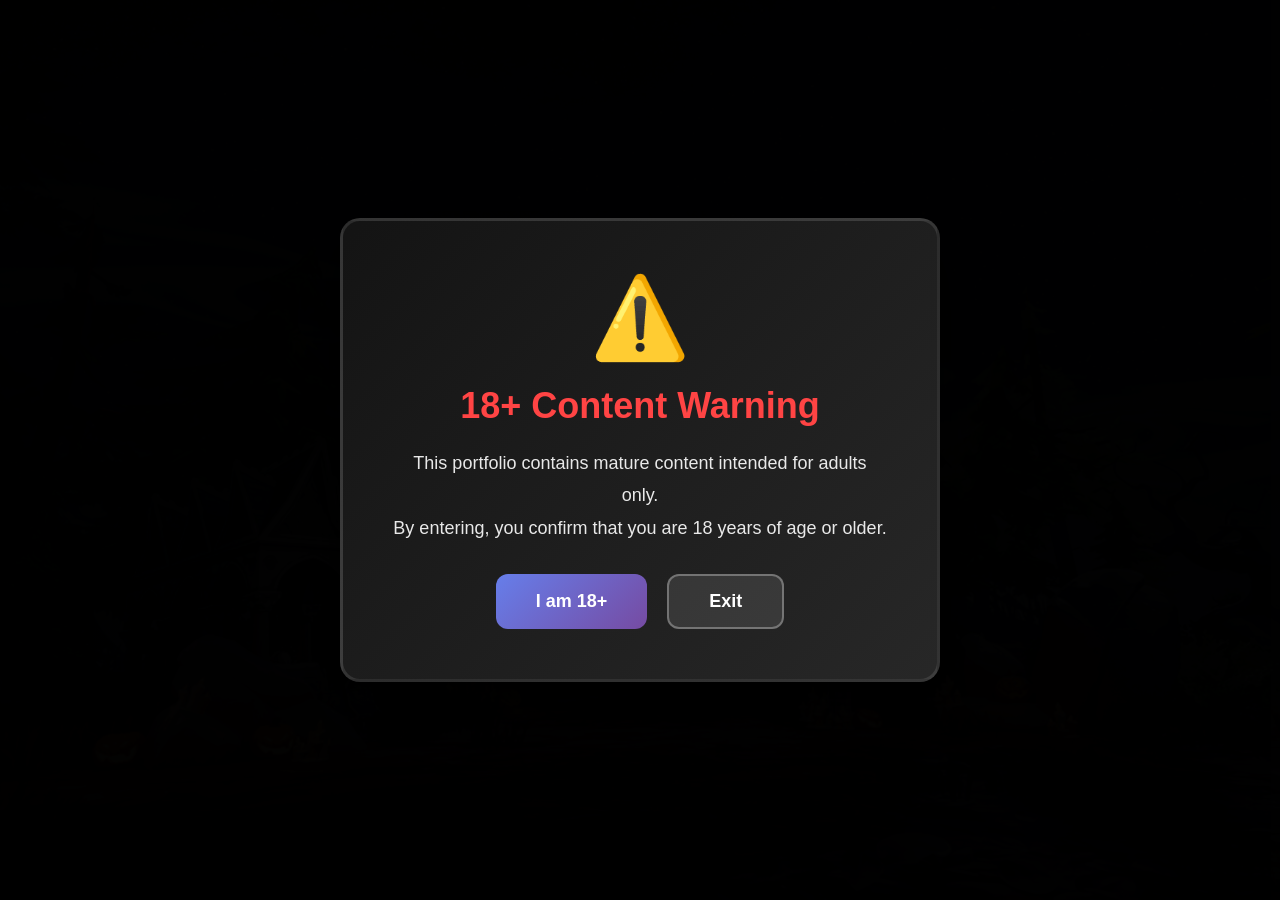
==== index.html @ 7db02d9b "Email" ====
<!DOCTYPE html>
<html lang="en">
<head>
<meta charset="UTF-8">
<meta name="viewport" content="width=device-width, initial-scale=1.0">
<title>Swan Crew</title>

<style>
* {
    margin: 0;
    padding: 0;
    box-sizing: border-box;
}

body {
    min-height: 100vh;
    font-family: 'Segoe UI', Tahoma, Geneva, Verdana, sans-serif;
    color: white;
    background:
        linear-gradient(rgba(0,0,0,0.75), rgba(0,0,0,0.75)),
        url("images/bg.png") center / cover no-repeat fixed;
    display: flex;
    align-items: center;
    justify-content: center;
    padding: 20px 0;
}

/* ================= AGE WARNING MODAL ================= */
.age-warning-overlay {
    position: fixed;
    top: 0;
    left: 0;
    width: 100%;
    height: 100%;
    background: rgba(0,0,0,0.95);
    display: flex;
    align-items: center;
    justify-content: center;
    z-index: 1000;
    animation: fadeIn 0.5s ease;
}

.age-warning-modal {
    background: linear-gradient(135deg, rgba(20,20,20,0.98) 0%, rgba(40,40,40,0.98) 100%);
    padding: 50px;
    border-radius: 20px;
    text-align: center;
    max-width: 600px;
    border: 3px solid rgba(255,255,255,0.1);
    box-shadow: 0 20px 60px rgba(0,0,0,0.8);
    animation: slideUp 0.6s ease;
}

@keyframes fadeIn {
    from { opacity: 0; }
    to { opacity: 1; }
}

@keyframes slideUp {
    from {
        opacity: 0;
        transform: translateY(50px);
    }
    to {
        opacity: 1;
        transform: translateY(0);
    }
}

.warning-icon {
    font-size: 80px;
    margin-bottom: 20px;
    animation: pulse 2s ease-in-out infinite;
}

@keyframes pulse {
    0%, 100% { transform: scale(1); }
    50% { transform: scale(1.1); }
}

.warning-title {
    font-size: 36px;
    font-weight: 700;
    margin-bottom: 20px;
    color: #ff4444;
}

.warning-text {
    font-size: 18px;
    line-height: 1.8;
    margin-bottom: 30px;
    opacity: 0.9;
}

.warning-buttons {
    display: flex;
    gap: 20px;
    justify-content: center;
}

.warning-btn {
    padding: 15px 40px;
    border: none;
    border-radius: 12px;
    font-size: 18px;
    font-weight: 600;
    cursor: pointer;
    transition: all 0.3s ease;
}

.btn-enter {
    background: linear-gradient(135deg, #667eea 0%, #764ba2 100%);
    color: white;
}

.btn-enter:hover {
    transform: translateY(-2px);
    box-shadow: 0 10px 30px rgba(102, 126, 234, 0.4);
}

.btn-exit {
    background: rgba(255,255,255,0.1);
    color: white;
    border: 2px solid rgba(255,255,255,0.3);
}

.btn-exit:hover {
    background: rgba(255,255,255,0.2);
    transform: translateY(-2px);
}

/* ================= MAIN CONTENT ================= */
.main-content {
    display: none;
    width: 100%;
    max-width: 1400px;
    padding: 40px;
    animation: fadeIn 0.8s ease;
    overflow-y: auto;
}

.main-content.visible {
    display: block;
}

.header {
    text-align: center;
    margin-bottom: 60px;
}

.main-title {
    font-size: 56px;
    font-weight: 700;
    margin-bottom: 15px;
    background: linear-gradient(135deg, #667eea 0%, #764ba2 100%);
    -webkit-background-clip: text;
    -webkit-text-fill-color: transparent;
    background-clip: text;
}

.subtitle {
    font-size: 22px;
    opacity: 0.8;
    letter-spacing: 2px;
}

.content-grid {
    display: grid;
    grid-template-columns: 1fr 1fr;
    gap: 40px;
    margin-bottom: 40px;
}

/* ================= SOCIAL SECTION ================= */
.section-card {
    background: rgba(0,0,0,0.6);
    padding: 40px;
    border-radius: 20px;
    border: 2px solid rgba(255,255,255,0.1);
    transition: all 0.3s ease;
}

.section-card:hover {
    border-color: rgba(255,255,255,0.3);
    transform: translateY(-5px);
}

.section-title {
    font-size: 28px;
    margin-bottom: 25px;
    font-weight: 600;
}

.social-links {
    display: flex;
    flex-direction: column;
    gap: 15px;
}

.social-link {
    display: flex;
    align-items: center;
    gap: 20px;
    padding: 18px 25px;
    background: rgba(255,255,255,0.05);
    border-radius: 12px;
    text-decoration: none;
    color: white;
    transition: all 0.3s ease;
    border: 2px solid transparent;
}

.social-link:hover {
    background: rgba(255,255,255,0.1);
    transform: translateX(10px);
    border-color: rgba(255,255,255,0.3);
}

.social-icon {
    font-size: 28px;
}

.social-name {
    font-size: 18px;
    font-weight: 600;
}

.social-link.instagram:hover {
    border-color: #E1306C;
    box-shadow: 0 0 20px rgba(225, 48, 108, 0.3);
}

.social-link.twitter:hover {
    border-color: #1DA1F2;
    box-shadow: 0 0 20px rgba(29, 161, 242, 0.3);
}

.social-link.discord:hover {
    border-color: #5865F2;
    box-shadow: 0 0 20px rgba(88, 101, 242, 0.3);
}

/* ================= ART GALLERY PREVIEW ================= */
.gallery-grid {
    display: grid;
    grid-template-columns: repeat(3, 1fr);
    gap: 20px;
}

.gallery-item {
    position: relative;
    aspect-ratio: 1;
    border-radius: 15px;
    overflow: hidden;
    cursor: pointer;
    transition: all 0.3s ease;
    border: 2px solid rgba(255,255,255,0.1);
}

.gallery-item:hover {
    transform: scale(1.05);
    border-color: rgba(255,255,255,0.3);
    box-shadow: 0 10px 30px rgba(0,0,0,0.5);
}

.gallery-item img {
    width: 100%;
    height: 100%;
    object-fit: cover;
    transition: all 0.3s ease;
}

.gallery-item:hover img {
    transform: scale(1.1);
}

.gallery-overlay {
    position: absolute;
    bottom: 0;
    left: 0;
    right: 0;
    background: linear-gradient(transparent, rgba(0,0,0,0.8));
    padding: 15px;
    transform: translateY(100%);
    transition: all 0.3s ease;
}

.gallery-item:hover .gallery-overlay {
    transform: translateY(0);
}

.gallery-title {
    font-size: 14px;
    font-weight: 600;
}

/* ================= ENTER BUTTON ================= */
.enter-portfolio {
    text-align: center;
    margin-top: 40px;
}

.enter-btn {
    display: inline-block;
    padding: 20px 60px;
    background: linear-gradient(135deg, #667eea 0%, #764ba2 100%);
    color: white;
    text-decoration: none;
    border-radius: 15px;
    font-size: 20px;
    font-weight: 600;
    transition: all 0.3s ease;
    border: 2px solid transparent;
}

.enter-btn:hover {
    transform: translateY(-3px);
    box-shadow: 0 15px 40px rgba(102, 126, 234, 0.5);
    border-color: rgba(255,255,255,0.3);
}

/* ================= COMMISSION SECTION ================= */
.commission-description {
    margin-bottom: 25px;
    opacity: 0.9;
    line-height: 1.6;
}

.commission-form {
    display: flex;
    flex-direction: column;
    gap: 15px;
}

.form-group {
    display: flex;
    flex-direction: column;
    gap: 8px;
}

.form-group label {
    font-weight: 600;
    font-size: 14px;
    opacity: 0.9;
}

.form-group input,
.form-group select,
.form-group textarea {
    padding: 12px 16px;
    background: rgba(255,255,255,0.05);
    border: 2px solid rgba(255,255,255,0.1);
    border-radius: 10px;
    color: white;
    font-size: 16px;
    font-family: inherit;
    transition: all 0.3s ease;
}

.form-group input:focus,
.form-group select:focus,
.form-group textarea:focus {
    outline: none;
    border-color: rgba(255,255,255,0.3);
    background: rgba(255,255,255,0.08);
}

.form-group textarea {
    resize: vertical;
    min-height: 100px;
}

.submit-btn {
    padding: 12px 30px;
    background: linear-gradient(135deg, #667eea 0%, #764ba2 100%);
    border: none;
    border-radius: 10px;
    color: white;
    font-size: 16px;
    font-weight: 600;
    cursor: pointer;
    transition: all 0.3s ease;
}

.submit-btn:hover {
    transform: translateY(-2px);
    box-shadow: 0 10px 30px rgba(102, 126, 234, 0.4);
}

/* ================= RESPONSIVE ================= */
@media (max-width: 1024px) {
    .content-grid {
        grid-template-columns: 1fr;
    }
    
    .gallery-grid {
        grid-template-columns: repeat(2, 1fr);
    }
    
    .main-title {
        font-size: 42px;
    }
}

@media (max-width: 768px) {
    .age-warning-modal {
        padding: 30px;
        margin: 20px;
    }
    
    .warning-title {
        font-size: 28px;
    }
    
    .warning-text {
        font-size: 16px;
    }
    
    .main-title {
        font-size: 32px;
    }
    
    .subtitle {
        font-size: 18px;
    }
    
    .gallery-grid {
        grid-template-columns: 1fr;
    }
}
</style>
</head>

<body>

<!-- ================= AGE WARNING ================= -->
<div class="age-warning-overlay" id="ageWarning">
    <div class="age-warning-modal">
        <div class="warning-icon">⚠️</div>
        <h1 class="warning-title">18+ Content Warning</h1>
        <p class="warning-text">
            This portfolio contains mature content intended for adults only.<br>
            By entering, you confirm that you are 18 years of age or older.
        </p>
        <div class="warning-buttons">
            <button class="warning-btn btn-enter" onclick="enterSite()">I am 18+</button>
            <button class="warning-btn btn-exit" onclick="exitSite()">Exit</button>
        </div>
    </div>
</div>

<!-- ================= MAIN CONTENT ================= -->
<div class="main-content" id="mainContent">
    <div class="header">
        <h1 class="main-title">Welcome to Swan Nsfw!</h1>
        <p class="subtitle">3D Artist • Comic Artist • Comissions below!</p>
    </div>

    <div class="content-grid">
        <!-- Social Media Section -->
        <div class="section-card">
            <h2 class="section-title">Connect With Me</h2>
            <div class="social-links">
                <a href="https://www.instagram.com/swan_nsfw" target="_blank" class="social-link instagram">
                    <span class="social-icon">📷</span>
                    <span class="social-name">Follow my Instagram</span>
                </a>
                <a href="https://x.com/Swan_Nsfw" target="_blank" class="social-link twitter">
                    <span class="social-icon">🐦</span>
                    <span class="social-name">My X!</span>
                </a>
                <a href="https://discord.gg/mU5UyD93wG" target="_blank" class="social-link discord">
                    <span class="social-icon">💬</span>
                    <span class="social-name">Join my Discord server!</span>
                </a>
            </div>
        </div>

        <!-- Commission Form Section -->
        <div class="section-card">
            <h2 class="section-title">Commission Inquiry</h2>
            <p class="commission-description">Interested in commissioning artwork? Send me a message!</p>
            
            <form class="commission-form" id="commissionForm">
                <div class="form-group">
                    <label for="name">Your Name</label>
                    <input type="text" id="name" name="name" required placeholder="Enter your name">
                </div>
                
                <div class="form-group">
                    <label for="email">Email Address</label>
                    <input type="email" id="email" name="email" required placeholder="your.email@example.com">
                </div>
                
                <div class="form-group">
                    <label for="commissionType">Commission Type</label>
                    <select id="commissionType" name="commissionType" required>
                        <option value="">Select a type...</option>
                        <option value="character">Character Design</option>
                        <option value="illustration">Illustration</option>
                        <option value="comic">Comic Page</option>
                        <option value="other">Other</option>
                    </select>
                </div>
                
                <div class="form-group">
                    <label for="message">Project Details</label>
                    <textarea id="message" name="message" rows="4" required placeholder="Tell me about your project..."></textarea>
                </div>
                
                <button type="submit" class="submit-btn">Send Inquiry</button>
            </form>
        </div>
    </div>

    <!-- Navigation Buttons -->
    <div class="enter-portfolio">
        <a href="gallery.html" class="enter-btn" style="margin-right: 20px;">View Art Gallery 🎨</a>
        <a href="home.html" class="enter-btn">Enter Character Viewer →</a>
    </div>
</div>

<script>
// ================= AGE VERIFICATION =================
function enterSite() {
    // Store verification in session storage
    sessionStorage.setItem('ageVerified', 'true');
    
    // Hide warning and show content
    document.getElementById('ageWarning').style.display = 'none';
    document.getElementById('mainContent').classList.add('visible');
}

function exitSite() {
    // Redirect to a safe page or close window
    window.location.href = 'https://www.google.com';
}

// Check if user already verified age in this session
window.addEventListener('DOMContentLoaded', function() {
    if (sessionStorage.getItem('ageVerified') === 'true') {
        document.getElementById('ageWarning').style.display = 'none';
        document.getElementById('mainContent').classList.add('visible');
    }
});

// ================= COMMISSION FORM HANDLING =================
document.getElementById('commissionForm').addEventListener('submit', function(e) {
    e.preventDefault();
    
    const formData = {
        name: document.getElementById('name').value,
        email: document.getElementById('email').value,
        commissionType: document.getElementById('commissionType').value,
        message: document.getElementById('message').value
    };
    
    // Create mailto link
    const subject = encodeURIComponent(`Commission Inquiry - ${formData.commissionType}`);
    const body = encodeURIComponent(
        `Name: ${formData.name}\n` +
        `Email: ${formData.email}\n` +
        `Commission Type: ${formData.commissionType}\n\n` +
        `Message:\n${formData.message}`
    );
    
    // Replace with your actual email
    const mailtoLink = `mailto:officialswannyfn@gmail.com?subject=${subject}&body=${body}`;
    
    window.location.href = mailtoLink;
    
    alert('Opening your email client... Pleasee send the email to complete your inquiry!');
});
</script>

</body>
</html>
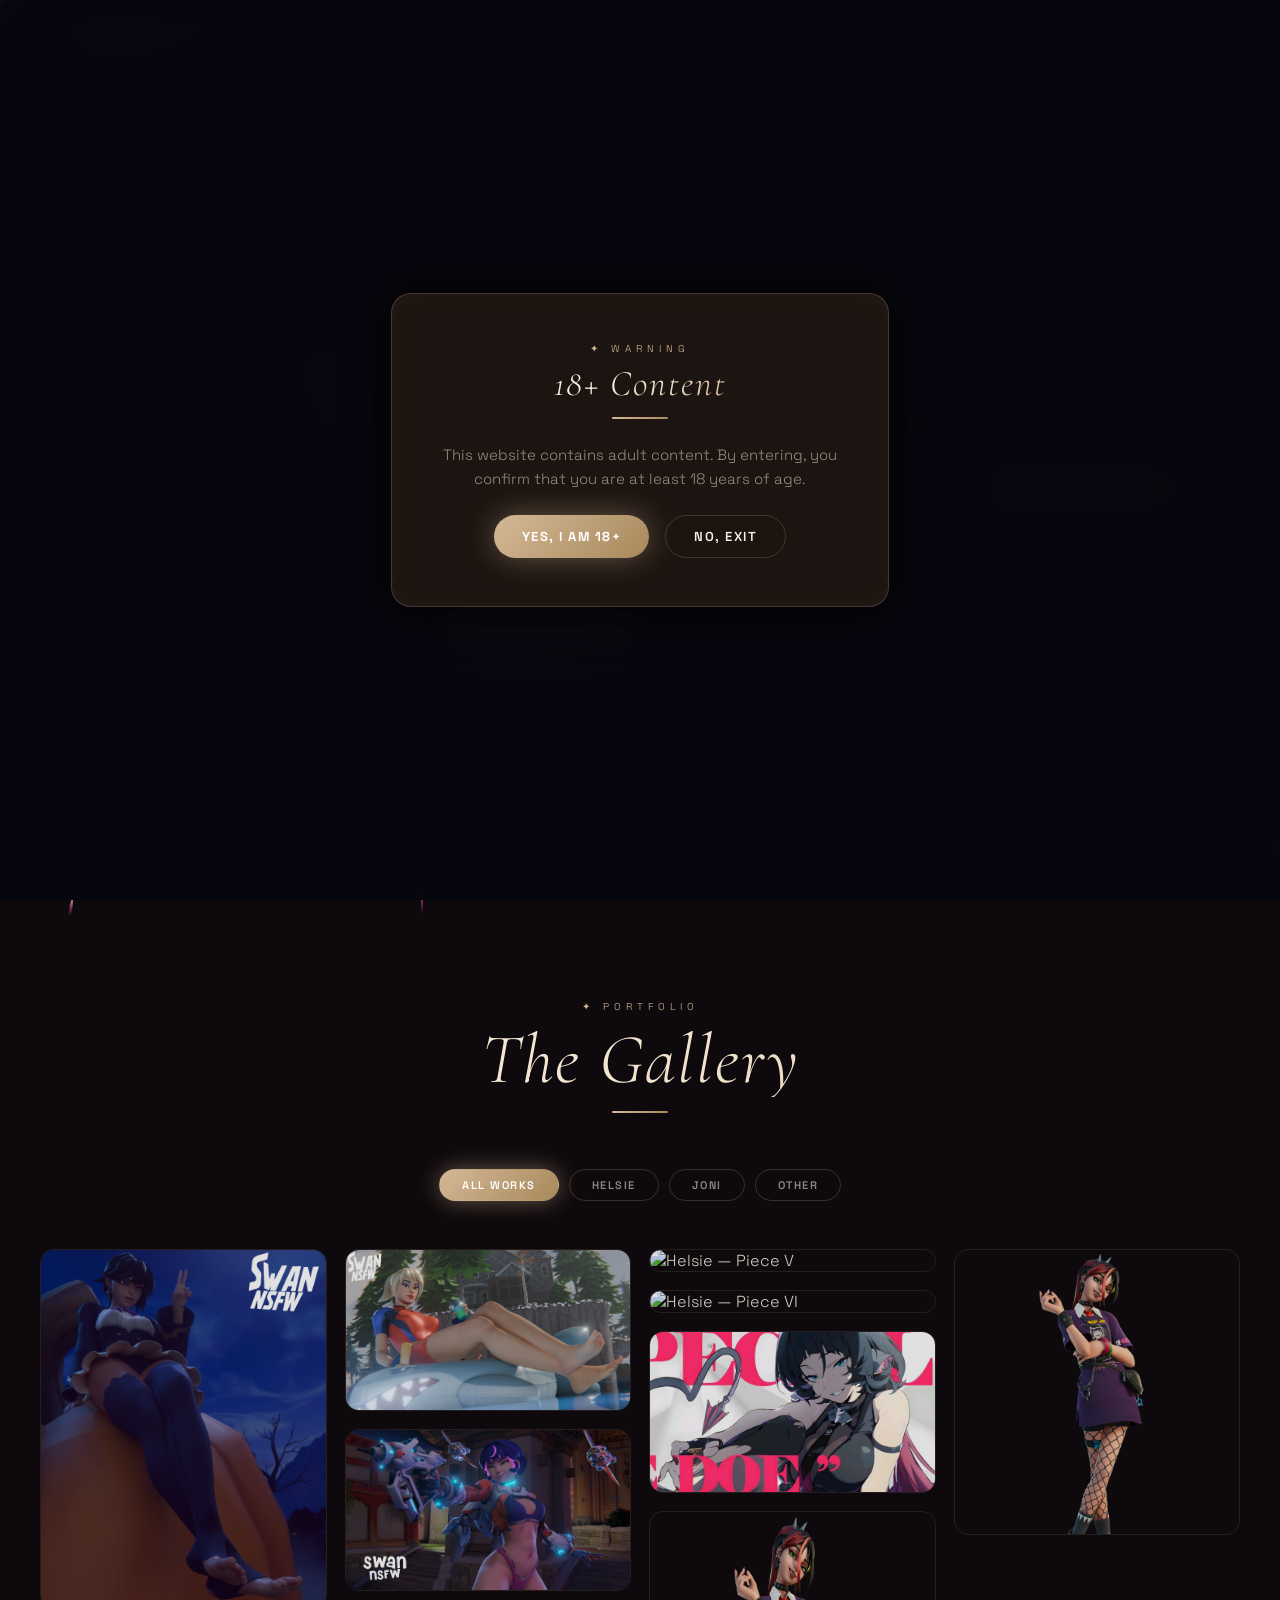
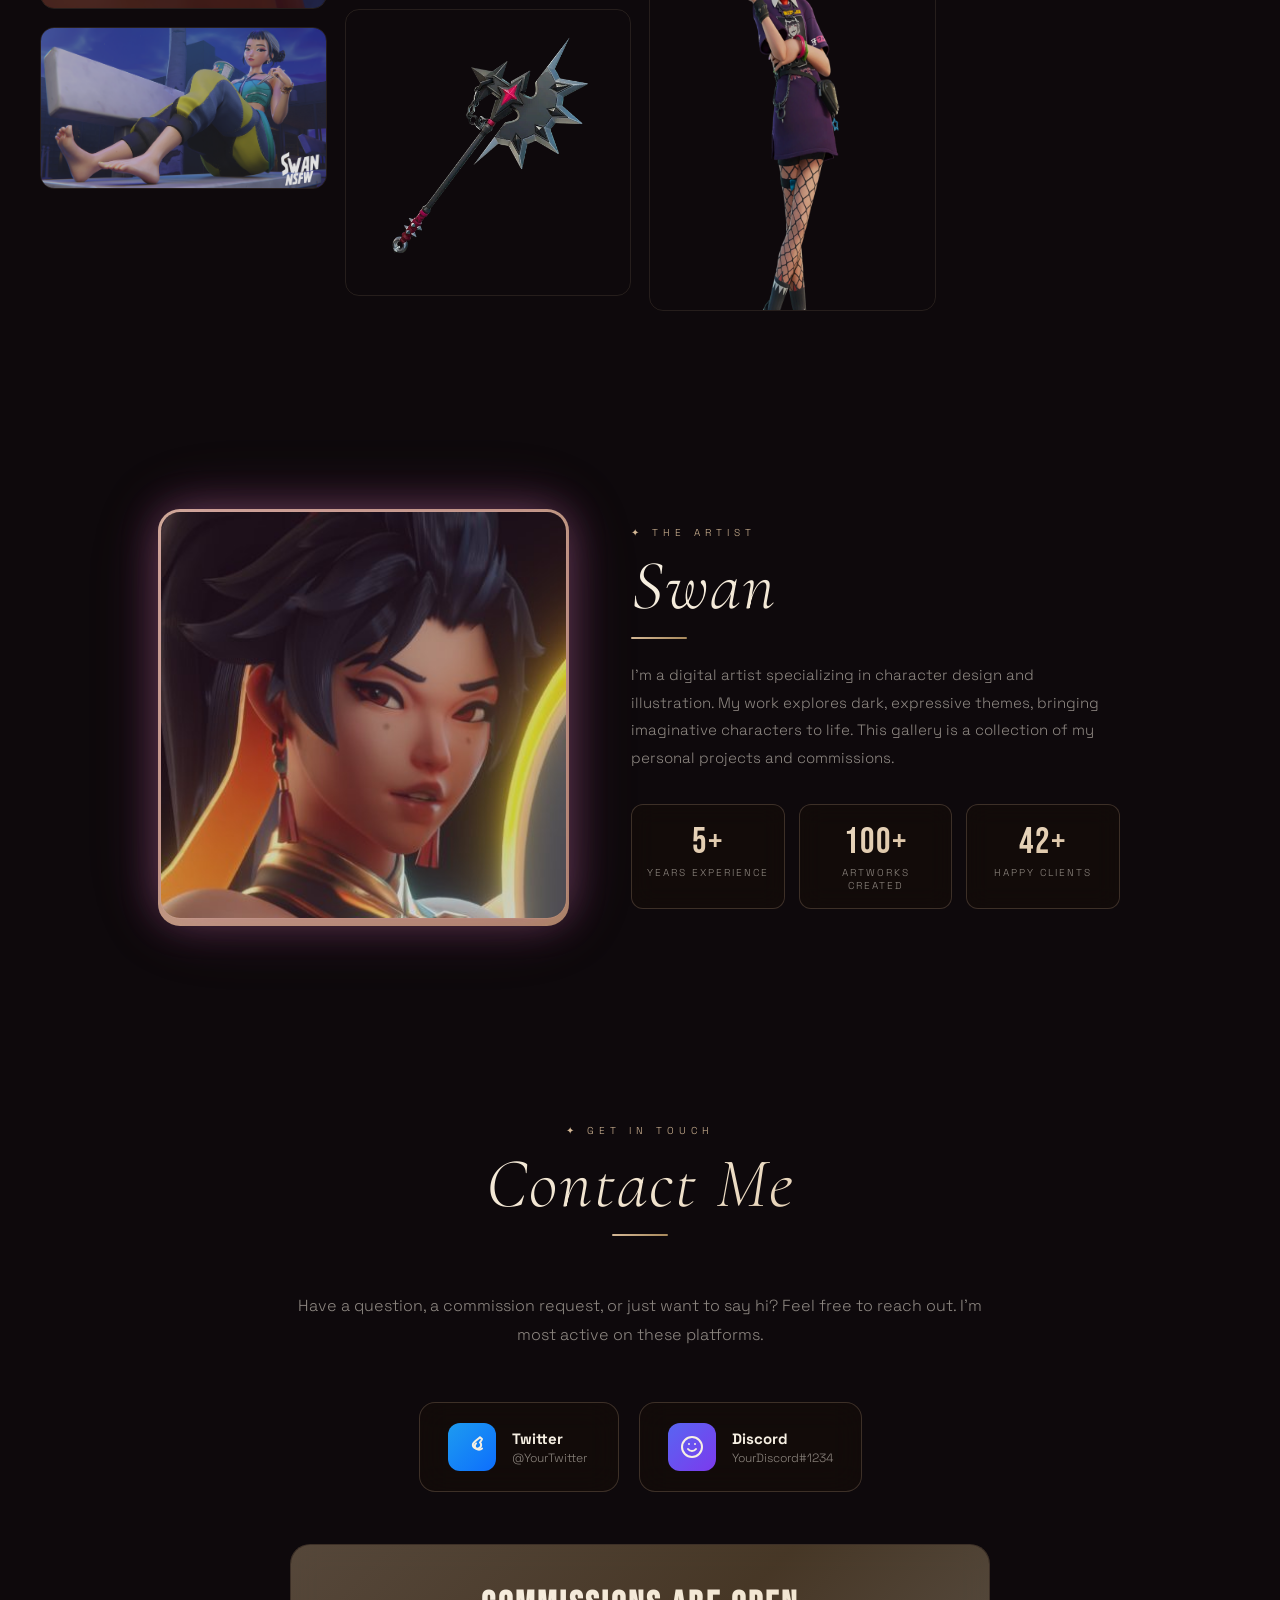
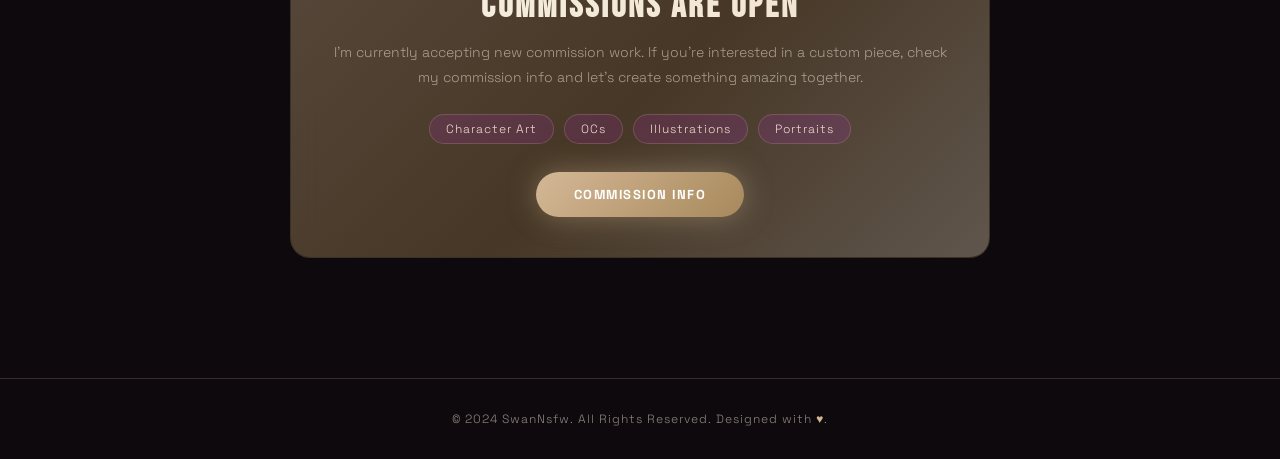
==== commit 189e08d6: "Massive update" ====
--- a/index.html
+++ b/index.html
@@ -1,577 +1,507 @@
 <!DOCTYPE html>
 <html lang="en">
+
 <head>
-<meta charset="UTF-8">
-<meta name="viewport" content="width=device-width, initial-scale=1.0">
-<title>Swan Crew</title>
-
-<style>
-* {
-    margin: 0;
-    padding: 0;
-    box-sizing: border-box;
-}
-
-body {
-    min-height: 100vh;
-    font-family: 'Segoe UI', Tahoma, Geneva, Verdana, sans-serif;
-    color: white;
-    background:
-        linear-gradient(rgba(0,0,0,0.75), rgba(0,0,0,0.75)),
-        url("images/bg.png") center / cover no-repeat fixed;
-    display: flex;
-    align-items: center;
-    justify-content: center;
-    padding: 20px 0;
-}
-
-/* ================= AGE WARNING MODAL ================= */
-.age-warning-overlay {
-    position: fixed;
-    top: 0;
-    left: 0;
-    width: 100%;
-    height: 100%;
-    background: rgba(0,0,0,0.95);
-    display: flex;
-    align-items: center;
-    justify-content: center;
-    z-index: 1000;
-    animation: fadeIn 0.5s ease;
-}
-
-.age-warning-modal {
-    background: linear-gradient(135deg, rgba(20,20,20,0.98) 0%, rgba(40,40,40,0.98) 100%);
-    padding: 50px;
-    border-radius: 20px;
-    text-align: center;
-    max-width: 600px;
-    border: 3px solid rgba(255,255,255,0.1);
-    box-shadow: 0 20px 60px rgba(0,0,0,0.8);
-    animation: slideUp 0.6s ease;
-}
-
-@keyframes fadeIn {
-    from { opacity: 0; }
-    to { opacity: 1; }
-}
-
-@keyframes slideUp {
-    from {
-        opacity: 0;
-        transform: translateY(50px);
-    }
-    to {
-        opacity: 1;
-        transform: translateY(0);
-    }
-}
-
-.warning-icon {
-    font-size: 80px;
-    margin-bottom: 20px;
-    animation: pulse 2s ease-in-out infinite;
-}
-
-@keyframes pulse {
-    0%, 100% { transform: scale(1); }
-    50% { transform: scale(1.1); }
-}
-
-.warning-title {
-    font-size: 36px;
-    font-weight: 700;
-    margin-bottom: 20px;
-    color: #ff4444;
-}
-
-.warning-text {
-    font-size: 18px;
-    line-height: 1.8;
-    margin-bottom: 30px;
-    opacity: 0.9;
-}
-
-.warning-buttons {
-    display: flex;
-    gap: 20px;
-    justify-content: center;
-}
-
-.warning-btn {
-    padding: 15px 40px;
-    border: none;
-    border-radius: 12px;
-    font-size: 18px;
-    font-weight: 600;
-    cursor: pointer;
-    transition: all 0.3s ease;
-}
-
-.btn-enter {
-    background: linear-gradient(135deg, #667eea 0%, #764ba2 100%);
-    color: white;
-}
-
-.btn-enter:hover {
-    transform: translateY(-2px);
-    box-shadow: 0 10px 30px rgba(102, 126, 234, 0.4);
-}
-
-.btn-exit {
-    background: rgba(255,255,255,0.1);
-    color: white;
-    border: 2px solid rgba(255,255,255,0.3);
-}
-
-.btn-exit:hover {
-    background: rgba(255,255,255,0.2);
-    transform: translateY(-2px);
-}
-
-/* ================= MAIN CONTENT ================= */
-.main-content {
-    display: none;
-    width: 100%;
-    max-width: 1400px;
-    padding: 40px;
-    animation: fadeIn 0.8s ease;
-    overflow-y: auto;
-}
-
-.main-content.visible {
-    display: block;
-}
-
-.header {
-    text-align: center;
-    margin-bottom: 60px;
-}
-
-.main-title {
-    font-size: 56px;
-    font-weight: 700;
-    margin-bottom: 15px;
-    background: linear-gradient(135deg, #667eea 0%, #764ba2 100%);
-    -webkit-background-clip: text;
-    -webkit-text-fill-color: transparent;
-    background-clip: text;
-}
-
-.subtitle {
-    font-size: 22px;
-    opacity: 0.8;
-    letter-spacing: 2px;
-}
-
-.content-grid {
-    display: grid;
-    grid-template-columns: 1fr 1fr;
-    gap: 40px;
-    margin-bottom: 40px;
-}
-
-/* ================= SOCIAL SECTION ================= */
-.section-card {
-    background: rgba(0,0,0,0.6);
-    padding: 40px;
-    border-radius: 20px;
-    border: 2px solid rgba(255,255,255,0.1);
-    transition: all 0.3s ease;
-}
-
-.section-card:hover {
-    border-color: rgba(255,255,255,0.3);
-    transform: translateY(-5px);
-}
-
-.section-title {
-    font-size: 28px;
-    margin-bottom: 25px;
-    font-weight: 600;
-}
-
-.social-links {
-    display: flex;
-    flex-direction: column;
-    gap: 15px;
-}
-
-.social-link {
-    display: flex;
-    align-items: center;
-    gap: 20px;
-    padding: 18px 25px;
-    background: rgba(255,255,255,0.05);
-    border-radius: 12px;
-    text-decoration: none;
-    color: white;
-    transition: all 0.3s ease;
-    border: 2px solid transparent;
-}
-
-.social-link:hover {
-    background: rgba(255,255,255,0.1);
-    transform: translateX(10px);
-    border-color: rgba(255,255,255,0.3);
-}
-
-.social-icon {
-    font-size: 28px;
-}
-
-.social-name {
-    font-size: 18px;
-    font-weight: 600;
-}
-
-.social-link.instagram:hover {
-    border-color: #E1306C;
-    box-shadow: 0 0 20px rgba(225, 48, 108, 0.3);
-}
-
-.social-link.twitter:hover {
-    border-color: #1DA1F2;
-    box-shadow: 0 0 20px rgba(29, 161, 242, 0.3);
-}
-
-.social-link.discord:hover {
-    border-color: #5865F2;
-    box-shadow: 0 0 20px rgba(88, 101, 242, 0.3);
-}
-
-/* ================= ART GALLERY PREVIEW ================= */
-.gallery-grid {
-    display: grid;
-    grid-template-columns: repeat(3, 1fr);
-    gap: 20px;
-}
-
-.gallery-item {
-    position: relative;
-    aspect-ratio: 1;
-    border-radius: 15px;
-    overflow: hidden;
-    cursor: pointer;
-    transition: all 0.3s ease;
-    border: 2px solid rgba(255,255,255,0.1);
-}
-
-.gallery-item:hover {
-    transform: scale(1.05);
-    border-color: rgba(255,255,255,0.3);
-    box-shadow: 0 10px 30px rgba(0,0,0,0.5);
-}
-
-.gallery-item img {
-    width: 100%;
-    height: 100%;
-    object-fit: cover;
-    transition: all 0.3s ease;
-}
-
-.gallery-item:hover img {
-    transform: scale(1.1);
-}
-
-.gallery-overlay {
-    position: absolute;
-    bottom: 0;
-    left: 0;
-    right: 0;
-    background: linear-gradient(transparent, rgba(0,0,0,0.8));
-    padding: 15px;
-    transform: translateY(100%);
-    transition: all 0.3s ease;
-}
-
-.gallery-item:hover .gallery-overlay {
-    transform: translateY(0);
-}
-
-.gallery-title {
-    font-size: 14px;
-    font-weight: 600;
-}
-
-/* ================= ENTER BUTTON ================= */
-.enter-portfolio {
-    text-align: center;
-    margin-top: 40px;
-}
-
-.enter-btn {
-    display: inline-block;
-    padding: 20px 60px;
-    background: linear-gradient(135deg, #667eea 0%, #764ba2 100%);
-    color: white;
-    text-decoration: none;
-    border-radius: 15px;
-    font-size: 20px;
-    font-weight: 600;
-    transition: all 0.3s ease;
-    border: 2px solid transparent;
-}
-
-.enter-btn:hover {
-    transform: translateY(-3px);
-    box-shadow: 0 15px 40px rgba(102, 126, 234, 0.5);
-    border-color: rgba(255,255,255,0.3);
-}
-
-/* ================= COMMISSION SECTION ================= */
-.commission-description {
-    margin-bottom: 25px;
-    opacity: 0.9;
-    line-height: 1.6;
-}
-
-.commission-form {
-    display: flex;
-    flex-direction: column;
-    gap: 15px;
-}
-
-.form-group {
-    display: flex;
-    flex-direction: column;
-    gap: 8px;
-}
-
-.form-group label {
-    font-weight: 600;
-    font-size: 14px;
-    opacity: 0.9;
-}
-
-.form-group input,
-.form-group select,
-.form-group textarea {
-    padding: 12px 16px;
-    background: rgba(255,255,255,0.05);
-    border: 2px solid rgba(255,255,255,0.1);
-    border-radius: 10px;
-    color: white;
-    font-size: 16px;
-    font-family: inherit;
-    transition: all 0.3s ease;
-}
-
-.form-group input:focus,
-.form-group select:focus,
-.form-group textarea:focus {
-    outline: none;
-    border-color: rgba(255,255,255,0.3);
-    background: rgba(255,255,255,0.08);
-}
-
-.form-group textarea {
-    resize: vertical;
-    min-height: 100px;
-}
-
-.submit-btn {
-    padding: 12px 30px;
-    background: linear-gradient(135deg, #667eea 0%, #764ba2 100%);
-    border: none;
-    border-radius: 10px;
-    color: white;
-    font-size: 16px;
-    font-weight: 600;
-    cursor: pointer;
-    transition: all 0.3s ease;
-}
-
-.submit-btn:hover {
-    transform: translateY(-2px);
-    box-shadow: 0 10px 30px rgba(102, 126, 234, 0.4);
-}
-
-/* ================= RESPONSIVE ================= */
-@media (max-width: 1024px) {
-    .content-grid {
-        grid-template-columns: 1fr;
-    }
-    
-    .gallery-grid {
-        grid-template-columns: repeat(2, 1fr);
-    }
-    
-    .main-title {
-        font-size: 42px;
-    }
-}
-
-@media (max-width: 768px) {
-    .age-warning-modal {
-        padding: 30px;
-        margin: 20px;
-    }
-    
-    .warning-title {
-        font-size: 28px;
-    }
-    
-    .warning-text {
-        font-size: 16px;
-    }
-    
-    .main-title {
-        font-size: 32px;
-    }
-    
-    .subtitle {
-        font-size: 18px;
-    }
-    
-    .gallery-grid {
-        grid-template-columns: 1fr;
-    }
-}
-</style>
+  <meta charset="UTF-8" />
+  <meta name="viewport" content="width=device-width,initial-scale=1.0" />
+  <title>SwanNsfw — Art Gallery</title>
+  <link
+    href="https://fonts.googleapis.com/css2?family=Space+Grotesk:wght@300;400;600;700&family=Bebas+Neue&family=Cormorant+Garamond:ital,wght@0,300;0,400;1,300;1,400&display=swap"
+    rel="stylesheet">
+  <link rel="stylesheet" href="style.css">
 </head>
 
 <body>
 
-<!-- ================= AGE WARNING ================= -->
-<div class="age-warning-overlay" id="ageWarning">
-    <div class="age-warning-modal">
-        <div class="warning-icon">⚠️</div>
-        <h1 class="warning-title">18+ Content Warning</h1>
-        <p class="warning-text">
-            This portfolio contains mature content intended for adults only.<br>
-            By entering, you confirm that you are 18 years of age or older.
+  <div id="cur"></div>
+  <div id="cur-r"></div>
+
+  <div class="orbs">
+    <div class="orb o1"></div>
+    <div class="orb o2"></div>
+    <div class="orb o3"></div>
+  </div>
+  <div class="grid-ov"></div>
+  <div id="ptcl"></div>
+
+  <!-- AGE WARNING MODAL -->
+  <div id="age-warning" class="age-modal">
+    <div class="age-modal-content">
+      <div class="sh" style="margin-bottom: 24px; margin-top: 0;">
+        <span class="sl">✦ Warning</span>
+        <h2 class="st" style="font-size: 36px;">18+ Content</h2>
+        <div class="sline"></div>
+      </div>
+      <p
+        style="margin-bottom: 24px; color: var(--muted); font-size: 15px; text-align: center; max-width: 400px; line-height: 1.6;">
+        This website contains adult content. By entering, you confirm that you are at least 18 years of age.
+      </p>
+      <div style="display: flex; gap: 16px; justify-content: center; flex-wrap: wrap;">
+        <button id="btn-yes" class="btn-p" style="padding: 12px 28px; font-size: 13px;">Yes, I am 18+</button>
+        <button id="btn-no" class="btn-g" style="padding: 12px 28px; font-size: 13px;">No, Exit</button>
+      </div>
+    </div>
+  </div>
+
+  <!-- LIGHTBOX -->
+  <div id="lb">
+    <div class="lb-x" id="lb-close">✕</div>
+    <button class="lb-n" id="lb-pv">&#8592;</button>
+    <img id="lb-img" src="" alt="" />
+    <button class="lb-n" id="lb-nx">&#8594;</button>
+    <div class="lb-ct" id="lb-ct">1 / 1</div>
+  </div>
+
+  <!-- NAV -->
+  <nav id="nav">
+    <a href="#" class="nav-logo">
+      <svg class="nav-swan" width="22" height="22" viewBox="0 0 80 70" xmlns="http://www.w3.org/2000/svg">
+        <defs>
+          <linearGradient id="swanGrad" x1="0%" y1="0%" x2="100%" y2="100%">
+            <stop offset="0%" stop-color="#f7f0e3" />
+            <stop offset="50%" stop-color="#d4b896" />
+            <stop offset="100%" stop-color="#a8895c" />
+          </linearGradient>
+        </defs>
+        <ellipse cx="48" cy="52" rx="28" ry="14" fill="url(#swanGrad)" opacity="0.95" />
+        <path d="M24 48 Q14 34 18 20 Q22 8 30 6" stroke="url(#swanGrad)" stroke-width="7" stroke-linecap="round"
+          fill="none" />
+        <circle cx="32" cy="4" r="7" fill="url(#swanGrad)" />
+        <path d="M38 3 L50 1 L47 8 Z" fill="url(#swanGrad)" opacity="0.85" />
+        <path d="M22 44 Q42 32 66 44 Q68 56 52 60 Q36 63 22 44Z" fill="url(#swanGrad)" opacity="0.55" />
+        <path d="M72 42 Q80 34 78 48 Q76 56 70 53 Q64 50 72 42Z" fill="url(#swanGrad)" opacity="0.7" />
+      </svg>
+      SwanNsfw
+    </a>
+    <ul class="nav-links">
+      <li><a href="#gallery">Gallery</a></li>
+      <li><a href="home.html">Characters</a></li>
+      <li><a href="commissions.html">Commissions</a></li>
+      <li><a href="#about">About</a></li>
+      <li><a href="#contact">Contact</a></li>
+    </ul>
+  </nav>
+
+  <!-- HERO -->
+  <section id="hero">
+    <!-- Faint swan watermark -->
+    <div aria-hidden="true"
+      style="position:absolute;inset:0;display:flex;align-items:center;justify-content:center;pointer-events:none;z-index:0;opacity:0.15;">
+      <img src="images/SWAN.png" alt=""
+        style="width:60vw;max-width:780px;object-fit:contain;filter:grayscale(1) brightness(2);">
+    </div>
+    <p class="hero-eye">✦ Original Art &nbsp;·&nbsp; Character Design &nbsp;·&nbsp; Illustration ✦</p>
+    <h1 class="hero-title" data-text="SwanNsfw"><span class="g">SwanNsfw</span></h1>
+    <p class="hero-sub">Dark, expressive character art that lives at the edge of imagination. Every piece tells a story.
+    </p>
+    <div class="hero-cta">
+      <a href="#gallery" class="btn-p">✦ View Gallery</a>
+      <a href="#contact" class="btn-g">Get in Touch</a>
+    </div>
+    <div class="scroll-ind">
+      <span>Scroll</span>
+      <div class="scroll-line"></div>
+    </div>
+    <div class="hero-float">
+      <img src="images/PROMO.png" alt="Featured art" />
+    </div>
+  </section>
+
+  <!-- GALLERY -->
+  <section id="gallery">
+    <div class="sh reveal">
+      <span class="sl">✦ Portfolio</span>
+      <h2 class="st">The Gallery</h2>
+      <div class="sline"></div>
+    </div>
+
+    <div class="gf">
+      <button class="fb active" data-filter="all">All Works</button>
+      <button class="fb" data-filter="helsie">Helsie</button>
+      <button class="fb" data-filter="joni">Joni</button>
+      <button class="fb" data-filter="other">Other</button>
+    </div>
+
+    <div class="gg" id="gallery-grid">
+
+      <div class="gi" data-cat="helsie">
+        <img src="images/HelsieWitch.png" alt="Helsie — Piece I" loading="lazy" />
+        <div class="go">
+          <div class="go-i">⤢</div>
+          <div class="go-t">Helsie — Piece I</div>
+          <div class="go-s">Character Art</div>
+        </div>
+      </div>
+
+      <div class="gi" data-cat="helsie">
+        <img src="images/KpopDemon.png" alt="Helsie — Piece II" loading="lazy" />
+        <div class="go">
+          <div class="go-i">⤢</div>
+          <div class="go-t">Helsie — Piece II</div>
+          <div class="go-s">Character Art</div>
+        </div>
+      </div>
+
+      <div class="gi" data-cat="helsie">
+        <img src="images/Beach.png" alt="Helsie — Piece III" loading="lazy" />
+        <div class="go">
+          <div class="go-i">⤢</div>
+          <div class="go-t">Helsie — Piece III</div>
+          <div class="go-s">Character Art</div>
+        </div>
+      </div>
+
+      <div class="gi" data-cat="helsie">
+        <img src="images/Juno.png" alt="Helsie — Piece IV" loading="lazy" />
+        <div class="go">
+          <div class="go-i">⤢</div>
+          <div class="go-t">Helsie — Piece IV</div>
+          <div class="go-s">Character Art</div>
+        </div>
+      </div>
+
+      <div class="gi" data-cat="other">
+        <img src="images/AX.png" alt="AX" loading="lazy" />
+        <div class="go">
+          <div class="go-i">⤢</div>
+          <div class="go-t">AX</div>
+          <div class="go-s">Weapon</div>
+        </div>
+      </div>
+
+      <div class="gi" data-cat="helsie">
+        <img src="images/HELSIE%20TEST.png" alt="Helsie — Piece V" loading="lazy" />
+        <div class="go">
+          <div class="go-i">⤢</div>
+          <div class="go-t">Helsie — Piece V</div>
+          <div class="go-s">Character Art</div>
+        </div>
+      </div>
+
+      <div class="gi" data-cat="helsie">
+        <img src="images/HELSIE%20TEST3.png" alt="Helsie — Piece VI" loading="lazy" />
+        <div class="go">
+          <div class="go-i">⤢</div>
+          <div class="go-t">Helsie — Piece VI</div>
+          <div class="go-s">Character Art</div>
+        </div>
+      </div>
+
+      <div class="gi" data-cat="joni">
+        <img src="images/HELSIE%20TESTJ.png" alt="Joni — Piece I" loading="lazy" />
+        <div class="go">
+          <div class="go-i">⤢</div>
+          <div class="go-t">Joni — Piece I</div>
+          <div class="go-s">Character Art</div>
+        </div>
+      </div>
+
+      <div class="gi" data-cat="other">
+        <img src="images/HELSIE%20TESTu%20(1).png" alt="Helsie Test u1" loading="lazy" />
+        <div class="go">
+          <div class="go-i">⤢</div>
+          <div class="go-t">Helsie Test u1</div>
+          <div class="go-s">Character Art</div>
+        </div>
+      </div>
+
+      <div class="gi" data-cat="other">
+        <img src="images/HELSIE%20TESTu.png" alt="Helsie Test u" loading="lazy" />
+        <div class="go">
+          <div class="go-i">⤢</div>
+          <div class="go-t">Helsie Test u</div>
+          <div class="go-s">Character Art</div>
+        </div>
+      </div>
+
+    </div>
+  </section>
+
+  <!-- ABOUT -->
+  <section id="about">
+    <div class="ab-in reveal">
+      <div class="ab-art">
+        <img src="images/PFP.png" alt="About the artist" />
+      </div>
+      <div class="ab-c">
+        <div class="sh">
+          <span class="sl">✦ The Artist</span>
+          <h2 class="st">Swan</h2>
+          <div class="sline"></div>
+        </div>
+        <p class="ab-txt">
+          I'm a digital artist specializing in character design and illustration. My work explores dark, expressive
+          themes, bringing imaginative characters to life. This gallery is a collection of my personal projects and
+          commissions.
         </p>
-        <div class="warning-buttons">
-            <button class="warning-btn btn-enter" onclick="enterSite()">I am 18+</button>
-            <button class="warning-btn btn-exit" onclick="exitSite()">Exit</button>
-        </div>
-    </div>
-</div>
-
-<!-- ================= MAIN CONTENT ================= -->
-<div class="main-content" id="mainContent">
-    <div class="header">
-        <h1 class="main-title">Welcome to Swan Nsfw!</h1>
-        <p class="subtitle">3D Artist • Comic Artist • Comissions below!</p>
-    </div>
-
-    <div class="content-grid">
-        <!-- Social Media Section -->
-        <div class="section-card">
-            <h2 class="section-title">Connect With Me</h2>
-            <div class="social-links">
-                <a href="https://www.instagram.com/swan_nsfw" target="_blank" class="social-link instagram">
-                    <span class="social-icon">📷</span>
-                    <span class="social-name">Follow my Instagram</span>
-                </a>
-                <a href="https://x.com/Swan_Nsfw" target="_blank" class="social-link twitter">
-                    <span class="social-icon">🐦</span>
-                    <span class="social-name">My X!</span>
-                </a>
-                <a href="https://discord.gg/mU5UyD93wG" target="_blank" class="social-link discord">
-                    <span class="social-icon">💬</span>
-                    <span class="social-name">Join my Discord server!</span>
-                </a>
-            </div>
-        </div>
-
-        <!-- Commission Form Section -->
-        <div class="section-card">
-            <h2 class="section-title">Commission Inquiry</h2>
-            <p class="commission-description">Interested in commissioning artwork? Send me a message!</p>
-            
-            <form class="commission-form" id="commissionForm">
-                <div class="form-group">
-                    <label for="name">Your Name</label>
-                    <input type="text" id="name" name="name" required placeholder="Enter your name">
-                </div>
-                
-                <div class="form-group">
-                    <label for="email">Email Address</label>
-                    <input type="email" id="email" name="email" required placeholder="your.email@example.com">
-                </div>
-                
-                <div class="form-group">
-                    <label for="commissionType">Commission Type</label>
-                    <select id="commissionType" name="commissionType" required>
-                        <option value="">Select a type...</option>
-                        <option value="character">Character Design</option>
-                        <option value="illustration">Illustration</option>
-                        <option value="comic">Comic Page</option>
-                        <option value="other">Other</option>
-                    </select>
-                </div>
-                
-                <div class="form-group">
-                    <label for="message">Project Details</label>
-                    <textarea id="message" name="message" rows="4" required placeholder="Tell me about your project..."></textarea>
-                </div>
-                
-                <button type="submit" class="submit-btn">Send Inquiry</button>
-            </form>
-        </div>
-    </div>
-
-    <!-- Navigation Buttons -->
-    <div class="enter-portfolio">
-        <a href="gallery.html" class="enter-btn" style="margin-right: 20px;">View Art Gallery 🎨</a>
-        <a href="home.html" class="enter-btn">Enter Character Viewer →</a>
-    </div>
-</div>
-
-<script>
-// ================= AGE VERIFICATION =================
-function enterSite() {
-    // Store verification in session storage
-    sessionStorage.setItem('ageVerified', 'true');
-    
-    // Hide warning and show content
-    document.getElementById('ageWarning').style.display = 'none';
-    document.getElementById('mainContent').classList.add('visible');
-}
-
-function exitSite() {
-    // Redirect to a safe page or close window
-    window.location.href = 'https://www.google.com';
-}
-
-// Check if user already verified age in this session
-window.addEventListener('DOMContentLoaded', function() {
-    if (sessionStorage.getItem('ageVerified') === 'true') {
-        document.getElementById('ageWarning').style.display = 'none';
-        document.getElementById('mainContent').classList.add('visible');
-    }
-});
-
-// ================= COMMISSION FORM HANDLING =================
-document.getElementById('commissionForm').addEventListener('submit', function(e) {
-    e.preventDefault();
-    
-    const formData = {
-        name: document.getElementById('name').value,
-        email: document.getElementById('email').value,
-        commissionType: document.getElementById('commissionType').value,
-        message: document.getElementById('message').value
-    };
-    
-    // Create mailto link
-    const subject = encodeURIComponent(`Commission Inquiry - ${formData.commissionType}`);
-    const body = encodeURIComponent(
-        `Name: ${formData.name}\n` +
-        `Email: ${formData.email}\n` +
-        `Commission Type: ${formData.commissionType}\n\n` +
-        `Message:\n${formData.message}`
-    );
-    
-    // Replace with your actual email
-    const mailtoLink = `mailto:officialswannyfn@gmail.com?subject=${subject}&body=${body}`;
-    
-    window.location.href = mailtoLink;
-    
-    alert('Opening your email client... Pleasee send the email to complete your inquiry!');
-});
-</script>
-
+        <div class="ab-stats">
+          <div class="ab-s">
+            <div class="ab-sn">5+</div>
+            <div class="ab-sl">Years Experience</div>
+          </div>
+          <div class="ab-s">
+            <div class="ab-sn">100+</div>
+            <div class="ab-sl">Artworks Created</div>
+          </div>
+          <div class="ab-s">
+            <div class="ab-sn">42+</div>
+            <div class="ab-sl">Happy Clients</div>
+          </div>
+        </div>
+      </div>
+    </div>
+  </section>
+
+  <!-- CONTACT -->
+  <section id="contact">
+    <div class="ct-in reveal">
+      <div class="sh">
+        <span class="sl">✦ Get in Touch</span>
+        <h2 class="st">Contact Me</h2>
+        <div class="sline"></div>
+      </div>
+      <p class="ct-desc">
+        Have a question, a commission request, or just want to say hi? Feel free to reach out. I'm most active on these
+        platforms.
+      </p>
+      <div class="ct-cards">
+        <a href="#" class="cc tw">
+          <div class="cc-ico">
+            <svg xmlns="http://www.w3.org/2000/svg" width="24" height="24" viewBox="0 0 24 24" fill="none"
+              stroke="currentColor" stroke-width="2" stroke-linecap="round" stroke-linejoin="round">
+              <path
+                d="M22 4s-.7 2.1-2 3.4c1.6 1.4 1.6 3.6 0 5.1-1.6 1.5-4.4 1.5-6 0-1.6-1.5-1.6-3.6 0-5.1s4.4-3.6 6-5.1z" />
+              <path d="M16 8.4c-1.6 1.5-1.6 3.6 0 5.1s4.4 1.5 6 0" />
+            </svg>
+          </div>
+          <div class="cc-info">
+            <div class="cc-name">Twitter</div>
+            <div class="cc-handle">@YourTwitter</div>
+          </div>
+        </a>
+        <a href="#" class="cc dc">
+          <div class="cc-ico">
+            <svg xmlns="http://www.w3.org/2000/svg" width="24" height="24" viewBox="0 0 24 24" fill="none"
+              stroke="currentColor" stroke-width="2" stroke-linecap="round" stroke-linejoin="round">
+              <path d="M12 22c5.523 0 10-4.477 10-10S17.523 2 12 2 2 6.477 2 12s4.477 10 10 10z" />
+              <path d="M8 14s1.5 2 4 2 4-2 4-2" />
+              <line x1="9" y1="9" x2="9.01" y2="9" />
+              <line x1="15" y1="9" x2="15.01" y2="9" />
+            </svg>
+          </div>
+          <div class="cc-info">
+            <div class="cc-name">Discord</div>
+            <div class="cc-handle">YourDiscord#1234</div>
+          </div>
+        </a>
+      </div>
+      <div class="cm-box">
+        <h3>Commissions are Open</h3>
+        <p>I'm currently accepting new commission work. If you're interested in a custom piece, check my commission info
+          and let's create something amazing together.</p>
+        <div class="cm-tags">
+          <span class="cm-tag">Character Art</span>
+          <span class="cm-tag">OCs</span>
+          <span class="cm-tag">Illustrations</span>
+          <span class="cm-tag">Portraits</span>
+        </div>
+        <div class="hero-cta" style="margin-top: 28px;">
+          <a href="commissions.html" class="btn-p">Commission Info</a>
+        </div>
+      </div>
+    </div>
+  </section>
+
+  <!-- FOOTER -->
+  <footer>
+    © 2024 SwanNsfw. All Rights Reserved. Designed with <span>♥</span>.
+  </footer>
+
+  <script>
+    // AGE WARNING
+    const ageWarning = document.getElementById('age-warning');
+    const btnYes = document.getElementById('btn-yes');
+    const btnNo = document.getElementById('btn-no');
+
+    if (!localStorage.getItem('ageVerified')) {
+      document.body.style.overflow = 'hidden';
+
+      btnYes.addEventListener('click', () => {
+        localStorage.setItem('ageVerified', 'true');
+        ageWarning.classList.add('hidden');
+        document.body.style.overflow = '';
+      });
+
+      btnNo.addEventListener('click', () => {
+        window.history.back();
+        setTimeout(() => {
+          window.location.href = 'https://www.google.com';
+        }, 500);
+      });
+    } else {
+      ageWarning.classList.add('hidden');
+    }
+
+    // CURSOR
+    const cur = document.getElementById('cur');
+    const curR = document.getElementById('cur-r');
+    document.addEventListener('mousemove', e => {
+      cur.style.left = e.clientX + 'px';
+      cur.style.top = e.clientY + 'px';
+      curR.style.left = e.clientX + 'px';
+      curR.style.top = e.clientY + 'px';
+    });
+
+    const links = document.querySelectorAll('a, button, .gi');
+    links.forEach(link => {
+      link.addEventListener('mouseenter', () => document.body.classList.add('cg'));
+      link.addEventListener('mouseleave', () => document.body.classList.remove('cg'));
+    });
+
+    // PARTICLES
+    const ptclContainer = document.getElementById('ptcl');
+    for (let i = 0; i < 30; i++) {
+      let p = document.createElement('div');
+      p.className = 'p';
+      p.style.left = Math.random() * 100 + 'vw';
+      p.style.top = Math.random() * 20 + 80 + 'vh';
+      p.style.width = Math.random() * 2 + 1 + 'px';
+      p.style.height = Math.random() * 18 + 10 + 'px';
+      p.style.animationDuration = Math.random() * 15 + 10 + 's';
+      p.style.animationDelay = Math.random() * -25 + 's';
+      p.style.transform = `rotate(${(Math.random() - 0.5) * 30}deg)`;
+      ptclContainer.appendChild(p);
+    }
+
+    // NAV SCROLL
+    const nav = document.getElementById('nav');
+    window.addEventListener('scroll', () => {
+      if (window.scrollY > 50) {
+        nav.classList.add('sc');
+      } else {
+        nav.classList.remove('sc');
+      }
+    });
+
+    // REVEAL ON SCROLL
+    const revealElements = document.querySelectorAll('.reveal');
+    const galleryItems = document.querySelectorAll('.gi');
+
+    const observer = new IntersectionObserver((entries) => {
+      entries.forEach(entry => {
+        if (entry.isIntersecting) {
+          entry.target.classList.add('vis');
+        }
+      });
+    }, { threshold: 0.1 });
+
+    const galleryObserver = new IntersectionObserver((entries) => {
+      entries.forEach((entry, index) => {
+        if (entry.isIntersecting) {
+          setTimeout(() => {
+            entry.target.classList.add('rv');
+          }, index * 100);
+          galleryObserver.unobserve(entry.target);
+        }
+      });
+    }, { threshold: 0, rootMargin: '0px 0px -30px 0px' });
+
+    // Fallback: reveal any items that the observer missed after 1.5s
+    setTimeout(() => {
+      document.querySelectorAll('.gi:not(.rv)').forEach((item, i) => {
+        setTimeout(() => item.classList.add('rv'), i * 80);
+      });
+    }, 1500);
+
+    revealElements.forEach(el => observer.observe(el));
+    galleryItems.forEach(item => galleryObserver.observe(item));
+
+    // GALLERY FILTERING
+    const filterBtns = document.querySelectorAll('.fb');
+    const allItems = document.querySelectorAll('.gi');
+
+    filterBtns.forEach(btn => {
+      btn.addEventListener('click', () => {
+        filterBtns.forEach(b => b.classList.remove('active'));
+        btn.classList.add('active');
+        const filter = btn.getAttribute('data-filter');
+
+        allItems.forEach(item => {
+          item.style.display = 'block';
+          if (filter !== 'all' && !item.getAttribute('data-cat').includes(filter)) {
+            item.style.display = 'none';
+          }
+        });
+      });
+    });
+
+    // LIGHTBOX
+    const lb = document.getElementById('lb');
+    const lbImg = document.getElementById('lb-img');
+    const lbClose = document.getElementById('lb-close');
+    const lbPrev = document.getElementById('lb-pv');
+    const lbNext = document.getElementById('lb-nx');
+    const lbCounter = document.getElementById('lb-ct');
+    let currentGallery = [];
+    let currentIndex = 0;
+
+    function openLightbox(index) {
+      currentIndex = index;
+      updateLightbox();
+      lb.classList.add('open');
+    }
+
+    function updateLightbox() {
+      const item = currentGallery[currentIndex];
+      const src = item.querySelector('img').src;
+      const alt = item.querySelector('img').alt;
+      lbImg.src = src;
+      lbImg.alt = alt;
+      lbCounter.textContent = `${currentIndex + 1} / ${currentGallery.length}`;
+      lbPrev.style.display = currentIndex === 0 ? 'none' : 'flex';
+      lbNext.style.display = currentIndex === currentGallery.length - 1 ? 'none' : 'flex';
+    }
+
+    function closeLightbox() {
+      lb.classList.remove('open');
+    }
+
+    function prevImage() {
+      if (currentIndex > 0) {
+        currentIndex--;
+        updateLightbox();
+      }
+    }
+
+    function nextImage() {
+      if (currentIndex < currentGallery.length - 1) {
+        currentIndex++;
+        updateLightbox();
+      }
+    }
+
+    document.querySelectorAll('.gi').forEach((item, index) => {
+      item.addEventListener('click', () => {
+        currentGallery = Array.from(document.querySelectorAll('.gi:not([style*="display: none"])'));
+        const actualIndex = currentGallery.indexOf(item);
+        openLightbox(actualIndex);
+      });
+    });
+
+    lbClose.addEventListener('click', closeLightbox);
+    lbPrev.addEventListener('click', prevImage);
+    lbNext.addEventListener('click', nextImage);
+    lb.addEventListener('click', e => {
+      if (e.target === lb) closeLightbox();
+    });
+    document.addEventListener('keydown', e => {
+      if (!lb.classList.contains('open')) return;
+      if (e.key === 'Escape') closeLightbox();
+      if (e.key === 'ArrowLeft') prevImage();
+      if (e.key === 'ArrowRight') nextImage();
+    });
+
+  </script>
 </body>
-</html>
+
+</html>
--- a/style.css
+++ b/style.css
@@ -0,0 +1,1276 @@
+/* ─── RESET & VARIABLES ─────────────────────────────────── */
+*,
+*::before,
+*::after {
+  box-sizing: border-box;
+  margin: 0;
+  padding: 0;
+}
+
+:root {
+  --bg: #0e090c;
+  --bg2: #1c1410;
+  --a1: #d4b896;
+  --a2: #a8895c;
+  --a3: #f0e2cc;
+  --text: #f7f0e3;
+  --muted: rgba(247, 240, 227, 0.55);
+  --border: rgba(212, 184, 150, 0.22);
+  --glass: rgba(20, 12, 10, 0.78);
+  --glow: 0 0 40px rgba(212, 184, 150, 0.22), 0 0 80px rgba(168, 137, 92, 0.12);
+}
+
+html {
+  scroll-behavior: smooth;
+}
+
+body {
+  background: var(--bg);
+  color: var(--text);
+  font-family: 'Space Grotesk', sans-serif;
+  font-weight: 300;
+  overflow-x: hidden;
+  cursor: none;
+}
+
+/* ─── SCROLLBAR ─────────────────────────────────────────── */
+::-webkit-scrollbar {
+  width: 5px;
+}
+
+::-webkit-scrollbar-track {
+  background: var(--bg);
+}
+
+::-webkit-scrollbar-thumb {
+  background: linear-gradient(var(--a2), var(--a1));
+  border-radius: 3px;
+}
+
+/* ─── CUSTOM CURSOR ─────────────────────────────────────── */
+#cur {
+  position: fixed;
+  width: 10px;
+  height: 10px;
+  background: var(--a1);
+  border-radius: 50%;
+  pointer-events: none;
+  z-index: 9999;
+  transform: translate(-50%, -50%);
+  transition: width 0.2s, height 0.2s, background 0.2s;
+  mix-blend-mode: screen;
+}
+
+#cur-r {
+  position: fixed;
+  width: 34px;
+  height: 34px;
+  border: 1.5px solid rgba(212, 184, 150, 0.55);
+  border-radius: 50%;
+  pointer-events: none;
+  z-index: 9998;
+  transform: translate(-50%, -50%);
+  transition: width 0.25s, height 0.25s, border-color 0.2s;
+}
+
+.cg #cur {
+  width: 20px;
+  height: 20px;
+  background: var(--a3);
+}
+
+.cg #cur-r {
+  width: 56px;
+  height: 56px;
+  border-color: var(--a3);
+}
+
+/* ─── BG ORBS ───────────────────────────────────────────── */
+.orbs {
+  position: fixed;
+  inset: 0;
+  pointer-events: none;
+  z-index: 0;
+  overflow: hidden;
+}
+
+.orb {
+  position: absolute;
+  border-radius: 50%;
+  filter: blur(130px);
+  opacity: 0.05;
+  animation: orbF linear infinite;
+}
+
+.o1 {
+  width: 720px;
+  height: 720px;
+  background: var(--a2);
+  top: -280px;
+  left: -280px;
+  animation-duration: 28s;
+}
+
+.o2 {
+  width: 560px;
+  height: 560px;
+  background: var(--a1);
+  bottom: -220px;
+  right: -220px;
+  animation-duration: 36s;
+  animation-direction: reverse;
+}
+
+.o3 {
+  width: 420px;
+  height: 420px;
+  background: var(--a3);
+  top: 35%;
+  left: 45%;
+  animation-duration: 24s;
+  animation-delay: -12s;
+}
+
+@keyframes orbF {
+  0% {
+    transform: translate(0, 0) scale(1);
+  }
+
+  33% {
+    transform: translate(70px, -50px) scale(1.1);
+  }
+
+  66% {
+    transform: translate(-50px, 70px) scale(0.93);
+  }
+
+  100% {
+    transform: translate(0, 0) scale(1);
+  }
+}
+
+/* ─── GRID OVERLAY ──────────────────────────────────────── */
+.grid-ov {
+  position: fixed;
+  inset: 0;
+  pointer-events: none;
+  z-index: 0;
+  background-image:
+    linear-gradient(rgba(212, 184, 150, 0.02) 1px, transparent 1px),
+    linear-gradient(90deg, rgba(212, 184, 150, 0.02) 1px, transparent 1px);
+  background-size: 60px 60px;
+}
+
+/* ─── PARTICLES ─────────────────────────────────────────── */
+#ptcl {
+  position: fixed;
+  inset: 0;
+  pointer-events: none;
+  z-index: 1;
+}
+
+.p {
+  position: absolute;
+  border-radius: 50% 50% 30% 30% / 60% 60% 40% 40%;
+  background: linear-gradient(to bottom,
+      rgba(212, 184, 150, 0.95),
+      rgba(236, 72, 153, 0.5),
+      transparent);
+  animation: pRise linear infinite;
+  transform-origin: center 65%;
+}
+
+@keyframes pRise {
+  0% {
+    transform: translateY(100vh) rotate(-18deg) scale(0);
+    opacity: 0;
+  }
+
+  8% {
+    opacity: 0.85;
+  }
+
+  35% {
+    transform: translateY(68vh) rotate(10deg) scale(1);
+    opacity: 0.65;
+  }
+
+  70% {
+    transform: translateY(25vh) rotate(-6deg) scale(0.92);
+    opacity: 0.35;
+  }
+
+  88% {
+    opacity: 0.12;
+  }
+
+  100% {
+    transform: translateY(-10vh) rotate(22deg) scale(0.7);
+    opacity: 0;
+  }
+}
+
+section {
+  position: relative;
+  z-index: 2;
+}
+
+/* ─── NAVBAR ────────────────────────────────────────────── */
+nav {
+  position: fixed;
+  top: 0;
+  left: 0;
+  right: 0;
+  z-index: 100;
+  padding: 20px 48px;
+  display: flex;
+  align-items: center;
+  justify-content: space-between;
+  transition: background 0.4s, backdrop-filter 0.4s;
+}
+
+nav.sc {
+  background: rgba(7, 7, 15, 0.88);
+  backdrop-filter: blur(20px);
+  border-bottom: 1px solid var(--border);
+}
+
+.nav-logo {
+  display: flex;
+  align-items: center;
+  gap: 9px;
+  font-family: 'Bebas Neue', sans-serif;
+  font-size: 28px;
+  letter-spacing: 3px;
+  background: linear-gradient(135deg, #fff, var(--a3), var(--a1));
+  -webkit-background-clip: text;
+  -webkit-text-fill-color: transparent;
+  background-clip: text;
+  text-decoration: none;
+}
+
+.nav-swan {
+  flex-shrink: 0;
+  opacity: 0.88;
+  filter: drop-shadow(0 0 7px rgba(212, 184, 150, 0.7));
+  /* keep the SVG coloured by the gradient context */
+  fill: url(#swanGrad);
+}
+
+.nav-links {
+  display: flex;
+  gap: 32px;
+  list-style: none;
+}
+
+.nav-links a {
+  color: var(--muted);
+  text-decoration: none;
+  font-size: 12px;
+  font-weight: 600;
+  letter-spacing: 1.5px;
+  text-transform: uppercase;
+  transition: color 0.3s;
+  cursor: none;
+}
+
+.nav-links a:hover {
+  color: var(--a3);
+}
+
+/* ─── HERO ──────────────────────────────────────────────── */
+#hero {
+  min-height: 100vh;
+  display: flex;
+  flex-direction: column;
+  align-items: center;
+  justify-content: center;
+  text-align: center;
+  padding: 120px 24px 80px;
+  position: relative;
+  overflow: hidden;
+}
+
+#hero::after {
+  content: '';
+  position: absolute;
+  inset: 0;
+  pointer-events: none;
+  background: repeating-linear-gradient(0deg, transparent, transparent 2px,
+      rgba(0, 0, 0, 0.025) 2px, rgba(0, 0, 0, 0.025) 4px);
+}
+
+.hero-eye {
+  font-size: 11px;
+  letter-spacing: 6px;
+  text-transform: uppercase;
+  color: var(--a1);
+  margin-bottom: 20px;
+  opacity: 0;
+  animation: fU 0.8s 0.3s forwards;
+}
+
+.hero-title {
+  font-family: 'Cormorant Garamond', serif;
+  font-style: italic;
+  font-weight: 300;
+  font-size: clamp(68px, 13vw, 185px);
+  line-height: 0.9;
+  letter-spacing: 8px;
+  position: relative;
+  opacity: 0;
+  animation: fU 0.8s 0.5s forwards;
+  user-select: none;
+}
+
+.hero-title .g {
+  background: linear-gradient(135deg, #fff 0%, var(--a3) 35%, var(--a1) 65%, var(--a2) 100%);
+  -webkit-background-clip: text;
+  -webkit-text-fill-color: transparent;
+  background-clip: text;
+}
+
+.hero-title::before,
+.hero-title::after {
+  content: attr(data-text);
+  position: absolute;
+  top: 0;
+  left: 0;
+  right: 0;
+  font-family: 'Cormorant Garamond', serif;
+  font-style: italic;
+  font-weight: 300;
+  font-size: inherit;
+  letter-spacing: inherit;
+  background: linear-gradient(135deg, #fff 0%, var(--a3) 35%, var(--a1) 65%, var(--a2) 100%);
+  -webkit-background-clip: text;
+  -webkit-text-fill-color: transparent;
+  background-clip: text;
+}
+
+.hero-title::before {
+  animation: g1 5s infinite;
+  clip-path: polygon(0 0, 100% 0, 100% 33%, 0 33%);
+}
+
+.hero-title::after {
+  animation: g2 5s infinite;
+  clip-path: polygon(0 66%, 100% 66%, 100% 100%, 0 100%);
+}
+
+@keyframes g1 {
+
+  0%,
+  88%,
+  100% {
+    transform: translate(0);
+    opacity: 0;
+  }
+
+  89% {
+    transform: translate(-5px, 2px);
+    opacity: 0.85;
+  }
+
+  91% {
+    transform: translate(5px, -2px);
+    opacity: 0.85;
+  }
+
+  93% {
+    transform: translate(-2px, 0);
+    opacity: 0.85;
+  }
+
+  95% {
+    transform: translate(0);
+    opacity: 0;
+  }
+}
+
+@keyframes g2 {
+
+  0%,
+  85%,
+  100% {
+    transform: translate(0);
+    opacity: 0;
+  }
+
+  86% {
+    transform: translate(5px, 2px);
+    opacity: 0.75;
+  }
+
+  88% {
+    transform: translate(-5px, -2px);
+    opacity: 0.75;
+  }
+
+  90% {
+    transform: translate(2px, 0);
+    opacity: 0.75;
+  }
+
+  92% {
+    transform: translate(0);
+    opacity: 0;
+  }
+}
+
+.hero-sub {
+  margin-top: 28px;
+  font-size: clamp(14px, 1.8vw, 18px);
+  color: var(--muted);
+  max-width: 480px;
+  line-height: 1.75;
+  opacity: 0;
+  animation: fU 0.8s 0.7s forwards;
+}
+
+.hero-cta {
+  margin-top: 48px;
+  display: flex;
+  gap: 16px;
+  flex-wrap: wrap;
+  justify-content: center;
+  opacity: 0;
+  animation: fU 0.8s 0.9s forwards;
+}
+
+.btn-p {
+  padding: 14px 38px;
+  background: linear-gradient(135deg, var(--a1), var(--a2));
+  color: #fff;
+  border: none;
+  border-radius: 50px;
+  font-family: 'Space Grotesk', sans-serif;
+  font-size: 13px;
+  font-weight: 700;
+  letter-spacing: 1.5px;
+  text-transform: uppercase;
+  cursor: none;
+  text-decoration: none;
+  display: inline-flex;
+  align-items: center;
+  gap: 8px;
+  transition: transform 0.3s, box-shadow 0.3s;
+  box-shadow: 0 0 30px rgba(212, 184, 150, 0.4);
+}
+
+.btn-p:hover {
+  transform: translateY(-4px) scale(1.04);
+  box-shadow: 0 0 60px rgba(212, 184, 150, 0.7), 0 0 120px rgba(168, 137, 92, 0.3);
+}
+
+.btn-g {
+  padding: 14px 38px;
+  background: transparent;
+  color: var(--text);
+  border: 1.5px solid var(--border);
+  border-radius: 50px;
+  font-family: 'Space Grotesk', sans-serif;
+  font-size: 13px;
+  font-weight: 600;
+  letter-spacing: 1.5px;
+  text-transform: uppercase;
+  cursor: none;
+  text-decoration: none;
+  display: inline-flex;
+  align-items: center;
+  gap: 8px;
+  transition: transform 0.3s, border-color 0.3s, background 0.3s;
+  backdrop-filter: blur(10px);
+}
+
+.btn-g:hover {
+  transform: translateY(-4px);
+  border-color: var(--a1);
+  background: rgba(212, 184, 150, 0.1);
+}
+
+.scroll-ind {
+  position: absolute;
+  bottom: 36px;
+  left: 50%;
+  transform: translateX(-50%);
+  display: flex;
+  flex-direction: column;
+  align-items: center;
+  gap: 8px;
+  opacity: 0;
+  animation: fU 0.8s 1.2s forwards;
+}
+
+.scroll-ind span {
+  font-size: 9px;
+  letter-spacing: 4px;
+  text-transform: uppercase;
+  color: var(--muted);
+}
+
+.scroll-line {
+  width: 1px;
+  height: 48px;
+  background: linear-gradient(var(--a1), transparent);
+  animation: sP 2s ease-in-out infinite;
+}
+
+@keyframes sP {
+
+  0%,
+  100% {
+    opacity: 0.3;
+    transform: scaleY(1);
+  }
+
+  50% {
+    opacity: 1;
+    transform: scaleY(1.15);
+  }
+}
+
+.hero-float {
+  position: absolute;
+  right: 6%;
+  top: 50%;
+  transform: translateY(-50%);
+  width: clamp(150px, 17vw, 270px);
+  opacity: 0;
+  animation: fU 1s 1.1s forwards;
+  pointer-events: none;
+}
+
+.hero-float img {
+  width: 100%;
+  border-radius: 18px;
+
+
+  animation: fA 7s ease-in-out infinite;
+  filter: drop-shadow(0 0 28px rgba(212, 184, 150, 0.45));
+}
+
+@keyframes fA {
+
+  0%,
+  100% {
+    transform: translateY(0) rotate(-2deg);
+  }
+
+  50% {
+    transform: translateY(-22px) rotate(2deg);
+  }
+}
+
+@keyframes fU {
+  from {
+    opacity: 0;
+    transform: translateY(32px);
+  }
+
+  to {
+    opacity: 1;
+    transform: translateY(0);
+  }
+}
+
+/* ─── SECTION HEADER ────────────────────────────────────── */
+.sh {
+  text-align: center;
+  margin-bottom: 56px;
+}
+
+.sl {
+  display: block;
+  font-size: 10px;
+  letter-spacing: 5px;
+  text-transform: uppercase;
+  color: var(--a1);
+  margin-bottom: 10px;
+}
+
+.st {
+  font-family: 'Cormorant Garamond', serif;
+  font-style: italic;
+  font-weight: 300;
+  font-size: clamp(40px, 5.5vw, 76px);
+  letter-spacing: 2px;
+  background: linear-gradient(135deg, var(--text) 0%, var(--a3) 55%, var(--a1) 100%);
+  -webkit-background-clip: text;
+  -webkit-text-fill-color: transparent;
+  background-clip: text;
+  line-height: 1.05;
+}
+
+.sline {
+  width: 56px;
+  height: 2px;
+  background: linear-gradient(90deg, var(--a1), var(--a2));
+  margin: 14px auto 0;
+  border-radius: 2px;
+}
+
+/* ─── GALLERY ───────────────────────────────────────────── */
+#gallery {
+  padding: 100px 40px;
+}
+
+.gf {
+  display: flex;
+  gap: 10px;
+  justify-content: center;
+  flex-wrap: wrap;
+  margin-bottom: 48px;
+}
+
+.fb {
+  padding: 8px 22px;
+  border-radius: 50px;
+  border: 1.5px solid var(--border);
+  background: transparent;
+  color: var(--muted);
+  font-family: 'Space Grotesk', sans-serif;
+  font-size: 11px;
+  font-weight: 600;
+  letter-spacing: 1.5px;
+  text-transform: uppercase;
+  cursor: none;
+  transition: all 0.3s;
+}
+
+.fb:hover,
+.fb.active {
+  background: linear-gradient(135deg, var(--a1), var(--a2));
+  border-color: transparent;
+  color: #fff;
+  box-shadow: 0 0 22px rgba(212, 184, 150, 0.45);
+}
+
+.gg {
+  columns: 4 260px;
+  column-gap: 18px;
+  max-width: 1400px;
+  margin: 0 auto;
+}
+
+.gi {
+  break-inside: avoid;
+  margin-bottom: 18px;
+  position: relative;
+  border-radius: 14px;
+  overflow: hidden;
+  cursor: none;
+  border: 1px solid rgba(212, 184, 150, 0.12);
+  transition: transform 0.45s cubic-bezier(0.22, 1, 0.36, 1), box-shadow 0.45s;
+  opacity: 0;
+  transform: translateY(50px);
+}
+
+.gi.rv {
+  animation: rv 0.75s cubic-bezier(0.22, 1, 0.36, 1) forwards;
+  animation-fill-mode: forwards;
+}
+
+@keyframes rv {
+  from {
+    opacity: 0;
+    transform: translateY(50px);
+  }
+
+  to {
+    opacity: 1;
+    transform: translateY(0);
+  }
+}
+
+.gi:hover {
+  transform: translateY(-8px) scale(1.025);
+  box-shadow:
+    0 24px 70px rgba(0, 0, 0, 0.65),
+    0 0 50px rgba(212, 184, 150, 0.4),
+    0 0 0 1px rgba(212, 184, 150, 0.55);
+  z-index: 10;
+}
+
+.gi img {
+  width: 100%;
+  display: block;
+  transition: transform 0.6s cubic-bezier(0.22, 1, 0.36, 1), filter 0.4s;
+  filter: brightness(0.88) saturate(1.1);
+}
+
+.gi:hover img {
+  transform: scale(1.07);
+  filter: brightness(1) saturate(1.35);
+}
+
+.go {
+  position: absolute;
+  inset: 0;
+  background: linear-gradient(to top,
+      rgba(7, 7, 15, 0.95) 0%,
+      rgba(7, 7, 15, 0.35) 50%,
+      transparent 100%);
+  display: flex;
+  flex-direction: column;
+  justify-content: flex-end;
+  padding: 18px;
+  opacity: 0;
+  transform: translateY(8px);
+  transition: opacity 0.35s, transform 0.35s;
+}
+
+.gi:hover .go {
+  opacity: 1;
+  transform: translateY(0);
+}
+
+.go-t {
+  font-size: 15px;
+  font-weight: 700;
+  color: #fff;
+  margin-bottom: 3px;
+}
+
+.go-s {
+  font-size: 10px;
+  letter-spacing: 2px;
+  text-transform: uppercase;
+  color: var(--a3);
+}
+
+.go-i {
+  position: absolute;
+  top: 14px;
+  right: 14px;
+  width: 34px;
+  height: 34px;
+  background: rgba(192, 38, 211, 0.75);
+  border-radius: 50%;
+  display: flex;
+  align-items: center;
+  justify-content: center;
+  font-size: 13px;
+  backdrop-filter: blur(8px);
+  transform: scale(0);
+  transition: transform 0.3s cubic-bezier(0.34, 1.56, 0.64, 1);
+}
+
+.gi:hover .go-i {
+  transform: scale(1);
+}
+
+.gi::before {
+  content: '';
+  position: absolute;
+  inset: -1px;
+  border-radius: 15px;
+  background: linear-gradient(135deg, var(--a1), var(--a2), var(--a3));
+  z-index: -1;
+  opacity: 0;
+  transition: opacity 0.4s;
+}
+
+.gi:hover::before {
+  opacity: 1;
+}
+
+/* ─── LIGHTBOX ──────────────────────────────────────────── */
+#lb {
+  position: fixed;
+  inset: 0;
+  z-index: 1000;
+  display: flex;
+  align-items: center;
+  justify-content: center;
+  background: rgba(7, 7, 15, 0.97);
+  backdrop-filter: blur(24px);
+  opacity: 0;
+  pointer-events: none;
+  transition: opacity 0.35s;
+}
+
+#lb.open {
+  opacity: 1;
+  pointer-events: all;
+}
+
+#lb-img {
+  max-width: 88vw;
+  max-height: 84vh;
+  border-radius: 14px;
+  box-shadow: 0 0 100px rgba(192, 38, 211, 0.45), 0 50px 100px rgba(0, 0, 0, 0.8);
+  border: 1px solid var(--border);
+  transform: scale(0.9);
+  transition: transform 0.4s cubic-bezier(0.22, 1, 0.36, 1);
+  object-fit: contain;
+}
+
+#lb.open #lb-img {
+  transform: scale(1);
+}
+
+.lb-x {
+  position: fixed;
+  top: 22px;
+  right: 26px;
+  width: 46px;
+  height: 46px;
+  background: rgba(192, 38, 211, 0.2);
+  border: 1.5px solid var(--border);
+  border-radius: 50%;
+  color: #fff;
+  font-size: 18px;
+  display: flex;
+  align-items: center;
+  justify-content: center;
+  cursor: none;
+  transition: background 0.3s, transform 0.3s;
+  backdrop-filter: blur(10px);
+}
+
+.lb-x:hover {
+  background: var(--a1);
+  transform: rotate(90deg) scale(1.1);
+}
+
+.lb-n {
+  position: fixed;
+  top: 50%;
+  transform: translateY(-50%);
+  width: 50px;
+  height: 50px;
+  background: rgba(13, 13, 26, 0.8);
+  border: 1.5px solid var(--border);
+  border-radius: 50%;
+  color: #fff;
+  font-size: 18px;
+  display: flex;
+  align-items: center;
+  justify-content: center;
+  cursor: none;
+  transition: background 0.3s, transform 0.3s;
+  backdrop-filter: blur(10px);
+}
+
+.lb-n:hover {
+  background: var(--a1);
+}
+
+#lb-pv {
+  left: 18px;
+}
+
+#lb-pv:hover {
+  transform: translateY(-50%) translateX(-3px);
+}
+
+#lb-nx {
+  right: 18px;
+}
+
+#lb-nx:hover {
+  transform: translateY(-50%) translateX(3px);
+}
+
+.lb-ct {
+  position: fixed;
+  bottom: 22px;
+  left: 50%;
+  transform: translateX(-50%);
+  font-size: 11px;
+  letter-spacing: 3px;
+  color: var(--muted);
+  background: rgba(13, 13, 26, 0.75);
+  padding: 6px 18px;
+  border-radius: 50px;
+  border: 1px solid var(--border);
+  backdrop-filter: blur(10px);
+}
+
+/* ─── ABOUT ─────────────────────────────────────────────── */
+#about {
+  padding: 100px 40px;
+}
+
+.ab-in {
+  max-width: 960px;
+  margin: 0 auto;
+  display: grid;
+  grid-template-columns: 1fr 1.2fr;
+  gap: 64px;
+  align-items: center;
+}
+
+.ab-art {
+  position: relative;
+}
+
+.ab-art img {
+  width: 100%;
+  border-radius: 20px;
+  border: 1px solid var(--border);
+  box-shadow: var(--glow);
+  filter: drop-shadow(0 0 24px rgba(192, 38, 211, 0.3));
+}
+
+.ab-art::before {
+  content: '';
+  position: absolute;
+  inset: -2px;
+  border-radius: 22px;
+  background: linear-gradient(135deg, var(--a1), var(--a2), var(--a3), var(--a1));
+  background-size: 300% 300%;
+  z-index: -1;
+  animation: gB 4s linear infinite;
+}
+
+@keyframes gB {
+  0% {
+    background-position: 0% 50%;
+  }
+
+  50% {
+    background-position: 100% 50%;
+  }
+
+  100% {
+    background-position: 0% 50%;
+  }
+}
+
+.ab-c .sh {
+  text-align: left;
+  margin-bottom: 20px;
+}
+
+.ab-c .sline {
+  margin: 14px 0 0;
+}
+
+.ab-txt {
+  color: var(--muted);
+  line-height: 1.85;
+  font-size: 15px;
+  margin-top: 22px;
+}
+
+.ab-stats {
+  display: grid;
+  grid-template-columns: repeat(3, 1fr);
+  gap: 14px;
+  margin-top: 32px;
+}
+
+.ab-s {
+  background: var(--glass);
+  border: 1px solid var(--border);
+  border-radius: 12px;
+  padding: 16px 12px;
+  text-align: center;
+  backdrop-filter: blur(12px);
+  transition: transform 0.3s, border-color 0.3s;
+}
+
+.ab-s:hover {
+  transform: translateY(-4px);
+  border-color: var(--a1);
+}
+
+.ab-sn {
+  font-family: 'Bebas Neue', sans-serif;
+  font-size: 36px;
+  letter-spacing: 2px;
+  background: linear-gradient(135deg, var(--a3), var(--a1));
+  -webkit-background-clip: text;
+  -webkit-text-fill-color: transparent;
+  background-clip: text;
+}
+
+.ab-sl {
+  font-size: 10px;
+  letter-spacing: 2px;
+  text-transform: uppercase;
+  color: var(--muted);
+  margin-top: 2px;
+}
+
+/* ─── CONTACT ───────────────────────────────────────────── */
+#contact {
+  padding: 100px 40px 120px;
+}
+
+.ct-in {
+  max-width: 700px;
+  margin: 0 auto;
+  text-align: center;
+}
+
+.ct-desc {
+  color: var(--muted);
+  font-size: 16px;
+  line-height: 1.8;
+  margin-top: 24px;
+  margin-bottom: 52px;
+}
+
+.ct-cards {
+  display: flex;
+  gap: 20px;
+  justify-content: center;
+  flex-wrap: wrap;
+  margin-bottom: 52px;
+}
+
+.cc {
+  display: flex;
+  align-items: center;
+  gap: 16px;
+  padding: 20px 28px;
+  background: var(--glass);
+  border: 1px solid var(--border);
+  border-radius: 16px;
+  text-decoration: none;
+  color: var(--text);
+  backdrop-filter: blur(16px);
+  cursor: none;
+  transition: transform 0.35s, border-color 0.35s, box-shadow 0.35s;
+  min-width: 200px;
+}
+
+.cc:hover {
+  transform: translateY(-6px);
+  border-color: var(--a1);
+  box-shadow: 0 20px 50px rgba(0, 0, 0, 0.5), 0 0 30px rgba(192, 38, 211, 0.35);
+}
+
+.cc-ico {
+  width: 48px;
+  height: 48px;
+  border-radius: 12px;
+  display: flex;
+  align-items: center;
+  justify-content: center;
+  font-size: 22px;
+  flex-shrink: 0;
+}
+
+.tw .cc-ico {
+  background: linear-gradient(135deg, #1d9bf0, #0d6efd);
+}
+
+.dc .cc-ico {
+  background: linear-gradient(135deg, #5865f2, #7c3aed);
+}
+
+.cc-info {
+  text-align: left;
+}
+
+.cc-name {
+  font-size: 15px;
+  font-weight: 700;
+}
+
+.cc-handle {
+  font-size: 12px;
+  color: var(--muted);
+  margin-top: 2px;
+}
+
+/* Commission box */
+.cm-box {
+  background: var(--glass);
+  border: 1px solid var(--border);
+  border-radius: 20px;
+  padding: 40px;
+  backdrop-filter: blur(16px);
+  position: relative;
+  overflow: hidden;
+}
+
+.cm-box::before {
+  content: '';
+  position: absolute;
+  inset: -1px;
+  border-radius: 21px;
+  background: linear-gradient(135deg, var(--a1), var(--a2), var(--a3));
+  z-index: -1;
+  opacity: 0.35;
+}
+
+.cm-box h3 {
+  font-family: 'Bebas Neue', sans-serif;
+  font-size: 36px;
+  letter-spacing: 3px;
+  background: linear-gradient(135deg, var(--text), var(--a3));
+  -webkit-background-clip: text;
+  -webkit-text-fill-color: transparent;
+  background-clip: text;
+  margin-bottom: 12px;
+}
+
+.cm-box p {
+  color: var(--muted);
+  font-size: 14px;
+  line-height: 1.8;
+  margin-bottom: 24px;
+}
+
+.cm-tags {
+  display: flex;
+  gap: 10px;
+  flex-wrap: wrap;
+  justify-content: center;
+  margin-bottom: 28px;
+}
+
+.cm-tag {
+  padding: 6px 16px;
+  border-radius: 50px;
+  background: rgba(192, 38, 211, 0.15);
+  border: 1px solid var(--border);
+  font-size: 12px;
+  color: var(--a3);
+  letter-spacing: 1px;
+}
+
+/* ─── DIVIDER ───────────────────────────────────────────── */
+.divider {
+  width: 100%;
+  height: 1px;
+  background: linear-gradient(90deg, transparent, var(--border), transparent);
+  margin: 0 auto;
+  position: relative;
+  z-index: 2;
+}
+
+/* ─── FOOTER ────────────────────────────────────────────── */
+footer {
+  position: relative;
+  z-index: 2;
+  text-align: center;
+  padding: 32px 24px;
+  border-top: 1px solid var(--border);
+  color: var(--muted);
+  font-size: 12px;
+  letter-spacing: 1px;
+}
+
+footer span {
+  color: var(--a1);
+}
+
+.footer-logo {
+  font-family: 'Bebas Neue', sans-serif;
+  font-size: 22px;
+  letter-spacing: 3px;
+  background: linear-gradient(135deg, var(--a3), var(--a1));
+  -webkit-background-clip: text;
+  -webkit-text-fill-color: transparent;
+  background-clip: text;
+  display: block;
+  margin-bottom: 8px;
+}
+
+/* ─── REVEAL UTILITY ────────────────────────────────────── */
+.reveal {
+  opacity: 0;
+  transform: translateY(40px);
+  transition: opacity 0.7s cubic-bezier(0.22, 1, 0.36, 1),
+    transform 0.7s cubic-bezier(0.22, 1, 0.36, 1);
+}
+
+.reveal.vis {
+  opacity: 1;
+  transform: translateY(0);
+}
+
+/* ─── RESPONSIVE ────────────────────────────────────────── */
+@media (max-width: 900px) {
+  .ab-in {
+    grid-template-columns: 1fr;
+    gap: 40px;
+  }
+
+  .hero-float {
+    display: none;
+  }
+
+  nav {
+    padding: 16px 24px;
+  }
+
+  .nav-links {
+    gap: 20px;
+  }
+
+  #gallery {
+    padding: 80px 20px;
+  }
+
+  #about,
+  #contact {
+    padding: 80px 20px;
+  }
+}
+
+@media (max-width: 600px) {
+  .nav-links {
+    display: none;
+  }
+
+  .gg {
+    columns: 2 160px;
+  }
+
+  .ct-cards {
+    flex-direction: column;
+    align-items: center;
+  }
+
+  .ab-stats {
+    grid-template-columns: repeat(3, 1fr);
+  }
+
+  .cm-box {
+    padding: 28px 20px;
+  }
+}
+
+/* ─── AGE WARNING MODAL ─────────────────────────────────── */
+.age-modal {
+  position: fixed;
+  inset: 0;
+  z-index: 99999;
+  display: flex;
+  align-items: center;
+  justify-content: center;
+  background: rgba(7, 7, 15, 0.98);
+  backdrop-filter: blur(20px);
+  opacity: 1;
+  transition: opacity 0.5s ease;
+}
+
+.age-modal.hidden {
+  opacity: 0;
+  pointer-events: none;
+}
+
+.age-modal-content {
+  background: var(--bg2);
+  border: 1px solid var(--border);
+  border-radius: 20px;
+  padding: 48px;
+  display: flex;
+  flex-direction: column;
+  align-items: center;
+  box-shadow: 0 0 50px rgba(0, 0, 0, 0.8), inset 0 0 20px rgba(212, 184, 150, 0.05);
+  transform: translateY(0);
+  transition: transform 0.5s cubic-bezier(0.22, 1, 0.36, 1);
+  margin: 20px;
+}
+
+.age-modal.hidden .age-modal-content {
+  transform: translateY(20px);
+}
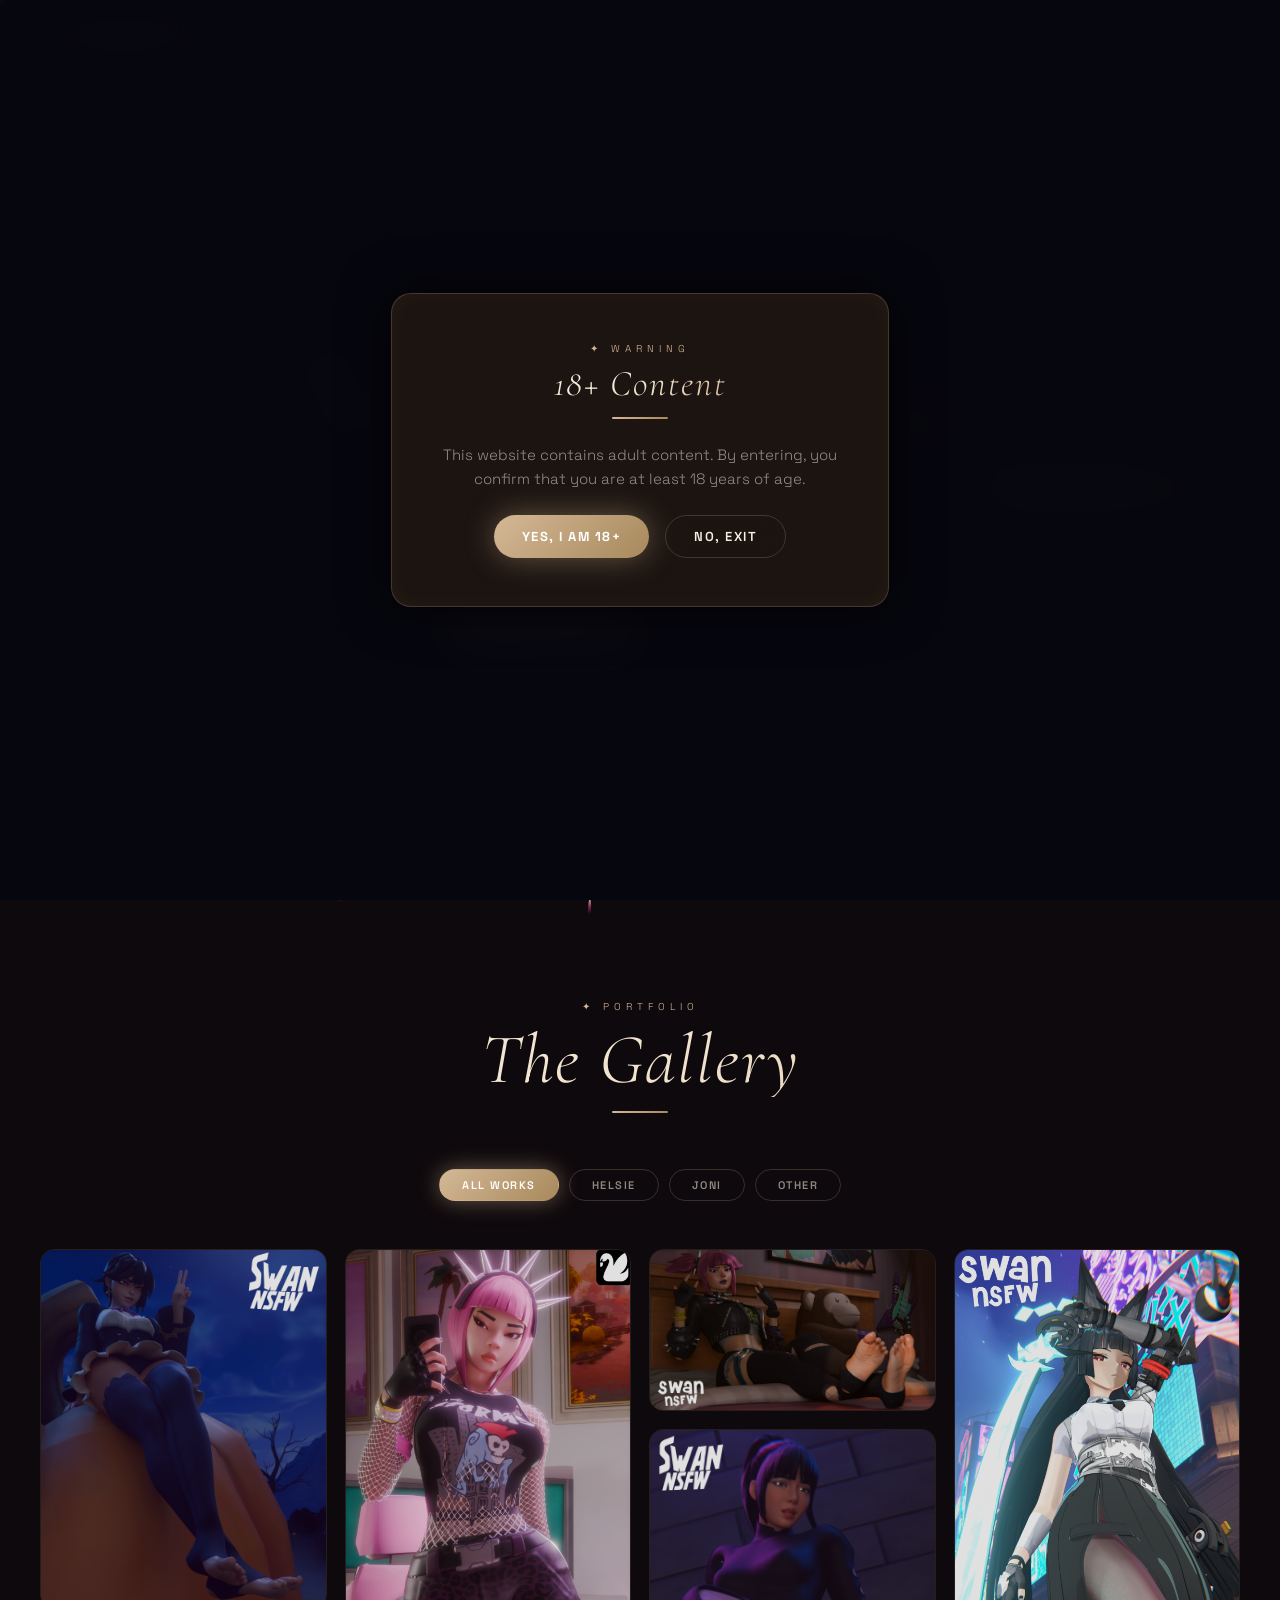
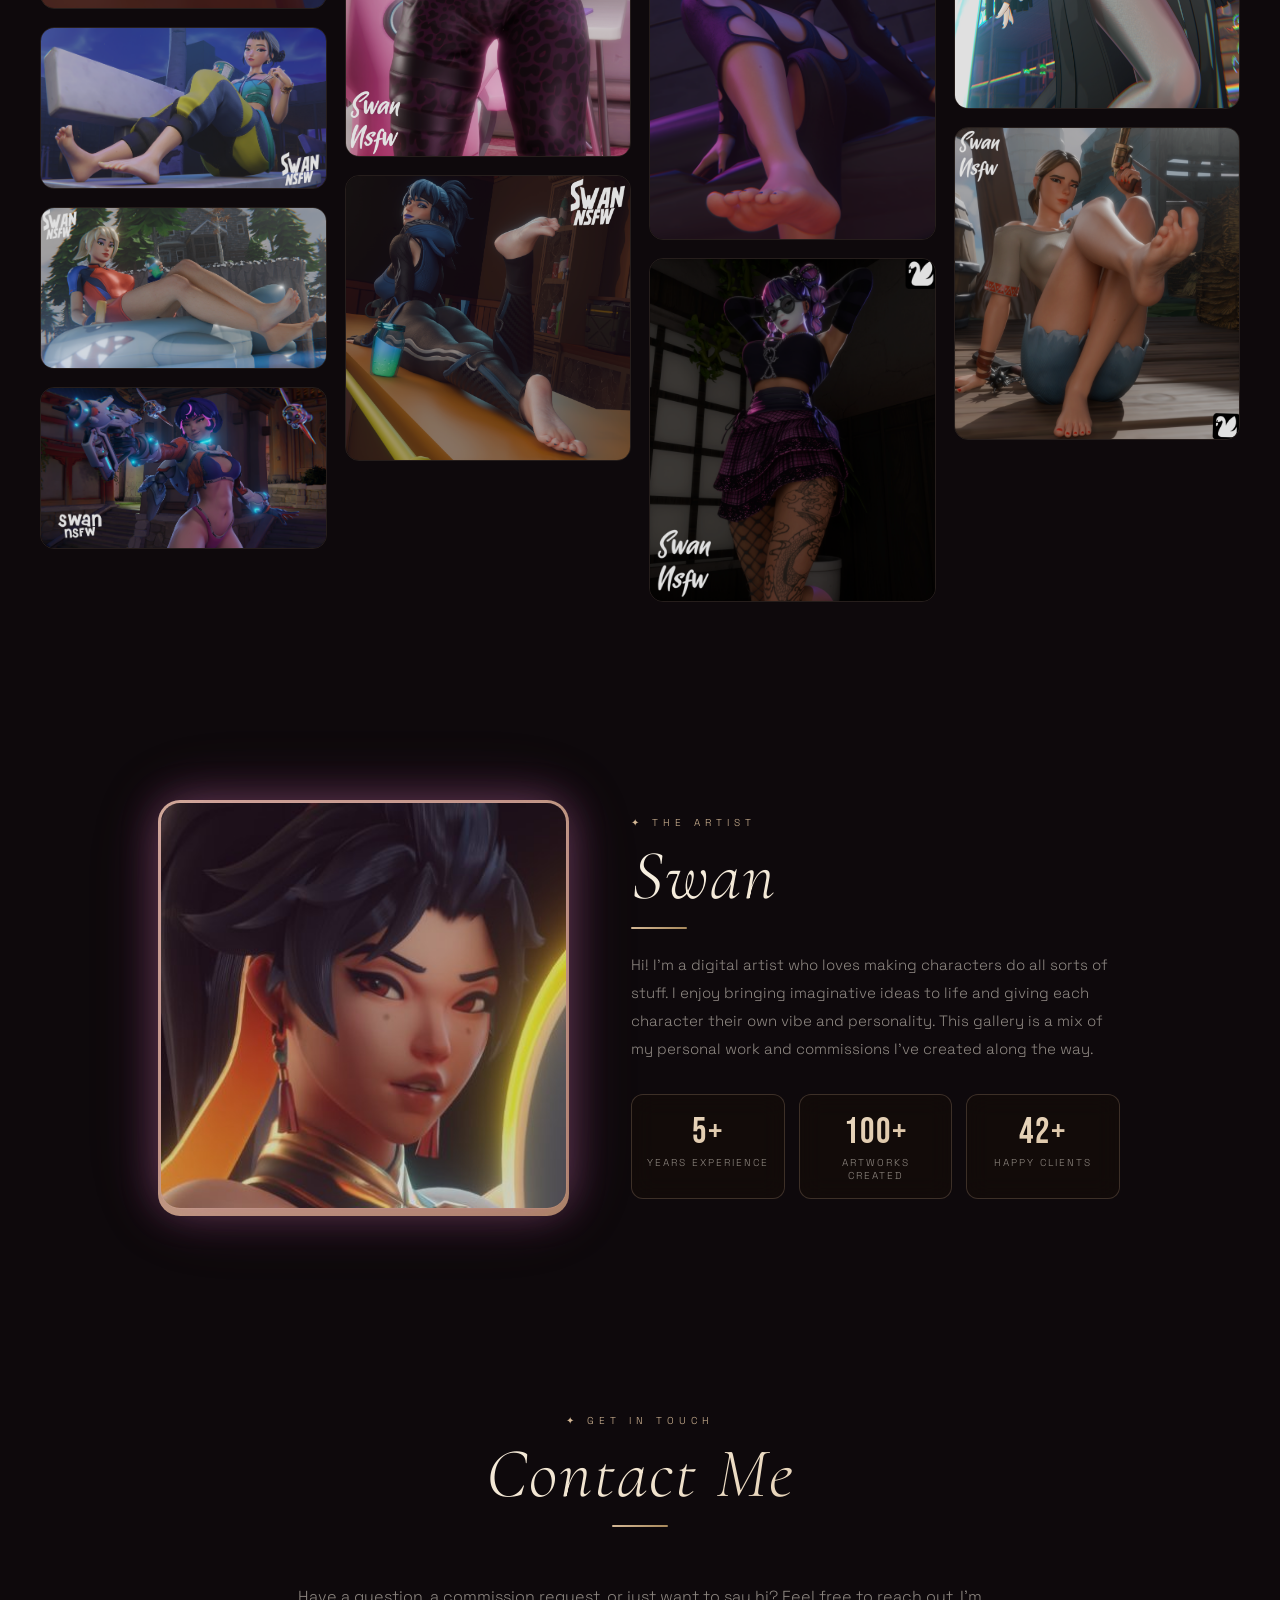
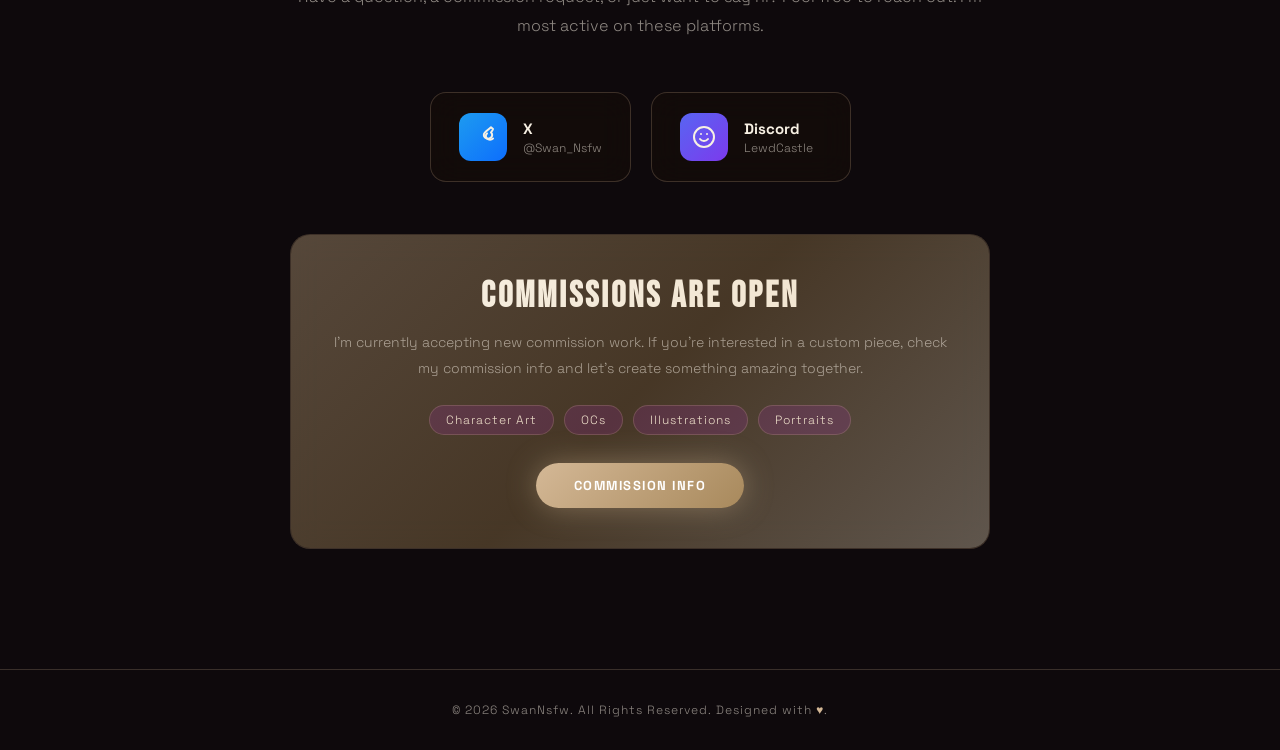
==== commit 4c3e3443: "feat: Add construction banner, refresh gallery content, and update commission details." ====
--- a/index.html
+++ b/index.html
@@ -161,7 +161,7 @@
       </div>
 
       <div class="gi" data-cat="other">
-        <img src="images/AX.png" alt="AX" loading="lazy" />
+        <img src="images/Chord.png" alt="AX" loading="lazy" />
         <div class="go">
           <div class="go-i">⤢</div>
           <div class="go-t">AX</div>
@@ -170,46 +170,55 @@
       </div>
 
       <div class="gi" data-cat="helsie">
-        <img src="images/HELSIE%20TEST.png" alt="Helsie — Piece V" loading="lazy" />
-        <div class="go">
-          <div class="go-i">⤢</div>
-          <div class="go-t">Helsie — Piece V</div>
+        <img src="images/Hope.png" alt="Helsie — Piece V" loading="lazy" />
+        <div class="go">
+          <div class="go-i">⤢</div>
+          <div class="go-t">Hope</div>
           <div class="go-s">Character Art</div>
         </div>
       </div>
 
       <div class="gi" data-cat="helsie">
-        <img src="images/HELSIE%20TEST3.png" alt="Helsie — Piece VI" loading="lazy" />
-        <div class="go">
-          <div class="go-i">⤢</div>
-          <div class="go-t">Helsie — Piece VI</div>
+        <img src="images/PunkFeet.png" alt="Helsie — Piece VI" loading="lazy" />
+        <div class="go">
+          <div class="go-i">⤢</div>
+          <div class="go-t">PowerPunk</div>
           <div class="go-s">Character Art</div>
         </div>
       </div>
 
       <div class="gi" data-cat="joni">
-        <img src="images/HELSIE%20TESTJ.png" alt="Joni — Piece I" loading="lazy" />
-        <div class="go">
-          <div class="go-i">⤢</div>
-          <div class="go-t">Joni — Piece I</div>
+        <img src="images/Lisa.png" alt="Joni — Piece I" loading="lazy" />
+        <div class="go">
+          <div class="go-i">⤢</div>
+          <div class="go-t">Lisa</div>
           <div class="go-s">Character Art</div>
         </div>
       </div>
 
       <div class="gi" data-cat="other">
-        <img src="images/HELSIE%20TESTu%20(1).png" alt="Helsie Test u1" loading="lazy" />
-        <div class="go">
-          <div class="go-i">⤢</div>
-          <div class="go-t">Helsie Test u1</div>
+        <img src="images/Emo.png" alt="Emo" loading="lazy" />
+        <div class="go">
+          <div class="go-i">⤢</div>
+          <div class="go-t">Festival Lace</div>
           <div class="go-s">Character Art</div>
         </div>
       </div>
 
       <div class="gi" data-cat="other">
-        <img src="images/HELSIE%20TESTu.png" alt="Helsie Test u" loading="lazy" />
-        <div class="go">
-          <div class="go-i">⤢</div>
-          <div class="go-t">Helsie Test u</div>
+        <img src="images/Fox.png" alt="Fox" loading="lazy" />
+        <div class="go">
+          <div class="go-i">⤢</div>
+          <div class="go-t">Miyabi</div>
+          <div class="go-s">Character Art</div>
+        </div>
+      </div>
+
+      <div class="gi" data-cat="other">
+        <img src="images/ft.png" alt="Fox" loading="lazy" />
+        <div class="go">
+          <div class="go-i">⤢</div>
+          <div class="go-t">Safari</div>
           <div class="go-s">Character Art</div>
         </div>
       </div>
@@ -230,9 +239,9 @@
           <div class="sline"></div>
         </div>
         <p class="ab-txt">
-          I'm a digital artist specializing in character design and illustration. My work explores dark, expressive
-          themes, bringing imaginative characters to life. This gallery is a collection of my personal projects and
-          commissions.
+          Hi! I'm a digital artist who loves making characters do all sorts of stuff. I enjoy bringing imaginative ideas
+          to life and giving each character their own vibe and personality.
+          This gallery is a mix of my personal work and commissions I've created along the way.
         </p>
         <div class="ab-stats">
           <div class="ab-s">
@@ -275,8 +284,8 @@
             </svg>
           </div>
           <div class="cc-info">
-            <div class="cc-name">Twitter</div>
-            <div class="cc-handle">@YourTwitter</div>
+            <div class="cc-name">X</div>
+            <div class="cc-handle">@Swan_Nsfw</div>
           </div>
         </a>
         <a href="#" class="cc dc">
@@ -291,7 +300,7 @@
           </div>
           <div class="cc-info">
             <div class="cc-name">Discord</div>
-            <div class="cc-handle">YourDiscord#1234</div>
+            <div class="cc-handle">LewdCastle</div>
           </div>
         </a>
       </div>
@@ -314,7 +323,7 @@
 
   <!-- FOOTER -->
   <footer>
-    © 2024 SwanNsfw. All Rights Reserved. Designed with <span>♥</span>.
+    © 2026 SwanNsfw. All Rights Reserved. Designed with <span>♥</span>.
   </footer>
 
   <script>
--- a/style.css
+++ b/style.css
@@ -1188,6 +1188,12 @@
 
 /* ─── RESPONSIVE ────────────────────────────────────────── */
 @media (max-width: 900px) {
+
+  #cur,
+  #cur-r {
+    display: none !important;
+  }
+
   .ab-in {
     grid-template-columns: 1fr;
     gap: 40px;
@@ -1217,7 +1223,18 @@
 
 @media (max-width: 600px) {
   .nav-links {
-    display: none;
+    position: absolute;
+    top: 65px;
+    left: 0;
+    right: 0;
+    background: rgba(7, 7, 15, 0.98);
+    backdrop-filter: blur(10px);
+    padding: 14px;
+    display: flex;
+    justify-content: center;
+    flex-wrap: wrap;
+    gap: 16px;
+    border-bottom: 1px solid var(--border);
   }
 
   .gg {
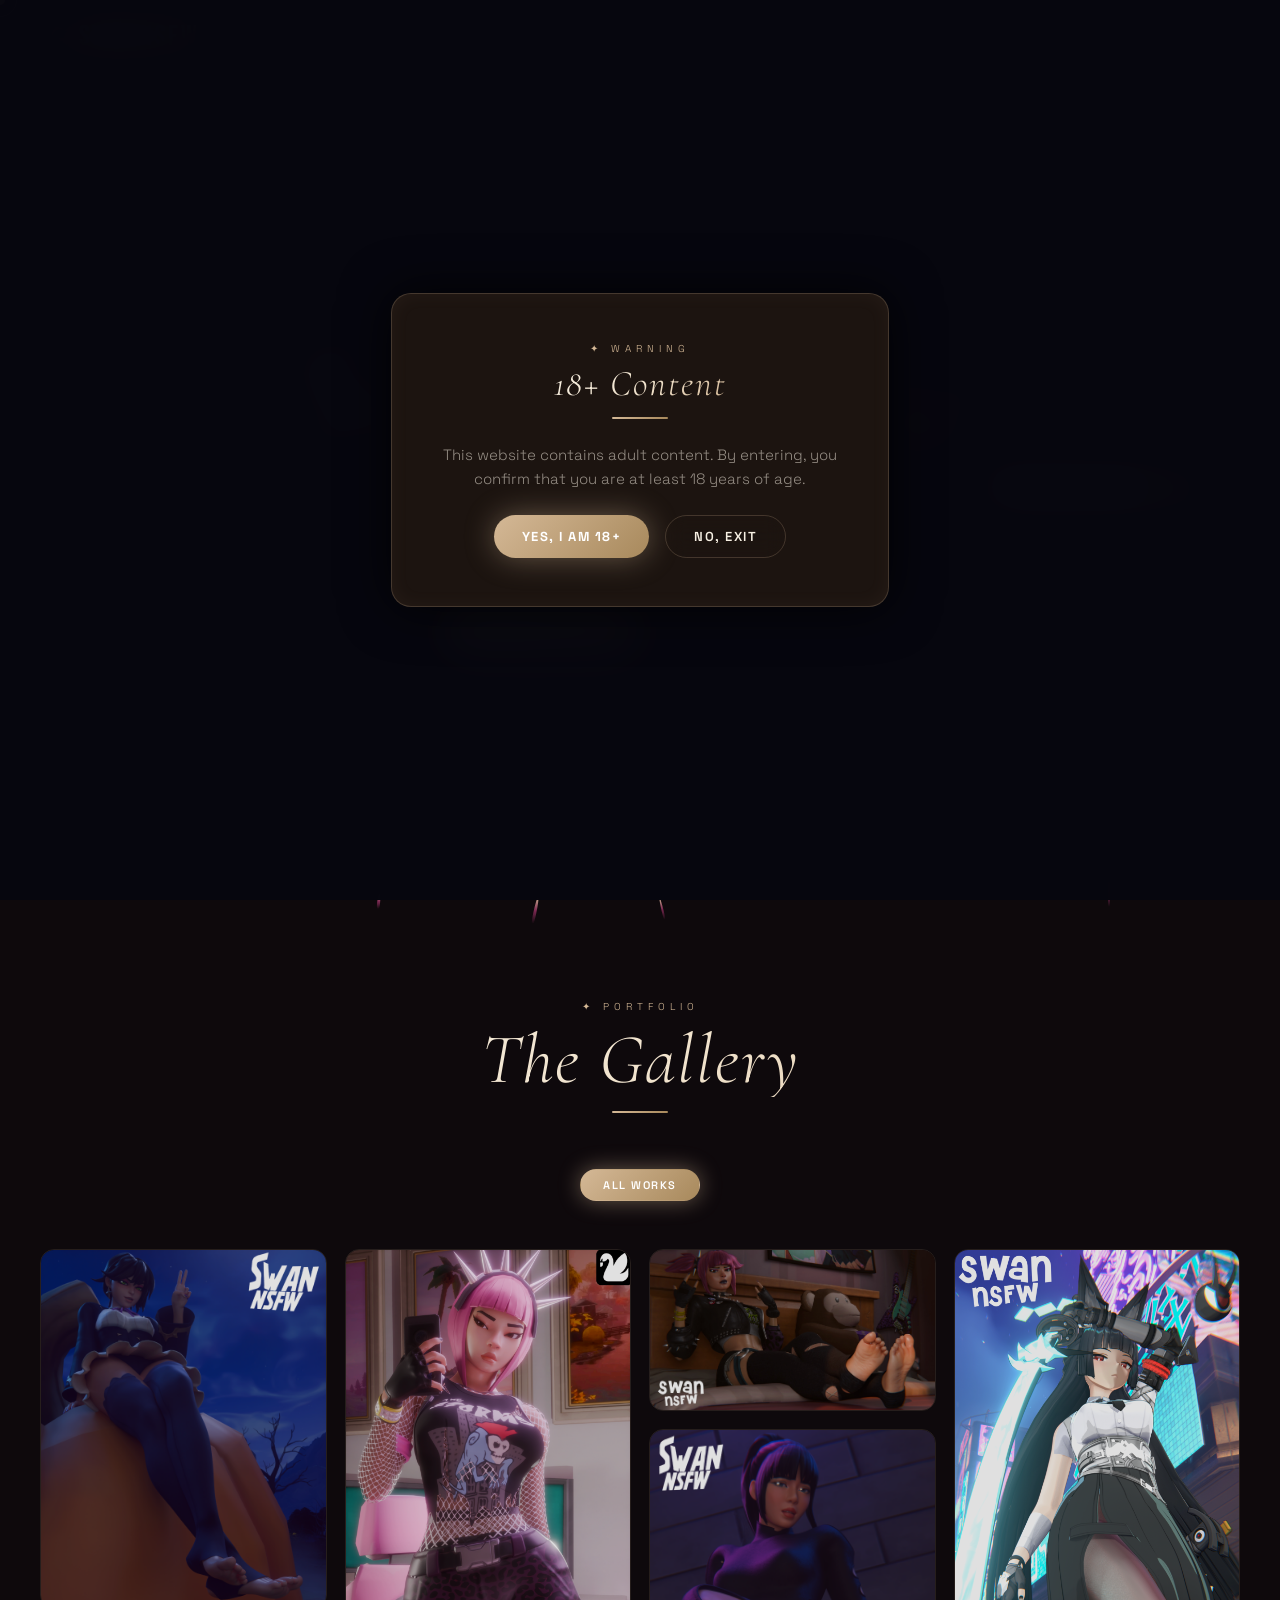
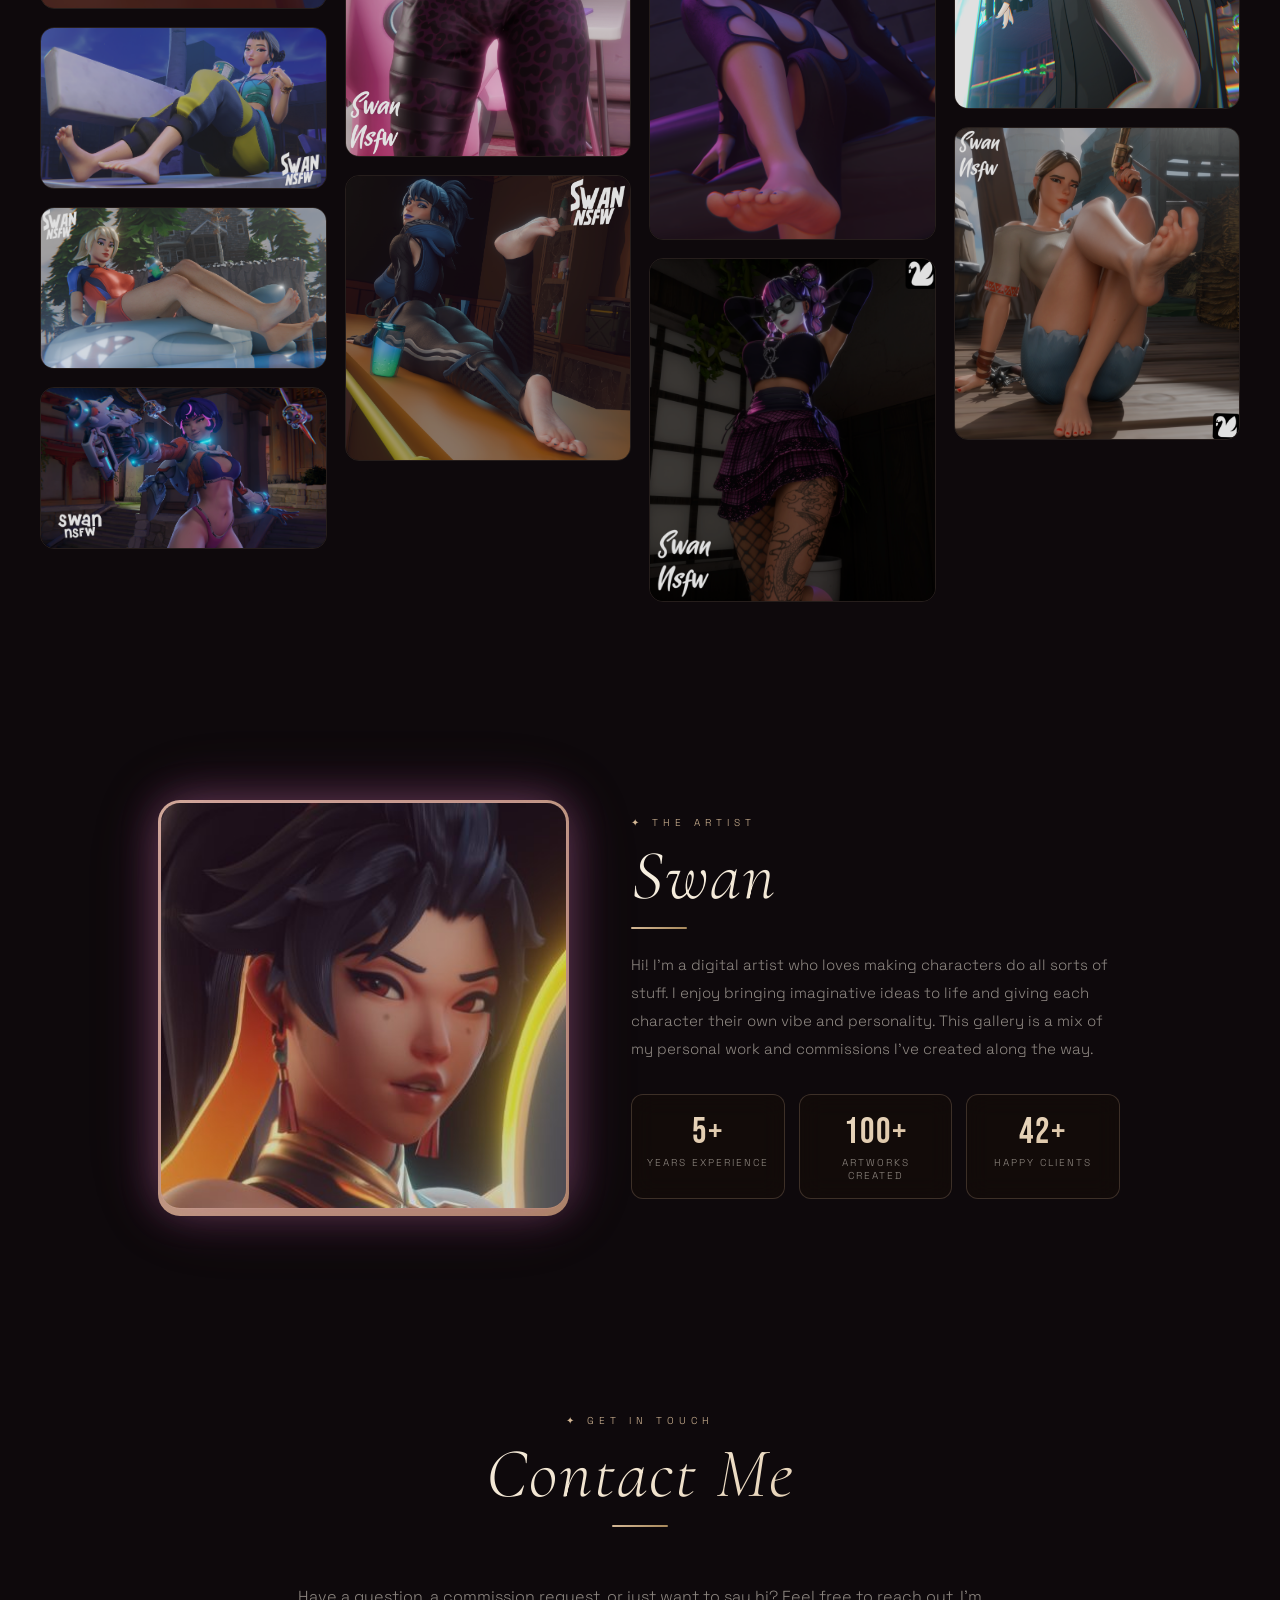
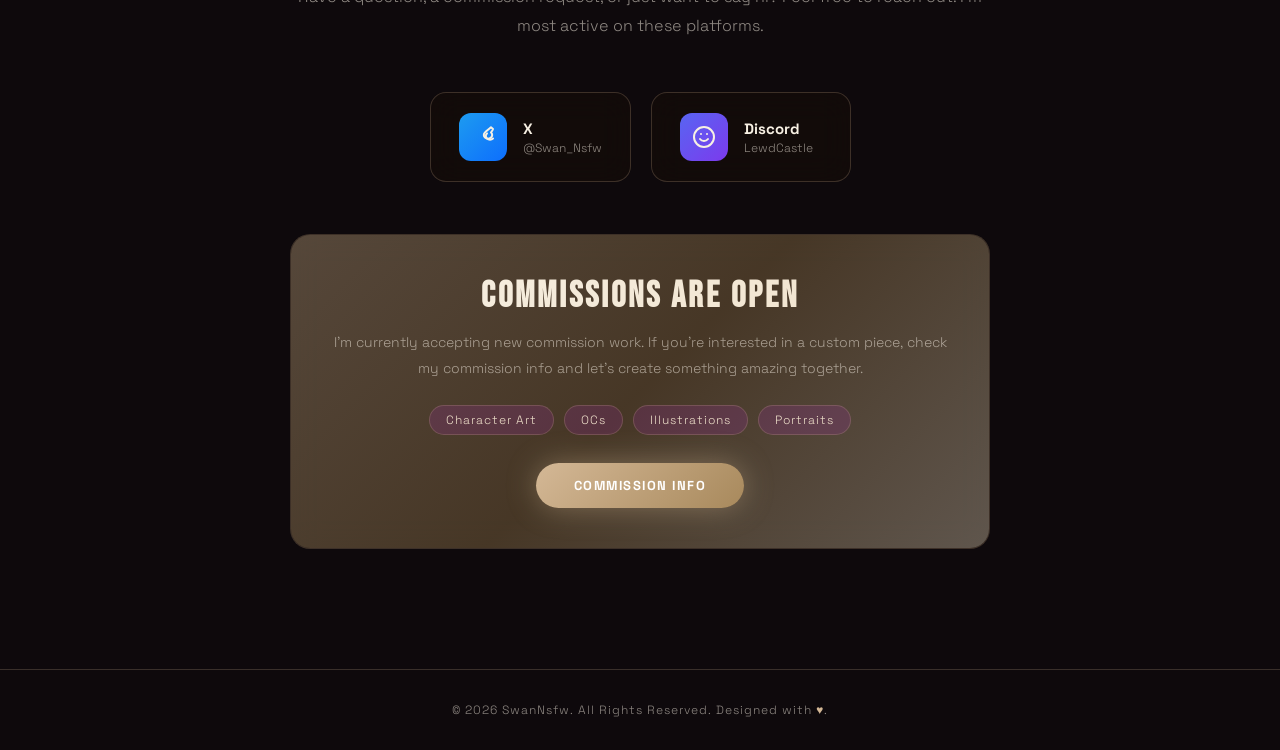
==== commit c77b0178: "feat: remove specific gallery filter buttons, update gallery item titles and categories, and add ext" ====
--- a/index.html
+++ b/index.html
@@ -117,9 +117,6 @@
 
     <div class="gf">
       <button class="fb active" data-filter="all">All Works</button>
-      <button class="fb" data-filter="helsie">Helsie</button>
-      <button class="fb" data-filter="joni">Joni</button>
-      <button class="fb" data-filter="other">Other</button>
     </div>
 
     <div class="gg" id="gallery-grid">
@@ -128,7 +125,7 @@
         <img src="images/HelsieWitch.png" alt="Helsie — Piece I" loading="lazy" />
         <div class="go">
           <div class="go-i">⤢</div>
-          <div class="go-t">Helsie — Piece I</div>
+          <div class="go-t">Helsie</div>
           <div class="go-s">Character Art</div>
         </div>
       </div>
@@ -137,7 +134,7 @@
         <img src="images/KpopDemon.png" alt="Helsie — Piece II" loading="lazy" />
         <div class="go">
           <div class="go-i">⤢</div>
-          <div class="go-t">Helsie — Piece II</div>
+          <div class="go-t">Zoey Demon Hunter</div>
           <div class="go-s">Character Art</div>
         </div>
       </div>
@@ -146,7 +143,7 @@
         <img src="images/Beach.png" alt="Helsie — Piece III" loading="lazy" />
         <div class="go">
           <div class="go-i">⤢</div>
-          <div class="go-t">Helsie — Piece III</div>
+          <div class="go-t">SunStrider</div>
           <div class="go-s">Character Art</div>
         </div>
       </div>
@@ -155,7 +152,7 @@
         <img src="images/Juno.png" alt="Helsie — Piece IV" loading="lazy" />
         <div class="go">
           <div class="go-i">⤢</div>
-          <div class="go-t">Helsie — Piece IV</div>
+          <div class="go-t">Juno</div>
           <div class="go-s">Character Art</div>
         </div>
       </div>
@@ -164,8 +161,8 @@
         <img src="images/Chord.png" alt="AX" loading="lazy" />
         <div class="go">
           <div class="go-i">⤢</div>
-          <div class="go-t">AX</div>
-          <div class="go-s">Weapon</div>
+          <div class="go-t">Power Chord</div>
+          <div class="go-s">Character Art</div>
         </div>
       </div>
 
@@ -274,7 +271,7 @@
         platforms.
       </p>
       <div class="ct-cards">
-        <a href="#" class="cc tw">
+        <a href="https://x.com/Swan_Nsfw" target="_blank" class="cc tw">
           <div class="cc-ico">
             <svg xmlns="http://www.w3.org/2000/svg" width="24" height="24" viewBox="0 0 24 24" fill="none"
               stroke="currentColor" stroke-width="2" stroke-linecap="round" stroke-linejoin="round">
@@ -288,7 +285,7 @@
             <div class="cc-handle">@Swan_Nsfw</div>
           </div>
         </a>
-        <a href="#" class="cc dc">
+        <a href="https://discord.com/" target="_blank" class="cc dc">
           <div class="cc-ico">
             <svg xmlns="http://www.w3.org/2000/svg" width="24" height="24" viewBox="0 0 24 24" fill="none"
               stroke="currentColor" stroke-width="2" stroke-linecap="round" stroke-linejoin="round">
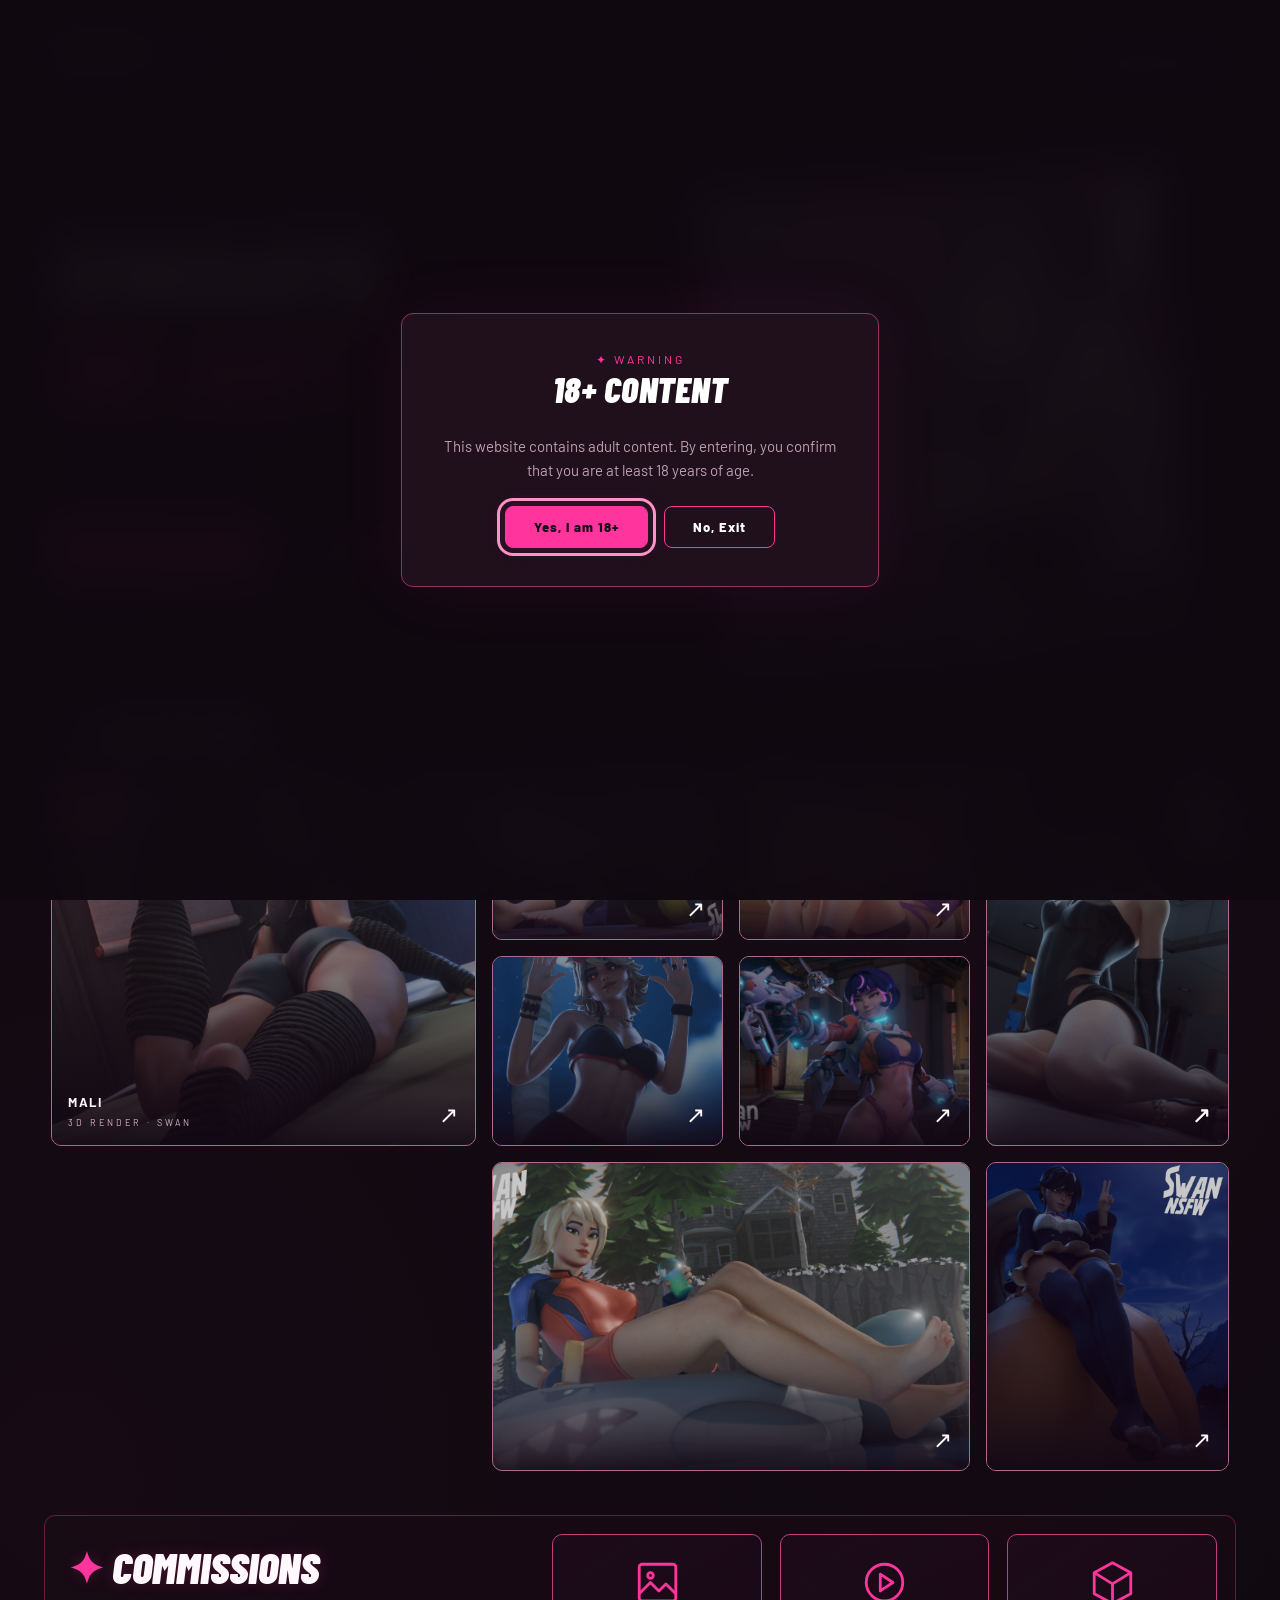
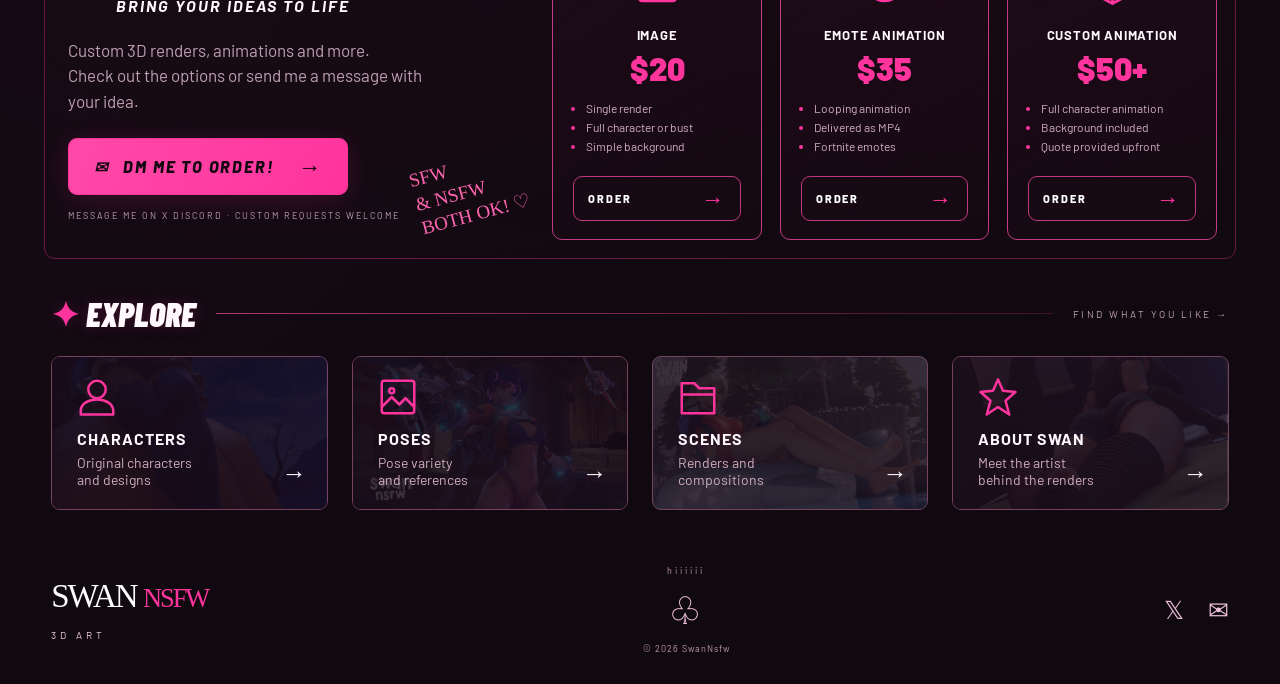
==== commit aa4c9cc1: "Total Overhaul" ====
--- a/index.html
+++ b/index.html
@@ -2,29 +2,16 @@
 <html lang="en">
 
 <head>
-  <meta charset="UTF-8" />
-  <meta name="viewport" content="width=device-width,initial-scale=1.0" />
-  <title>SwanNsfw — Art Gallery</title>
-  <link
-    href="https://fonts.googleapis.com/css2?family=Space+Grotesk:wght@300;400;600;700&family=Bebas+Neue&family=Cormorant+Garamond:ital,wght@0,300;0,400;1,300;1,400&display=swap"
-    rel="stylesheet">
-  <link rel="stylesheet" href="style.css">
+  <meta charset="UTF-8">
+  <meta name="viewport" content="width=device-width,initial-scale=1">
+  <title>Swan — 3D Art</title>
+  <meta name="description"
+    content="3D character art, renders and custom animations by Swan. Explore the gallery and commission your next idea.">
+  <link rel="stylesheet" href="theme.css">
+  <script src="site.js" defer></script>
 </head>
 
-<body>
-
-  <div id="cur"></div>
-  <div id="cur-r"></div>
-
-  <div class="orbs">
-    <div class="orb o1"></div>
-    <div class="orb o2"></div>
-    <div class="orb o3"></div>
-  </div>
-  <div class="grid-ov"></div>
-  <div id="ptcl"></div>
-
-  <!-- AGE WARNING MODAL -->
+<body class="landing-page">
   <div id="age-warning" class="age-modal">
     <div class="age-modal-content">
       <div class="sh" style="margin-bottom: 24px; margin-top: 0;">
@@ -42,472 +29,182 @@
       </div>
     </div>
   </div>
-
-  <!-- LIGHTBOX -->
-  <div id="lb">
-    <div class="lb-x" id="lb-close">✕</div>
-    <button class="lb-n" id="lb-pv">&#8592;</button>
-    <img id="lb-img" src="" alt="" />
-    <button class="lb-n" id="lb-nx">&#8594;</button>
-    <div class="lb-ct" id="lb-ct">1 / 1</div>
-  </div>
-
-  <!-- NAV -->
-  <nav id="nav">
-    <a href="#" class="nav-logo">
-      <svg class="nav-swan" width="22" height="22" viewBox="0 0 80 70" xmlns="http://www.w3.org/2000/svg">
-        <defs>
-          <linearGradient id="swanGrad" x1="0%" y1="0%" x2="100%" y2="100%">
-            <stop offset="0%" stop-color="#f7f0e3" />
-            <stop offset="50%" stop-color="#d4b896" />
-            <stop offset="100%" stop-color="#a8895c" />
-          </linearGradient>
-        </defs>
-        <ellipse cx="48" cy="52" rx="28" ry="14" fill="url(#swanGrad)" opacity="0.95" />
-        <path d="M24 48 Q14 34 18 20 Q22 8 30 6" stroke="url(#swanGrad)" stroke-width="7" stroke-linecap="round"
-          fill="none" />
-        <circle cx="32" cy="4" r="7" fill="url(#swanGrad)" />
-        <path d="M38 3 L50 1 L47 8 Z" fill="url(#swanGrad)" opacity="0.85" />
-        <path d="M22 44 Q42 32 66 44 Q68 56 52 60 Q36 63 22 44Z" fill="url(#swanGrad)" opacity="0.55" />
-        <path d="M72 42 Q80 34 78 48 Q76 56 70 53 Q64 50 72 42Z" fill="url(#swanGrad)" opacity="0.7" />
-      </svg>
-      SwanNsfw
-    </a>
+  <nav id="nav" class="site-nav"><a class="brand" href="index.html" aria-label="Swan NSFW home"><span>SWAN
+        <b>NSFW</b></span><small>3D ART</small></a><button class="menu-toggle" aria-label="Toggle navigation"
+      aria-expanded="false">☰</button>
     <ul class="nav-links">
-      <li><a href="#gallery">Gallery</a></li>
+      <li><a href="index.html" class="active" aria-current="page">Home</a></li>
+      <li><a href="gallery.html">Gallery</a></li>
       <li><a href="home.html">Characters</a></li>
       <li><a href="commissions.html">Commissions</a></li>
-      <li><a href="#about">About</a></li>
-      <li><a href="#contact">Contact</a></li>
-    </ul>
+      <li><a href="about.html">About Me</a></li>
+      <li><a href="gallery.html#contact">Contact</a></li>
+    </ul><a class="open-badge" href="commissions.html"><i></i> Commissions open</a>
   </nav>
-
-  <!-- HERO -->
-  <section id="hero">
-    <!-- Faint swan watermark -->
-    <div aria-hidden="true"
-      style="position:absolute;inset:0;display:flex;align-items:center;justify-content:center;pointer-events:none;z-index:0;opacity:0.15;">
-      <img src="images/SWAN.png" alt=""
-        style="width:60vw;max-width:780px;object-fit:contain;filter:grayscale(1) brightness(2);">
-    </div>
-    <p class="hero-eye">✦ Original Art &nbsp;·&nbsp; Character Design &nbsp;·&nbsp; Illustration ✦</p>
-    <h1 class="hero-title" data-text="SwanNsfw"><span class="g">SwanNsfw</span></h1>
-    <p class="hero-sub">Dark, expressive character art that lives at the edge of imagination. Every piece tells a story.
-    </p>
-    <div class="hero-cta">
-      <a href="#gallery" class="btn-p">✦ View Gallery</a>
-      <a href="#contact" class="btn-g">Get in Touch</a>
-    </div>
-    <div class="scroll-ind">
-      <span>Scroll</span>
-      <div class="scroll-line"></div>
-    </div>
-    <div class="hero-float">
-      <img src="images/PROMO.png" alt="Featured art" />
-    </div>
-  </section>
-
-  <!-- GALLERY -->
-  <section id="gallery">
-    <div class="sh reveal">
-      <span class="sl">✦ Portfolio</span>
-      <h2 class="st">The Gallery</h2>
-      <div class="sline"></div>
-    </div>
-
-    <div class="gf">
-      <button class="fb active" data-filter="all">All Works</button>
-    </div>
-
-    <div class="gg" id="gallery-grid">
-
-      <div class="gi" data-cat="helsie">
-        <img src="images/HelsieWitch.png" alt="Helsie — Piece I" loading="lazy" />
-        <div class="go">
-          <div class="go-i">⤢</div>
-          <div class="go-t">Helsie</div>
-          <div class="go-s">Character Art</div>
-        </div>
-      </div>
-
-      <div class="gi" data-cat="helsie">
-        <img src="images/KpopDemon.png" alt="Helsie — Piece II" loading="lazy" />
-        <div class="go">
-          <div class="go-i">⤢</div>
-          <div class="go-t">Zoey Demon Hunter</div>
-          <div class="go-s">Character Art</div>
-        </div>
-      </div>
-
-      <div class="gi" data-cat="helsie">
-        <img src="images/Beach.png" alt="Helsie — Piece III" loading="lazy" />
-        <div class="go">
-          <div class="go-i">⤢</div>
-          <div class="go-t">SunStrider</div>
-          <div class="go-s">Character Art</div>
-        </div>
-      </div>
-
-      <div class="gi" data-cat="helsie">
-        <img src="images/Juno.png" alt="Helsie — Piece IV" loading="lazy" />
-        <div class="go">
-          <div class="go-i">⤢</div>
-          <div class="go-t">Juno</div>
-          <div class="go-s">Character Art</div>
-        </div>
-      </div>
-
-      <div class="gi" data-cat="other">
-        <img src="images/Chord.png" alt="AX" loading="lazy" />
-        <div class="go">
-          <div class="go-i">⤢</div>
-          <div class="go-t">Power Chord</div>
-          <div class="go-s">Character Art</div>
-        </div>
-      </div>
-
-      <div class="gi" data-cat="helsie">
-        <img src="images/Hope.png" alt="Helsie — Piece V" loading="lazy" />
-        <div class="go">
-          <div class="go-i">⤢</div>
-          <div class="go-t">Hope</div>
-          <div class="go-s">Character Art</div>
-        </div>
-      </div>
-
-      <div class="gi" data-cat="helsie">
-        <img src="images/PunkFeet.png" alt="Helsie — Piece VI" loading="lazy" />
-        <div class="go">
-          <div class="go-i">⤢</div>
-          <div class="go-t">PowerPunk</div>
-          <div class="go-s">Character Art</div>
-        </div>
-      </div>
-
-      <div class="gi" data-cat="joni">
-        <img src="images/Lisa.png" alt="Joni — Piece I" loading="lazy" />
-        <div class="go">
-          <div class="go-i">⤢</div>
-          <div class="go-t">Lisa</div>
-          <div class="go-s">Character Art</div>
-        </div>
-      </div>
-
-      <div class="gi" data-cat="other">
-        <img src="images/Emo.png" alt="Emo" loading="lazy" />
-        <div class="go">
-          <div class="go-i">⤢</div>
-          <div class="go-t">Festival Lace</div>
-          <div class="go-s">Character Art</div>
-        </div>
-      </div>
-
-      <div class="gi" data-cat="other">
-        <img src="images/Fox.png" alt="Fox" loading="lazy" />
-        <div class="go">
-          <div class="go-i">⤢</div>
-          <div class="go-t">Miyabi</div>
-          <div class="go-s">Character Art</div>
-        </div>
-      </div>
-
-      <div class="gi" data-cat="other">
-        <img src="images/ft.png" alt="Fox" loading="lazy" />
-        <div class="go">
-          <div class="go-i">⤢</div>
-          <div class="go-t">Safari</div>
-          <div class="go-s">Character Art</div>
-        </div>
-      </div>
-
-    </div>
-  </section>
-
-  <!-- ABOUT -->
-  <section id="about">
-    <div class="ab-in reveal">
-      <div class="ab-art">
-        <img src="images/PFP.png" alt="About the artist" />
-      </div>
-      <div class="ab-c">
-        <div class="sh">
-          <span class="sl">✦ The Artist</span>
-          <h2 class="st">Swan</h2>
-          <div class="sline"></div>
-        </div>
-        <p class="ab-txt">
-          Hi! I'm a digital artist who loves making characters do all sorts of stuff. I enjoy bringing imaginative ideas
-          to life and giving each character their own vibe and personality.
-          This gallery is a mix of my personal work and commissions I've created along the way.
+  <main class="site-main">
+    <section class="landing-hero">
+      <div class="hero-copy">
+        <p class="eyebrow">SFW <span>×</span> NSFW <span>×</span> 3D RENDERS</p>
+        <h1>SWAN'S<br><em>3D ART</em></h1>
+        <p class="hero-description">Characters, pinups, poses and<br class="desktop-break"> commissioned artwork.
         </p>
-        <div class="ab-stats">
-          <div class="ab-s">
-            <div class="ab-sn">5+</div>
-            <div class="ab-sl">Years Experience</div>
-          </div>
-          <div class="ab-s">
-            <div class="ab-sn">100+</div>
-            <div class="ab-sl">Artworks Created</div>
-          </div>
-          <div class="ab-s">
-            <div class="ab-sn">42+</div>
-            <div class="ab-sl">Happy Clients</div>
-          </div>
-        </div>
-      </div>
-    </div>
-  </section>
-
-  <!-- CONTACT -->
-  <section id="contact">
-    <div class="ct-in reveal">
-      <div class="sh">
-        <span class="sl">✦ Get in Touch</span>
-        <h2 class="st">Contact Me</h2>
-        <div class="sline"></div>
-      </div>
-      <p class="ct-desc">
-        Have a question, a commission request, or just want to say hi? Feel free to reach out. I'm most active on these
-        platforms.
-      </p>
-      <div class="ct-cards">
-        <a href="https://x.com/Swan_Nsfw" target="_blank" class="cc tw">
-          <div class="cc-ico">
-            <svg xmlns="http://www.w3.org/2000/svg" width="24" height="24" viewBox="0 0 24 24" fill="none"
-              stroke="currentColor" stroke-width="2" stroke-linecap="round" stroke-linejoin="round">
-              <path
-                d="M22 4s-.7 2.1-2 3.4c1.6 1.4 1.6 3.6 0 5.1-1.6 1.5-4.4 1.5-6 0-1.6-1.5-1.6-3.6 0-5.1s4.4-3.6 6-5.1z" />
-              <path d="M16 8.4c-1.6 1.5-1.6 3.6 0 5.1s4.4 1.5 6 0" />
-            </svg>
-          </div>
-          <div class="cc-info">
-            <div class="cc-name">X</div>
-            <div class="cc-handle">@Swan_Nsfw</div>
-          </div>
+        <div class="actions"><a class="pink-button" href="gallery.html">View gallery <span>→</span></a><a
+            class="outline-button" href="commissions.html">Commissions <span>→</span></a></div>
+        <div class="specialties"><span><svg viewBox="0 0 32 32" fill="none" stroke="currentColor" stroke-width="2"
+              stroke-linejoin="round" aria-hidden="true">
+              <rect x="3" y="3" width="26" height="26" rx="2" />
+              <circle cx="11" cy="11" r="2" />
+              <path d="m3 24 8-8 6 6 5-5 7 7" />
+            </svg> 3D RENDERS</span><span><svg viewBox="0 0 32 32" fill="none" stroke="currentColor" stroke-width="2"
+              stroke-linejoin="round" aria-hidden="true">
+              <path d="m16 2 13 7v15l-13 7L3 24V9z M3 9l13 8 13-8 M16 17v14" />
+            </svg> Animations</span><span><svg viewBox="0 0 32 32" fill="none" stroke="currentColor" stroke-width="2"
+              stroke-linejoin="round" aria-hidden="true">
+              <path d="m16 2 4 9 10 1-8 7 3 11-9-6-9 6 3-11-8-7 10-1z" />
+            </svg> MADE IN BLENDER</span></div>
+      </div>
+      <div class="hero-art"><span class="hero-watermark" aria-hidden="true">SWAN</span><span class="scribble"
+          aria-hidden="true">ART<br>WITH<br>LOVE<br>━━━━</span><a href="gallery.html" class="featured-print"><img
+            src="images/VIVIANFINAL1.jpg" alt="Featured character render by Swan"><span class="print-label"><span
+              class="barcode"></span>3D ARTS<br>SFW / NSFW</span></a><span class="cross cross-one"
+          aria-hidden="true">+</span><span class="cross cross-two" aria-hidden="true">+</span></div>
+    </section>
+    <section class="latest-section">
+      <div class="section-heading">
+        <h2><span>✦</span> Latest work</h2>
+        <div></div><a href="gallery.html">More in gallery <span>→</span></a>
+      </div>
+
+      <div class="latest-grid"><a class="art-card lead" href="gallery.html#gallery"><img src="images/Mali.png"
+            alt="Mali, 3D artwork by Swan">
+          <div class="art-caption"><strong>Mali</strong><small>3D RENDER · SWAN</small></div><span
+            class="new-tag">NEW</span><span class="art-arrow">↗</span>
+        </a><a class="art-card " href="gallery.html#gallery"><img src="images/KpopDemon.png"
+            alt="Zoey Demon Hunter, 3D artwork by Swan" loading="lazy">
+          <div class="art-caption"><strong>Zoey Demon Hunter</strong><small>3D RENDER · SWAN</small></div><span
+            class="art-arrow">↗</span>
+        </a><a class="art-card " href="gallery.html#gallery"><img src="images/BeachHelsie.png"
+            alt="Helsie, 3D artwork by Swan" loading="lazy">
+          <div class="art-caption"><strong>Helsie</strong><small>3D RENDER · SWAN</small></div><span
+            class="art-arrow">↗</span>
+        </a><a class="art-card " href="gallery.html#gallery"><img src="images/Joni.png" alt="Joni, 3D artwork by Swan"
+            loading="lazy">
+          <div class="art-caption"><strong>Joni</strong><small>3D RENDER · SWAN</small></div><span
+            class="art-arrow">↗</span>
+        </a><a class="art-card " href="gallery.html#gallery"><img src="images/Juno.png" alt="Juno, 3D artwork by Swan"
+            loading="lazy">
+          <div class="art-caption"><strong>Juno</strong><small>3D RENDER · SWAN</small></div><span
+            class="art-arrow">↗</span>
+        </a><a class="art-card tall" href="gallery.html#gallery"><img src="images/Hope.png"
+            alt="Hope, 3D artwork by Swan" loading="lazy">
+          <div class="art-caption"><strong>Hope</strong><small>3D RENDER · SWAN</small></div><span
+            class="art-arrow">↗</span>
+        </a><a class="art-card wide" href="gallery.html#gallery"><img src="images/Beach.png"
+            alt="SunStrider, 3D artwork by Swan" loading="lazy">
+          <div class="art-caption"><strong>SunStrider</strong><small>3D RENDER · SWAN</small></div><span
+            class="art-arrow">↗</span>
         </a>
-        <a href="https://discord.com/" target="_blank" class="cc dc">
-          <div class="cc-ico">
-            <svg xmlns="http://www.w3.org/2000/svg" width="24" height="24" viewBox="0 0 24 24" fill="none"
-              stroke="currentColor" stroke-width="2" stroke-linecap="round" stroke-linejoin="round">
-              <path d="M12 22c5.523 0 10-4.477 10-10S17.523 2 12 2 2 6.477 2 12s4.477 10 10 10z" />
-              <path d="M8 14s1.5 2 4 2 4-2 4-2" />
-              <line x1="9" y1="9" x2="9.01" y2="9" />
-              <line x1="15" y1="9" x2="15.01" y2="9" />
-            </svg>
-          </div>
-          <div class="cc-info">
-            <div class="cc-name">Discord</div>
-            <div class="cc-handle">LewdCastle</div>
-          </div>
+        </a><a class="art-card " href="gallery.html#gallery"><img src="images/HelsieWitch.png"
+            alt="Helsie, 3D artwork by Swan" loading="lazy">
+          <div class="art-caption"><strong>Helsie</strong><small>3D RENDER · SWAN</small></div><span
+            class="art-arrow">↗</span>
+        </a><a class="art-card tall" href="gallery.html#gallery"><img src="images/Catwoman.png"
+            alt="Coastal Catwoman, 3D artwork by Swan" loading="lazy">
+          <div class="art-caption"><strong>Coastal Catwoman</strong><small>3D RENDER · SWAN</small></div><span
+            class="art-arrow">↗</span>
         </a>
       </div>
-      <div class="cm-box">
-        <h3>Commissions are Open</h3>
-        <p>I'm currently accepting new commission work. If you're interested in a custom piece, check my commission info
-          and let's create something amazing together.</p>
-        <div class="cm-tags">
-          <span class="cm-tag">Character Art</span>
-          <span class="cm-tag">OCs</span>
-          <span class="cm-tag">Illustrations</span>
-          <span class="cm-tag">Portraits</span>
-        </div>
-        <div class="hero-cta" style="margin-top: 28px;">
-          <a href="commissions.html" class="btn-p">Commission Info</a>
-        </div>
-      </div>
-    </div>
-  </section>
-
-  <!-- FOOTER -->
-  <footer>
-    © 2026 SwanNsfw. All Rights Reserved. Designed with <span>♥</span>.
+    </section>
+    <section class="commission-strip">
+      <div class="commission-copy">
+        <h2><span>✦</span> Commissions</h2>
+        <h3>Bring your ideas to life</h3>
+        <p>Custom 3D renders, animations and more.<br>Check out the options or send me a message with your idea.</p><a
+          class="pink-button" href="https://x.com/Swan_Nsfw" target="_blank" rel="noopener noreferrer">✉ &nbsp; DM me to
+          order! <span>→</span></a><small>MESSAGE ME ON X DISCORD · CUSTOM REQUESTS WELCOME</small><span
+          class="commission-note" aria-hidden="true">SFW<br>& NSFW<br>BOTH OK! ♡</span>
+      </div>
+      <article class="price-card"><svg viewBox="0 0 32 32" fill="none" stroke="currentColor" stroke-width="2"
+          stroke-linejoin="round" aria-hidden="true">
+          <rect x="3" y="3" width="26" height="26" rx="2" />
+          <circle cx="11" cy="11" r="2" />
+          <path d="m3 24 8-8 6 6 5-5 7 7" />
+        </svg>
+        <h3>Image</h3><strong class="price">$20</strong>
+        <ul>
+          <li>Single render</li>
+          <li>Full character or bust</li>
+          <li>Simple background</li>
+        </ul><a class="outline-button" href="commissions.html">Order <span>→</span></a>
+      </article>
+      <article class="price-card"><svg viewBox="0 0 32 32" fill="none" stroke="currentColor" stroke-width="2"
+          stroke-linejoin="round" aria-hidden="true">
+          <circle cx="16" cy="16" r="13" />
+          <path d="m13 10 9 6-9 6z" />
+        </svg>
+        <h3>Emote animation</h3><strong class="price">$35</strong>
+        <ul>
+          <li>Looping animation</li>
+          <li>Delivered as MP4</li>
+          <li>Fortnite emotes</li>
+        </ul><a class="outline-button" href="commissions.html">Order <span>→</span></a>
+      </article>
+      <article class="price-card"><svg viewBox="0 0 32 32" fill="none" stroke="currentColor" stroke-width="2"
+          stroke-linejoin="round" aria-hidden="true">
+          <path d="m16 2 13 7v15l-13 7L3 24V9z M3 9l13 8 13-8 M16 17v14" />
+        </svg>
+        <h3>Custom animation</h3><strong class="price">$50+</strong>
+        <ul>
+          <li>Full character animation</li>
+          <li>Background included</li>
+          <li>Quote provided upfront</li>
+        </ul><a class="outline-button" href="commissions.html">Order <span>→</span></a>
+      </article>
+    </section>
+    <section class="explore-section">
+      <div class="section-heading">
+        <h2><span>✦</span> Explore</h2>
+        <div></div><span class="section-kicker">Find what you like →</span>
+      </div>
+      <div class="explore-grid"><a class="explore-card" href="home.html"
+          style="--card-art:url('images/HelsieWitch.png')"><svg viewBox="0 0 32 32" fill="none" stroke="currentColor"
+            stroke-width="2" stroke-linejoin="round" aria-hidden="true">
+            <circle cx="16" cy="10" r="7" />
+            <path d="M3 30v-3c0-12 26-12 26 0v3z" />
+          </svg>
+          <h3>Characters</h3>
+          <p>Original characters<br>and designs</p><span>→</span>
+        </a><a class="explore-card" href="gallery.html#gallery" style="--card-art:url('images/Juno.png')"><svg
+            viewBox="0 0 32 32" fill="none" stroke="currentColor" stroke-width="2" stroke-linejoin="round"
+            aria-hidden="true">
+            <rect x="3" y="3" width="26" height="26" rx="2" />
+            <circle cx="11" cy="11" r="2" />
+            <path d="m3 24 8-8 6 6 5-5 7 7" />
+          </svg>
+          <h3>Poses</h3>
+          <p>Pose variety<br>and references</p><span>→</span>
+        </a><a class="explore-card" href="gallery.html#gallery" style="--card-art:url('images/Beach.png')"><svg
+            viewBox="0 0 32 32" fill="none" stroke="currentColor" stroke-width="2" stroke-linejoin="round"
+            aria-hidden="true">
+            <path d="M3 9V5h10l4 4h12v20H3z M3 14h26" />
+          </svg>
+          <h3>Scenes</h3>
+          <p>Renders and<br>compositions</p><span>→</span>
+        </a><a class="explore-card" href="about.html" style="--card-art:url('images/Mali.png')"><svg viewBox="0 0 32 32"
+            fill="none" stroke="currentColor" stroke-width="2" stroke-linejoin="round" aria-hidden="true">
+            <path d="m16 2 4 9 10 1-8 7 3 11-9-6-9 6 3-11-8-7 10-1z" />
+          </svg>
+          <h3>About Swan</h3>
+          <p>Meet the artist<br>behind the renders</p><span>→</span>
+        </a></div>
+    </section>
+  </main>
+  <footer class="site-footer"><a class="brand" href="index.html" aria-label="Swan NSFW home"><span>SWAN
+        <b>NSFW</b></span><small>3D ART</small></a>
+    <div class="footer-motto">hiiiiii<span>♧</span><small>© 2026 SwanNsfw</small></div>
+    <div class="socials"><a href="https://x.com/Swan_Nsfw" target="_blank" rel="noopener noreferrer"
+        aria-label="Swan on X">𝕏</a><a href="gallery.html#contact" aria-label="Contact Swan">✉</a></div>
   </footer>
-
-  <script>
-    // AGE WARNING
-    const ageWarning = document.getElementById('age-warning');
-    const btnYes = document.getElementById('btn-yes');
-    const btnNo = document.getElementById('btn-no');
-
-    if (!localStorage.getItem('ageVerified')) {
-      document.body.style.overflow = 'hidden';
-
-      btnYes.addEventListener('click', () => {
-        localStorage.setItem('ageVerified', 'true');
-        ageWarning.classList.add('hidden');
-        document.body.style.overflow = '';
-      });
-
-      btnNo.addEventListener('click', () => {
-        window.history.back();
-        setTimeout(() => {
-          window.location.href = 'https://www.google.com';
-        }, 500);
-      });
-    } else {
-      ageWarning.classList.add('hidden');
-    }
-
-    // CURSOR
-    const cur = document.getElementById('cur');
-    const curR = document.getElementById('cur-r');
-    document.addEventListener('mousemove', e => {
-      cur.style.left = e.clientX + 'px';
-      cur.style.top = e.clientY + 'px';
-      curR.style.left = e.clientX + 'px';
-      curR.style.top = e.clientY + 'px';
-    });
-
-    const links = document.querySelectorAll('a, button, .gi');
-    links.forEach(link => {
-      link.addEventListener('mouseenter', () => document.body.classList.add('cg'));
-      link.addEventListener('mouseleave', () => document.body.classList.remove('cg'));
-    });
-
-    // PARTICLES
-    const ptclContainer = document.getElementById('ptcl');
-    for (let i = 0; i < 30; i++) {
-      let p = document.createElement('div');
-      p.className = 'p';
-      p.style.left = Math.random() * 100 + 'vw';
-      p.style.top = Math.random() * 20 + 80 + 'vh';
-      p.style.width = Math.random() * 2 + 1 + 'px';
-      p.style.height = Math.random() * 18 + 10 + 'px';
-      p.style.animationDuration = Math.random() * 15 + 10 + 's';
-      p.style.animationDelay = Math.random() * -25 + 's';
-      p.style.transform = `rotate(${(Math.random() - 0.5) * 30}deg)`;
-      ptclContainer.appendChild(p);
-    }
-
-    // NAV SCROLL
-    const nav = document.getElementById('nav');
-    window.addEventListener('scroll', () => {
-      if (window.scrollY > 50) {
-        nav.classList.add('sc');
-      } else {
-        nav.classList.remove('sc');
-      }
-    });
-
-    // REVEAL ON SCROLL
-    const revealElements = document.querySelectorAll('.reveal');
-    const galleryItems = document.querySelectorAll('.gi');
-
-    const observer = new IntersectionObserver((entries) => {
-      entries.forEach(entry => {
-        if (entry.isIntersecting) {
-          entry.target.classList.add('vis');
-        }
-      });
-    }, { threshold: 0.1 });
-
-    const galleryObserver = new IntersectionObserver((entries) => {
-      entries.forEach((entry, index) => {
-        if (entry.isIntersecting) {
-          setTimeout(() => {
-            entry.target.classList.add('rv');
-          }, index * 100);
-          galleryObserver.unobserve(entry.target);
-        }
-      });
-    }, { threshold: 0, rootMargin: '0px 0px -30px 0px' });
-
-    // Fallback: reveal any items that the observer missed after 1.5s
-    setTimeout(() => {
-      document.querySelectorAll('.gi:not(.rv)').forEach((item, i) => {
-        setTimeout(() => item.classList.add('rv'), i * 80);
-      });
-    }, 1500);
-
-    revealElements.forEach(el => observer.observe(el));
-    galleryItems.forEach(item => galleryObserver.observe(item));
-
-    // GALLERY FILTERING
-    const filterBtns = document.querySelectorAll('.fb');
-    const allItems = document.querySelectorAll('.gi');
-
-    filterBtns.forEach(btn => {
-      btn.addEventListener('click', () => {
-        filterBtns.forEach(b => b.classList.remove('active'));
-        btn.classList.add('active');
-        const filter = btn.getAttribute('data-filter');
-
-        allItems.forEach(item => {
-          item.style.display = 'block';
-          if (filter !== 'all' && !item.getAttribute('data-cat').includes(filter)) {
-            item.style.display = 'none';
-          }
-        });
-      });
-    });
-
-    // LIGHTBOX
-    const lb = document.getElementById('lb');
-    const lbImg = document.getElementById('lb-img');
-    const lbClose = document.getElementById('lb-close');
-    const lbPrev = document.getElementById('lb-pv');
-    const lbNext = document.getElementById('lb-nx');
-    const lbCounter = document.getElementById('lb-ct');
-    let currentGallery = [];
-    let currentIndex = 0;
-
-    function openLightbox(index) {
-      currentIndex = index;
-      updateLightbox();
-      lb.classList.add('open');
-    }
-
-    function updateLightbox() {
-      const item = currentGallery[currentIndex];
-      const src = item.querySelector('img').src;
-      const alt = item.querySelector('img').alt;
-      lbImg.src = src;
-      lbImg.alt = alt;
-      lbCounter.textContent = `${currentIndex + 1} / ${currentGallery.length}`;
-      lbPrev.style.display = currentIndex === 0 ? 'none' : 'flex';
-      lbNext.style.display = currentIndex === currentGallery.length - 1 ? 'none' : 'flex';
-    }
-
-    function closeLightbox() {
-      lb.classList.remove('open');
-    }
-
-    function prevImage() {
-      if (currentIndex > 0) {
-        currentIndex--;
-        updateLightbox();
-      }
-    }
-
-    function nextImage() {
-      if (currentIndex < currentGallery.length - 1) {
-        currentIndex++;
-        updateLightbox();
-      }
-    }
-
-    document.querySelectorAll('.gi').forEach((item, index) => {
-      item.addEventListener('click', () => {
-        currentGallery = Array.from(document.querySelectorAll('.gi:not([style*="display: none"])'));
-        const actualIndex = currentGallery.indexOf(item);
-        openLightbox(actualIndex);
-      });
-    });
-
-    lbClose.addEventListener('click', closeLightbox);
-    lbPrev.addEventListener('click', prevImage);
-    lbNext.addEventListener('click', nextImage);
-    lb.addEventListener('click', e => {
-      if (e.target === lb) closeLightbox();
-    });
-    document.addEventListener('keydown', e => {
-      if (!lb.classList.contains('open')) return;
-      if (e.key === 'Escape') closeLightbox();
-      if (e.key === 'ArrowLeft') prevImage();
-      if (e.key === 'ArrowRight') nextImage();
-    });
-
-  </script>
 </body>
 
 </html>
--- a/theme.css
+++ b/theme.css
@@ -0,0 +1,22 @@
+@import url('https://fonts.googleapis.com/css2?family=Barlow+Condensed:ital,wght@0,700;0,800;0,900;1,800;1,900&family=Barlow:ital,wght@0,400;0,500;0,600;0,700;0,800;1,800;1,900&family=Permanent+Marker&display=swap');
+:root{--bg:#100910;--bg2:#1b101a;--a1:#ff349d;--a2:#bd226f;--a3:#f8d6e8;--text:#fff8fc;--muted:#bd9fb2;--border:#69344f;--glass:#1c101bd9;--glow:0 0 30px #ff349d20;--accent:#ff349d!important;--accent-soft:#c82b7e!important;--accent-dark:#68133d!important;--pink:#ff349d}
+*{box-sizing:border-box}html{scroll-behavior:smooth;scroll-padding-top:25px}body{margin:0;background:radial-gradient(ellipse at 75% 25%,#32132640,transparent 48%),radial-gradient(ellipse at 5% 65%,#32132630,transparent 40%),#100910;color:var(--text);font-family:Barlow,Arial,sans-serif;cursor:auto;overflow-x:hidden}a{color:inherit;text-decoration:none}button,a{ -webkit-tap-highlight-color:transparent}button{font:inherit;cursor:pointer}a:focus-visible,button:focus-visible{outline:3px solid #ff91c9;outline-offset:5px}img{max-width:100%}h1,h2,h3,p{margin:0}button,a,.gi,.thumb,.dot,.arrow,.control-btn,.scroll-btn{cursor:pointer!important}#cur,#cur-r,.orbs,.grid-ov,#ptcl{display:none!important}
+.site-nav#nav{position:relative;inset:auto;max-width:1440px;width:100%;margin:auto;padding:32px 4%;display:flex;align-items:center;justify-content:space-between;gap:28px;background:transparent;backdrop-filter:none;border:0;box-shadow:none;z-index:20}.brand{display:block;flex-shrink:0;line-height:1}.brand>span{font-family:'Permanent Marker',cursive;font-size:38px;letter-spacing:-2px;color:#fff;white-space:nowrap}.brand b{color:var(--pink);font-size:.8em;font-weight:400}.brand small{display:block;font-size:10px;letter-spacing:4px;margin-top:14px;color:#e7c8d9}.site-nav .nav-links{list-style:none;display:flex;position:static;flex-wrap:nowrap;gap:26px;margin:0;padding:0;background:none;border:0;backdrop-filter:none}.site-nav .nav-links a{display:block;position:relative;font-family:Barlow,Arial,sans-serif;font-size:11px;font-weight:700;text-transform:uppercase;letter-spacing:1.5px;color:var(--muted);padding:12px 0}.site-nav .nav-links a:hover,.site-nav .nav-links a.active{color:#fff}.site-nav .nav-links a.active:after{content:'';position:absolute;bottom:0;left:0;width:100%;height:2px;background:var(--pink);box-shadow:0 0 10px var(--pink)}.open-badge{border:1px solid var(--pink);box-shadow:0 0 18px #ff349d20;border-radius:11px;padding:10px 13px;font-size:11px;text-transform:uppercase;font-weight:800;letter-spacing:1px;white-space:nowrap}.open-badge i{display:inline-block;background:#85ff7c;width:7px;height:7px;transform:rotate(45deg);margin-right:5px}.menu-toggle{display:none}.site-main{max-width:1440px;margin:auto;padding:0 4%}.landing-hero{display:grid;grid-template-columns:1fr 1fr;min-height:560px;align-items:center;gap:50px;padding:35px 0 44px}.eyebrow{font-size:14px;letter-spacing:6px;font-weight:600;color:#d4a9c0}.eyebrow span{color:var(--pink);padding:0 6px}.landing-hero h1{font-family:Barlow,Arial,sans-serif;font-weight:900;font-style:italic;font-size:clamp(64px,7.7vw,112px);letter-spacing:-2px;line-height:.96;margin:14px 0 20px;text-shadow:0 0 20px #ffd2e827}.landing-hero em,.page-heading em{color:var(--pink);text-shadow:0 0 22px #ff349d44}.hero-description{font-size:20px;line-height:1.45;letter-spacing:.4px;color:var(--muted)}.actions{display:flex;gap:18px;margin:30px 0}.pink-button,.outline-button{display:inline-flex;justify-content:space-between;align-items:center;gap:24px;padding:16px 25px;border-radius:9px;font-size:13px;font-weight:800;letter-spacing:1.8px;text-transform:uppercase;transition:background .2s,transform .2s,box-shadow .2s}.pink-button{color:#130812;background:linear-gradient(115deg,#ff49a8,#ff349d);border:1px solid var(--pink);box-shadow:0 5px 26px #ff349d28}.outline-button{border:1px solid #be397c;background:#170b1550;color:#fff}.pink-button:hover,.outline-button:hover{transform:translateY(-3px);box-shadow:0 5px 30px #ff349d40}.outline-button:hover{background:#4b1535}.pink-button span,.outline-button span{font-size:23px;line-height:1}.outline-button span{color:var(--pink)}.specialties{display:flex;justify-content:space-between;gap:15px;margin-top:34px}.specialties span{display:flex;align-items:center;gap:12px;font-size:10px;letter-spacing:2px;color:var(--muted)}.specialties svg{width:25px;height:25px;color:var(--pink);flex-shrink:0}.hero-art{position:relative;height:510px;padding:8px 42px 8px 38px}.featured-print{display:block;position:relative;height:100%;padding:10px;border:1px solid #824260;border-radius:12px;transform:rotate(-4deg);background:#271421;box-shadow:12px 9px 0 #25141fd0,0 0 0 8px #27141b66,0 18px 50px #0007}.featured-print:after{content:'';position:absolute;inset:10px;border:1px solid #e99dc17a;border-radius:8px;background:linear-gradient(0deg,#130b18a0,transparent 40%);pointer-events:none}.featured-print img{width:100%;height:100%;object-fit:cover;object-position:center 25%;border-radius:8px}.print-label{position:absolute;bottom:32px;right:29px;z-index:1;font-size:9px;letter-spacing:3px;line-height:1.5;color:#f6c7de}.barcode{display:block;height:25px;width:85px;margin-bottom:9px;background:repeating-linear-gradient(90deg,#d5a4bd 0 1px,transparent 1px 3px,#d5a4bd 3px 6px,transparent 6px 8px)}.hero-watermark{position:absolute;right:-35px;top:23px;writing-mode:vertical-rl;font-size:112px;font-weight:900;font-style:italic;color:transparent;-webkit-text-stroke:1px #55233c66;letter-spacing:0}.scribble{position:absolute;left:-66px;top:180px;z-index:2;transform:rotate(-18deg);font-family:'Permanent Marker',cursive;color:var(--pink);font-size:24px;line-height:1.15}.cross{position:absolute;color:var(--pink);font-size:34px;font-weight:300}.cross-one{left:0;top:112px}.cross-two{right:2px;bottom:-10px}.section-heading{display:flex;align-items:center;gap:20px;margin-bottom:23px}.section-heading h2,.commission-copy h2{font:italic 900 34px/1.1 'Barlow Condensed',Arial,sans-serif;text-transform:uppercase;white-space:nowrap;text-shadow:0 0 15px #ff349d30}.section-heading h2 span,.commission-copy h2 span{color:var(--pink);font-style:normal}.section-heading>div{flex:1;height:1px;background:linear-gradient(90deg,#ad376f,#40112b)}.section-heading>a,.section-kicker{font-size:10px;letter-spacing:2.5px;text-transform:uppercase;color:var(--muted)}.section-heading>a span{color:var(--pink);font-size:20px;margin-left:10px}.latest-grid{display:grid;grid-template-columns:1.75fr .95fr .95fr 1fr;grid-template-rows:165px 190px;gap:16px}.art-card{position:relative;display:block;overflow:hidden;border:1px solid #ad6a8e;border-radius:10px;background:#251821}.art-card img{height:100%;width:100%;object-fit:cover;object-position:center 25%;transition:transform .4s,filter .4s;filter:brightness(.78) saturate(.85)}.art-card:hover img{transform:scale(1.045);filter:brightness(1)}.art-card.lead{grid-row:span 2}.art-card.tall{grid-column:4;grid-row:1 / 3}.art-card.wide{grid-column:2 / 4}.art-card:after{content:'';position:absolute;inset:0;background:linear-gradient(0deg,#120713e8,transparent 45%);pointer-events:none}.art-caption{position:absolute;bottom:17px;left:16px;z-index:1;opacity:0;transition:opacity .2s}.art-card:hover .art-caption,.art-card:focus .art-caption,.lead .art-caption{opacity:1}.art-caption strong{display:block;font-size:13px;letter-spacing:1.5px;text-transform:uppercase}.art-caption small{display:block;font-size:9px;letter-spacing:3px;color:#d8b0c6;margin-top:7px}.new-tag{position:absolute;top:15px;left:15px;padding:6px 12px;color:#100910;background:var(--pink);border-radius:6px;font-size:13px;font-weight:800;letter-spacing:1px;z-index:1}.art-arrow{position:absolute;bottom:17px;right:17px;z-index:2;font-size:23px}.commission-strip{margin:44px -7px 36px;padding:18px;display:grid;grid-template-columns:2.25fr 1fr 1fr 1fr;gap:18px;border:1px solid #6c1942;border-radius:11px;background:radial-gradient(ellipse at 80% 0%,#4f08221c,transparent)}.commission-copy{position:relative;padding:10px 10px 10px 5px}.commission-copy h2{font-size:43px}.commission-copy h3{font-size:16px;letter-spacing:2px;font-style:italic;text-transform:uppercase;margin:5px 0 23px 48px}.commission-copy p{color:var(--muted);font-size:17px;line-height:1.5;max-width:360px}.commission-copy .pink-button{margin:24px 0 15px;font-style:italic;font-size:16px}.commission-copy>small{display:block;color:var(--muted);font-size:9px;letter-spacing:2px}.commission-note{position:absolute;right:8px;bottom:12px;color:#ff64b0;transform:rotate(-15deg);font-family:'Permanent Marker',cursive;font-size:19px;line-height:1.3}.price-card{display:flex;flex-direction:column;align-items:center;border:1px solid #bf3d80;border-radius:10px;padding:25px 20px 18px;background:linear-gradient(145deg,#210c1e88,#1c071344)}.price-card>svg{color:var(--pink);width:45px;height:45px;margin-bottom:22px}.price-card h3{text-align:center;text-transform:uppercase;font-size:13px;letter-spacing:.8px;white-space:nowrap}.price{font-size:32px;font-weight:900;color:var(--pink);margin:6px 0 12px}.price-card ul{padding-left:13px;align-self:flex-start;font-size:12px;line-height:1.6;color:#d1adc2;margin:0 0 20px}.price-card li::marker{color:var(--pink)}.price-card .outline-button{margin-top:auto;padding:10px 14px;font-size:11px;width:100%}.explore-grid{display:grid;grid-template-columns:repeat(4,1fr);gap:24px}.explore-card{position:relative;isolation:isolate;overflow:hidden;border:1px solid #75435e;border-radius:9px;padding:20px 25px;min-height:148px;background:#22121e}.explore-card:before{content:'';position:absolute;inset:0;background-image:linear-gradient(90deg,#170b18d9,#170b18c9),var(--card-art);background-position:center;background-size:cover;z-index:-1;transition:opacity .2s}.explore-card:hover{border-color:var(--pink)}.explore-card:hover:before{opacity:.65}.explore-card svg{width:40px;height:40px;color:var(--pink);margin-bottom:9px}.explore-card h3{font-size:16px;text-transform:uppercase;letter-spacing:1px;margin-bottom:6px}.explore-card p{color:#cfadbf;font-size:14px;line-height:1.25}.explore-card>span{position:absolute;right:20px;bottom:21px;font-size:25px}.site-footer{max-width:1440px;margin:0 auto;display:flex;justify-content:space-between;align-items:center;gap:25px;padding:55px 4% 30px;border:0;text-align:left}.site-footer .brand>span{font-size:33px}.footer-motto{text-align:center;font-size:9px;letter-spacing:3px;color:#c299ae}.footer-motto>span{display:block;font-size:38px;margin:10px 0;color:#f6c5df}.footer-motto small{font-size:9px;letter-spacing:1px}.socials{display:flex;gap:24px;color:#e9bfd5;font-size:25px}.socials a:hover{color:var(--pink)}
+/* Shared styling for the original gallery, commissions and character viewer. */
+.btn-p,.btn-g,.fb,.tier-btn,.btn-tw{border-radius:8px;font-family:Barlow,Arial,sans-serif;font-weight:800}.btn-p,.fb.active{background:var(--pink);color:#190c16;box-shadow:0 0 20px #ff349d26}.st,.cm-st,.cm-title,.cta-title,.title{font-family:'Barlow Condensed',Arial,sans-serif!important;font-style:italic;font-weight:900!important;text-transform:uppercase;letter-spacing:.5px!important;background:none!important;-webkit-text-fill-color:currentColor!important;color:#fff}.sh,.cm-sh{text-align:left}.sline,.cm-sline{margin-left:0}.sl,.cm-sl{color:var(--pink)}.page-heading{max-width:1440px;margin:0 auto;padding:55px 4% 20px}.page-heading h1{font:italic 900 clamp(45px,6vw,86px)/1 'Barlow Condensed',Arial,sans-serif;margin:20px 0}.page-heading>p:last-child{font-size:19px;color:var(--muted)}.gallery-page #gallery{padding:45px 4% 70px;max-width:1440px;margin:auto}.gallery-page .gg{columns:4 230px}.gallery-page .gi{border-color:#8c506c;border-radius:9px}.gallery-page .go{opacity:1;transform:none}.gallery-page .gi img{filter:brightness(.9)}.gallery-page #about,.gallery-page #contact{padding:60px 4%}.gallery-page .ab-in,.gallery-page .ct-in{max-width:1100px}.gallery-page .cm-box:before{display:none}.gallery-page .ab-art:before{background:#81224f}.commissions-page .cm-hero{padding:30px 4% 45px}.commissions-page .cm-title{font-size:clamp(64px,8vw,100px)}.commissions-page .cm-section{padding:36px 4%;max-width:1320px}.commissions-page .tier-card,.commissions-page .step,.commissions-page .tos-box,.commissions-page .cta-inner{background:#1c1019;border-color:#76324f;border-radius:10px}.commissions-page .tier-card:before{background:var(--pink)}.commissions-page .tier-price{color:var(--pink);background:none;-webkit-text-fill-color:var(--pink);font-family:Barlow,Arial,sans-serif;font-weight:900}.commissions-page .tier-name{font-family:Barlow,Arial,sans-serif;font-weight:800}.commissions-page .status-wrap{padding-top:25px}.characters-page .wrap{height:auto;min-height:760px;overflow:visible;padding-top:20px;max-width:1440px;margin:auto}.characters-page .left-bar{height:auto;background:#1c1019;border-color:#67334c}.characters-page .center{padding-top:35px}.characters-page .hero{min-height:700px}.characters-page .construction-banner{position:relative;top:auto;background:#25121f;border-color:#71334f;color:#deb7cd}.characters-page .art-stage{background:radial-gradient(ellipse,#45223788,transparent 70%)}.characters-page .panel-header{color:#f19bc4}.characters-page .data-cell,.characters-page .desc,.characters-page .rel-panel,.characters-page .attr-section,.characters-page .gear-section{border-color:#663147;background:#1e111bcc}
+.age-modal{position:fixed;inset:0;z-index:99999;display:flex;align-items:center;justify-content:center;background:#100910f7;backdrop-filter:blur(20px)}.age-modal.hidden{display:none}.age-modal-content{max-width:500px;margin:20px;padding:38px;background:#20101c;border:1px solid #95315f;border-radius:12px;box-shadow:0 0 70px #ff349d13}.age-modal .sh{text-align:center}.age-modal .sl{display:block;color:var(--pink);font-size:12px;letter-spacing:3px;text-transform:uppercase}.age-modal .st{font:italic 900 40px 'Barlow Condensed',Arial,sans-serif}.age-modal .sline{display:none}.age-modal button{padding:13px 22px;border:1px solid var(--pink);font-size:13px;letter-spacing:1px}.age-modal .btn-g{background:transparent;color:#fff}
+@media(min-width:1450px){.landing-hero{min-height:620px}.hero-art{height:560px}.latest-grid{grid-template-rows:190px 210px}}
+@media(max-width:1150px){.site-nav#nav{gap:18px}.site-nav .nav-links{gap:18px}.brand>span{font-size:32px}.open-badge{font-size:9px;padding:9px}.landing-hero{gap:35px;min-height:510px}.hero-art{height:450px;padding-left:30px;padding-right:25px}.scribble{left:-50px;font-size:21px}.specialties{gap:10px}.specialties span{font-size:8px;letter-spacing:1.5px}.commission-strip{gap:14px;grid-template-columns:2fr 1fr 1fr 1fr;padding:16px}.commission-copy h2{font-size:36px}.commission-copy h3{font-size:13px;margin-left:36px}.commission-copy p{font-size:15px}.commission-note{display:none}.price-card{padding:22px 13px 15px}.price-card h3{font-size:11px}.commission-copy .pink-button{font-size:13px}.latest-grid{grid-template-rows:150px 180px}}
+@media(max-width:900px){.site-nav#nav{flex-wrap:wrap;padding-top:22px;padding-bottom:22px}.site-nav .nav-links{order:3;width:100%;justify-content:center;gap:28px}.landing-hero{padding-top:20px;gap:25px}.landing-hero h1{font-size:65px}.hero-description{font-size:17px}.hero-art{height:400px;padding-left:20px;padding-right:20px}.eyebrow{font-size:11px;letter-spacing:4px}.scribble{display:none}.hero-watermark{font-size:85px;right:-20px}.actions{gap:12px}.actions a{font-size:10px;padding:15px;gap:16px}.specialties{flex-wrap:wrap}.commission-strip{grid-template-columns:repeat(3,1fr)}.commission-copy{grid-column:1/-1;padding:10px}.commission-copy p{max-width:none}.commission-copy h3{margin-left:0}.commission-copy .pink-button{margin-top:18px}.explore-grid{gap:14px}.explore-card{padding:18px 15px}.explore-card h3{font-size:13px}.explore-card p{font-size:12px}.section-heading h2{font-size:29px}.characters-page .wrap{grid-template-columns:85px 1fr}.characters-page .hero{min-height:600px}.site-footer .brand>span{font-size:28px}}
+@media(max-width:600px){.site-nav#nav{padding:20px 5%;gap:16px}.site-nav .brand>span{font-size:30px}.brand small{font-size:8px;letter-spacing:3px;margin-top:10px}.open-badge{margin-left:auto;font-size:8px;padding:8px;letter-spacing:.4px}.menu-toggle{display:block;background:none;color:#f7d7e9;border:1px solid #75324f;border-radius:6px;padding:5px 9px;font-size:20px;order:2}.site-nav .nav-links{display:none;order:3;flex-wrap:wrap;justify-content:flex-start;gap:12px 23px;padding:12px 0 0}.site-nav.menu-open .nav-links{display:flex}.site-main{padding:0 5%}.landing-hero{grid-template-columns:1fr;gap:30px;padding-top:26px;padding-bottom:40px}.landing-hero h1{font-size:clamp(61px,15vw,90px);margin-top:17px}.hero-description{font-size:18px}.eyebrow{font-size:11px;letter-spacing:4px}.actions a{font-size:11px;padding:15px 19px;flex:1}.specialties{margin-top:25px;flex-wrap:nowrap}.specialties svg{width:21px;height:21px}.specialties span{font-size:8px;gap:7px;letter-spacing:1px}.hero-art{height:440px;width:90%;margin:0 auto;padding:8px 18px}.hero-watermark{right:-24px;font-size:85px}.cross-one{left:-12px}.section-heading{gap:12px;margin-bottom:18px}.section-heading h2{font-size:29px}.section-heading>a,.section-kicker{font-size:8px;letter-spacing:1px}.section-heading>div{min-width:10px}.latest-grid{grid-template-columns:1fr 1fr;grid-template-rows:220px 160px 170px;gap:12px}.art-card.lead{grid-column:1;grid-row:1 / 3}.art-card.tall{grid-column:2;grid-row:3}.art-card.wide{grid-column:1;grid-row:3}.art-caption strong{font-size:11px}.art-caption small{font-size:8px;letter-spacing:1px}.commission-strip{margin:32px 0;grid-template-columns:1fr;padding:16px;gap:16px}.commission-copy h2{font-size:39px}.commission-copy h3{font-size:13px}.commission-copy p{font-size:16px}.commission-copy>small{font-size:8px;letter-spacing:1px}.price-card{display:grid;grid-template-columns:55px 1fr;column-gap:20px;text-align:left;padding:22px}.price-card>svg{grid-row:1 / 3;margin:0}.price-card h3{text-align:left;font-size:14px}.price-card .price{font-size:32px}.price-card ul{grid-column:2;font-size:14px}.price-card .outline-button{grid-column:1/-1;font-size:12px}.explore-grid{grid-template-columns:1fr 1fr;gap:14px}.explore-card{min-height:166px;padding:18px}.explore-card h3{font-size:14px}.explore-card p{font-size:13px}.explore-card>span{right:12px;bottom:15px}.site-footer{flex-wrap:wrap;padding:38px 5% 25px}.footer-motto{order:3;width:100%;margin-top:14px}.site-footer .brand>span{font-size:30px}.socials{gap:20px}.gallery-page .gg{columns:2 130px}.gallery-page .gf{margin-bottom:25px}.gallery-page #about,.gallery-page #contact{padding-top:40px;padding-bottom:40px}.characters-page .wrap{display:flex;flex-direction:column;padding-top:0;min-height:0}.characters-page .left-bar{min-height:110px}.characters-page .hero{height:540px;min-height:540px;order:2}.characters-page .center{order:3;padding:25px 5%}.commissions-page .tiers,.commissions-page .process-grid,.commissions-page .tos-grid{grid-template-columns:1fr}.commissions-page .cm-section{padding:28px 5%}.age-modal-content{padding:28px}}
+.about-page #about{padding:35px 4% 25px;max-width:1240px;margin:auto}.about-page .ab-in{max-width:1100px}.about-page .ab-art img{aspect-ratio:1;object-fit:cover}.about-page .ab-sn{font-family:Barlow,Arial,sans-serif;font-weight:800}.about-actions{display:flex;justify-content:center;flex-wrap:wrap;gap:18px;padding:20px 4% 45px}.about-page .page-heading{max-width:1240px}.characters-page .wrap{grid-template-rows:minmax(700px,70vh) auto}
+@media(max-width:600px){.characters-page .left-bar{position:relative;top:auto}.hero-art{height:420px}}
+.kitty-trigger{padding:0;border:0;background:none;color:inherit;text-align:left;font:inherit}
+.kitty-popup{position:fixed;left:max(16px,env(safe-area-inset-left));bottom:max(16px,env(safe-area-inset-bottom));z-index:1100;width:min(280px,calc(100vw - 32px));padding:7px;border:1px solid #ad376f;border-radius:12px;background:#170b15;box-shadow:0 12px 45px #000a,0 0 22px #ff349d30;animation:kitty-entrance .3s ease-out}
+.kitty-popup video{display:block;width:100%;max-height:45dvh;min-height:100px;object-fit:contain;border-radius:7px;background:#080509}
+.kitty-close{position:absolute;top:12px;right:12px;display:grid;place-items:center;width:36px;height:36px;padding:0;border:1px solid #d45991;border-radius:50%;background:#180b17e8;color:#fff;font-size:25px;line-height:1}
+.kitty-close:hover{background:#762046}
+.kitty-message{font-size:12px;color:#e8bfd4;line-height:1.4;padding:8px 4px 2px}
+.kitty-message:empty{display:none}
+@keyframes kitty-entrance{from{opacity:0;transform:translateY(35px)}to{opacity:1;transform:translateY(0)}}
+@media(prefers-reduced-motion:reduce){html{scroll-behavior:auto}*,*:before,*:after{animation:none!important;transition:none!important}.reveal,.gi{opacity:1!important;transform:none!important}}
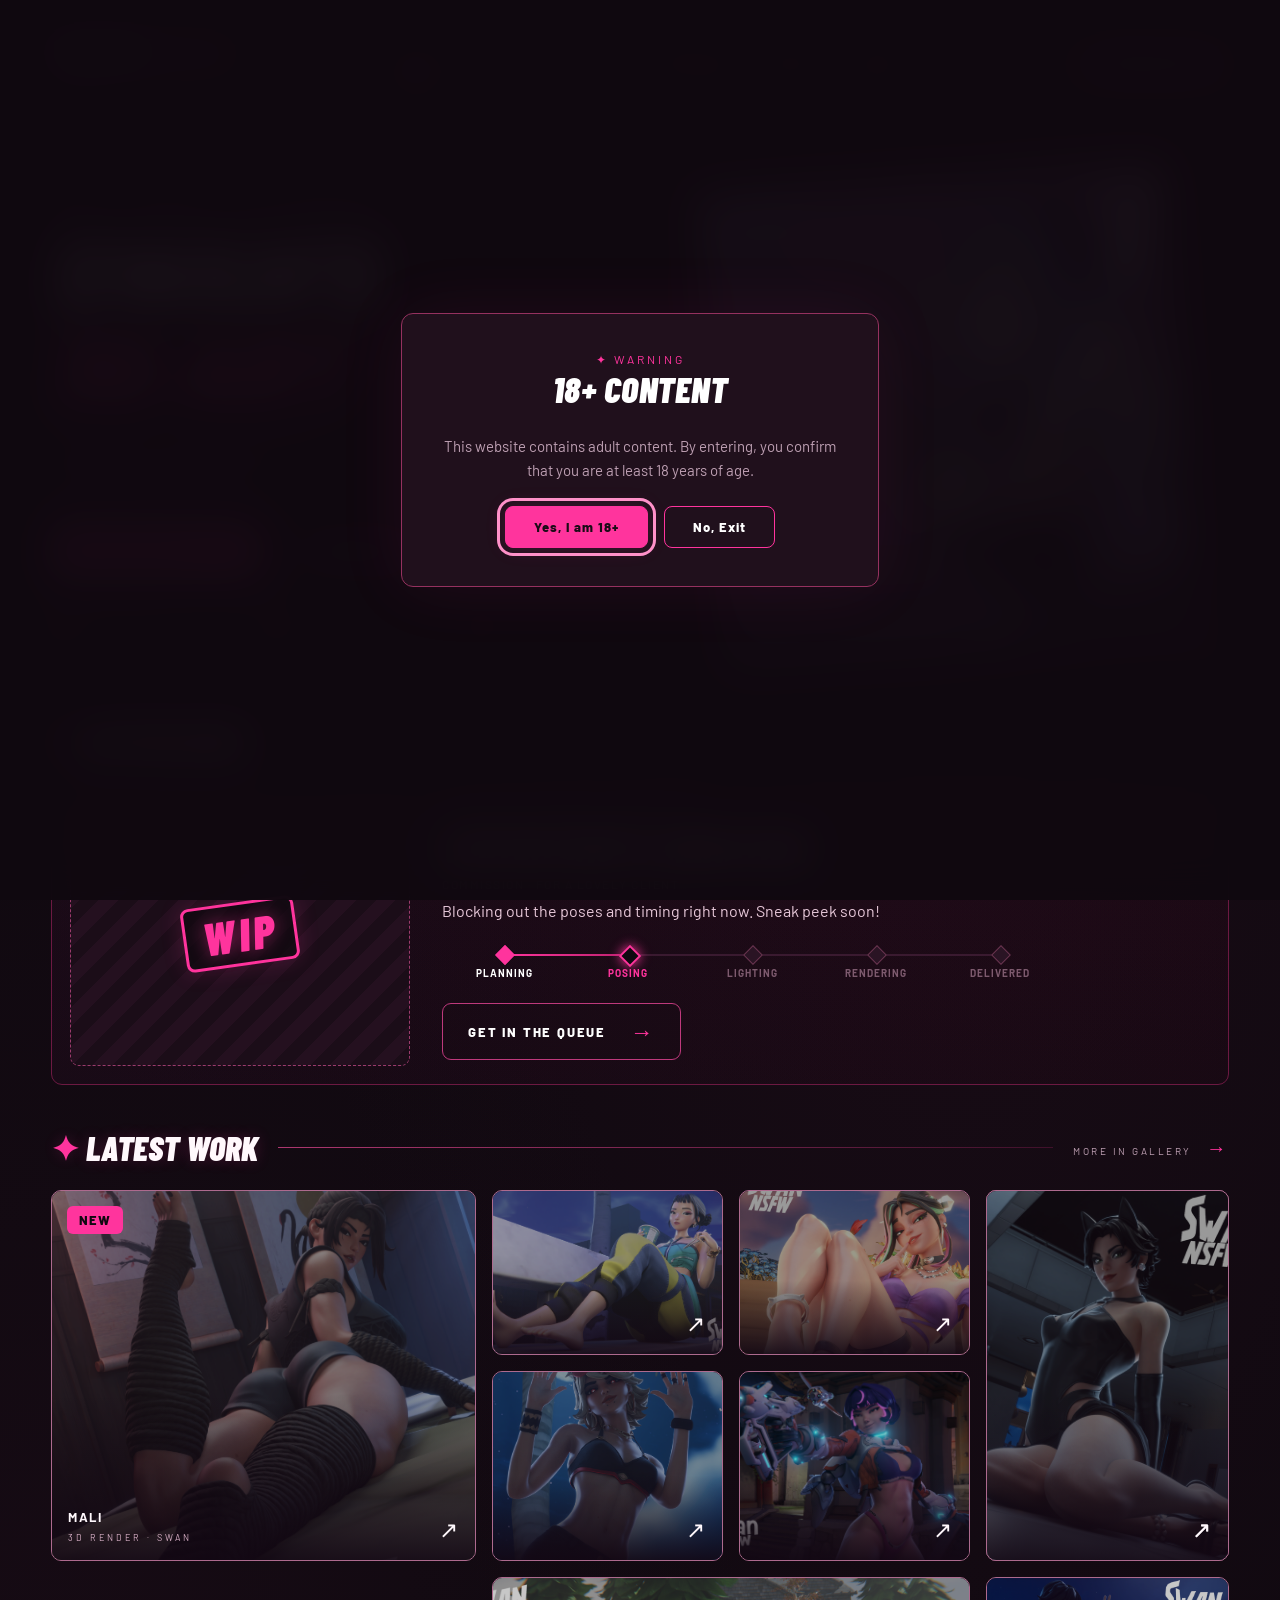
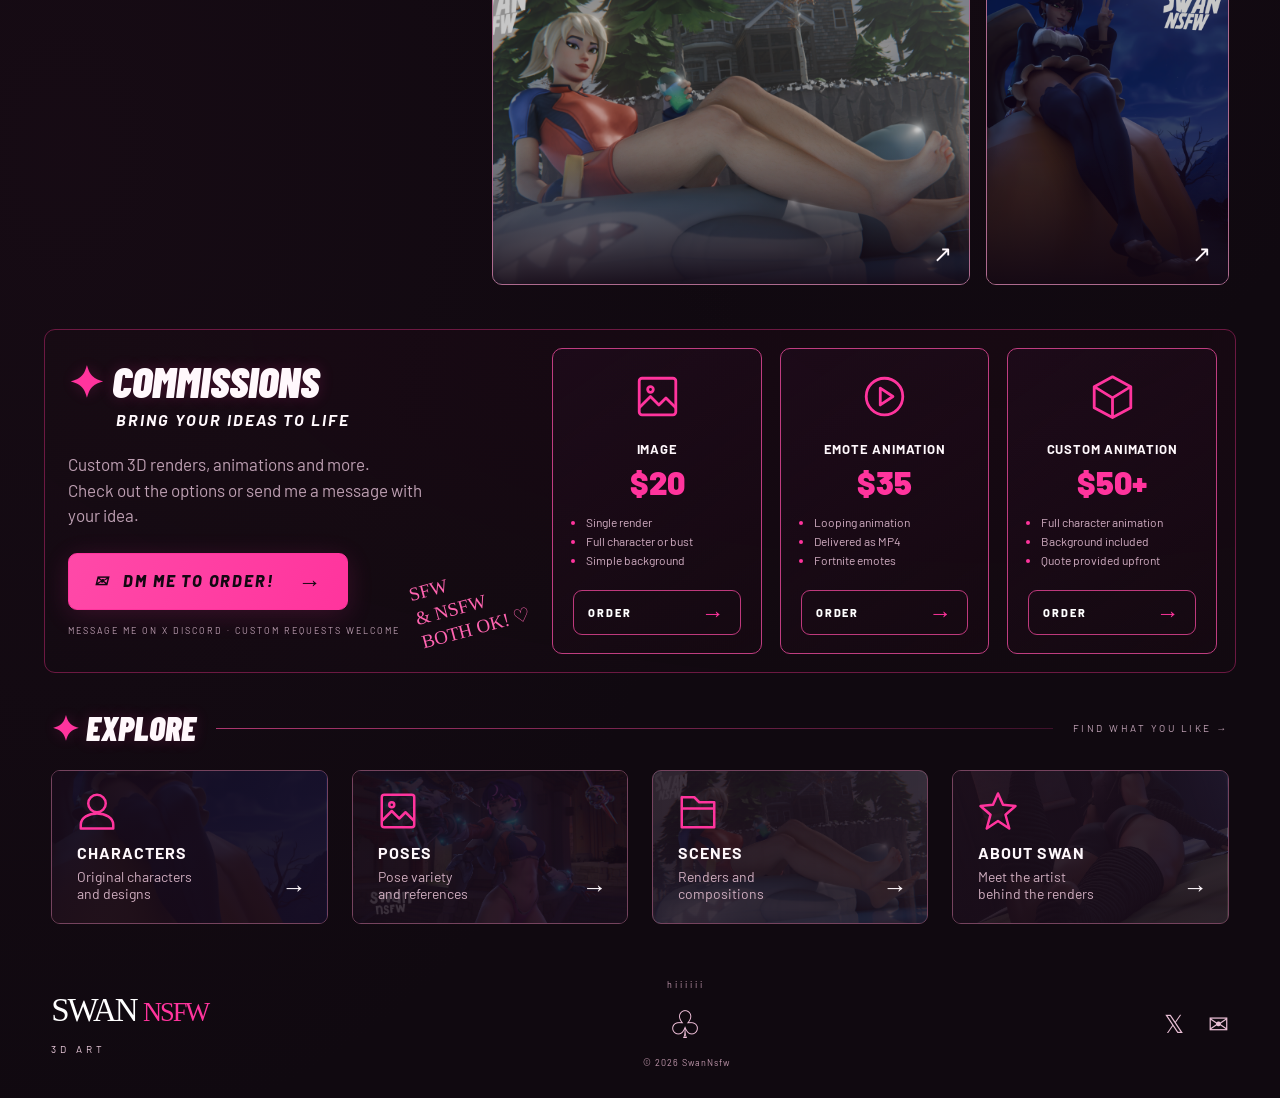
==== commit 6fa542f4: "feat: add "On the desk" section showing current commission in progress Homepage section between the " ====
--- a/index.html
+++ b/index.html
@@ -69,6 +69,38 @@
               class="barcode"></span>3D ARTS<br>SFW / NSFW</span></a><span class="cross cross-one"
           aria-hidden="true">+</span><span class="cross cross-two" aria-hidden="true">+</span></div>
     </section>
+    <!--
+      ✦ CURRENTLY WORKING ON ✦
+      To update: change the title, type, client and note below.
+      data-stage = how far along it is (1 Planning, 2 Posing, 3 Lighting, 4 Rendering, 5 Delivered).
+      Optional sneak peek: put an img tag (pointing at a file in images/) inside .wip-peek (it shows blurred).
+      Nothing in progress? Add the word hidden to the section:  <section class="wip-section" hidden>
+    -->
+    <section class="wip-section" data-stage="2" aria-labelledby="wip-title">
+      <div class="section-heading">
+        <h2><span>✦</span> On the desk</h2>
+        <div></div><span class="section-kicker">Updated live-ish ♡</span>
+      </div>
+      <article class="wip-card">
+        <div class="wip-peek" aria-hidden="true">
+          <span class="wip-stamp">WIP</span>
+        </div>
+        <div class="wip-body">
+          <p class="wip-status"><i></i> Swan is currently working on</p>
+          <h3 id="wip-title">Custom emote animation</h3>
+          <p class="wip-meta">Commission <span>·</span> for a lovely client</p>
+          <p class="wip-note">Blocking out the poses and timing right now. Sneak peek soon!</p>
+          <ol class="wip-steps">
+            <li>Planning</li>
+            <li>Posing</li>
+            <li>Lighting</li>
+            <li>Rendering</li>
+            <li>Delivered</li>
+          </ol>
+          <a class="outline-button" href="commissions.html">Get in the queue <span>→</span></a>
+        </div>
+      </article>
+    </section>
     <section class="latest-section">
       <div class="section-heading">
         <h2><span>✦</span> Latest work</h2>
--- a/theme.css
+++ b/theme.css
@@ -20,3 +20,7 @@
 .kitty-message:empty{display:none}
 @keyframes kitty-entrance{from{opacity:0;transform:translateY(35px)}to{opacity:1;transform:translateY(0)}}
 @media(prefers-reduced-motion:reduce){html{scroll-behavior:auto}*,*:before,*:after{animation:none!important;transition:none!important}.reveal,.gi{opacity:1!important;transform:none!important}}
+.wip-section{margin:8px 0 44px}.wip-section[hidden]{display:none}.wip-card{display:grid;grid-template-columns:minmax(220px,340px) 1fr;gap:28px;padding:18px;border:1px solid #6c1942;border-radius:11px;background:radial-gradient(ellipse at 90% 0%,#4f08221c,transparent),linear-gradient(145deg,#210c1e88,#1c071344)}.wip-peek{position:relative;min-height:220px;border-radius:9px;overflow:hidden;border:1px dashed #9b3a6c;background:repeating-linear-gradient(-45deg,#1b0d18 0 14px,#24101f 14px 28px);display:grid;place-items:center}.wip-peek img{position:absolute;inset:0;width:100%;height:100%;object-fit:cover;filter:blur(14px) saturate(1.2);transform:scale(1.15)}.wip-stamp{position:relative;z-index:1;font:italic 900 46px/1 'Barlow Condensed',Arial,sans-serif;letter-spacing:4px;color:var(--pink);border:3px solid var(--pink);border-radius:8px;padding:6px 16px;transform:rotate(-8deg);text-shadow:0 0 18px #ff349d70;box-shadow:0 0 22px #ff349d30;background:#100910aa}.wip-body{display:flex;flex-direction:column;align-items:flex-start;justify-content:center;gap:8px;padding:6px 4px}.wip-status{font-size:11px;font-weight:800;letter-spacing:2.5px;text-transform:uppercase;color:#d4a9c0}.wip-status i{display:inline-block;width:8px;height:8px;margin-right:8px;border-radius:50%;background:#85ff7c;box-shadow:0 0 0 0 #85ff7c90;animation:wip-pulse 1.8s infinite}@keyframes wip-pulse{70%{box-shadow:0 0 0 9px #85ff7c00}100%{box-shadow:0 0 0 0 #85ff7c00}}.wip-body h3{font:italic 900 38px/1.05 'Barlow Condensed',Arial,sans-serif;text-transform:uppercase;text-shadow:0 0 15px #ff349d30}.wip-meta{font-size:12px;letter-spacing:1.5px;text-transform:uppercase;color:var(--muted)}.wip-meta span{color:var(--pink)}.wip-note{color:#e7c8d9;line-height:1.5;max-width:520px}.wip-steps{list-style:none;display:flex;width:100%;max-width:620px;margin:12px 0 10px;padding:0;counter-reset:step}.wip-steps li{flex:1;position:relative;padding-top:24px;font-size:10px;font-weight:700;letter-spacing:1px;text-transform:uppercase;color:#7d5a6e;text-align:center}.wip-steps li:before{content:'';position:absolute;top:5px;left:50%;width:12px;height:12px;margin-left:-6px;transform:rotate(45deg);background:#2a1424;border:1px solid #69344f;z-index:1}.wip-steps li:after{content:'';position:absolute;top:11px;left:-50%;width:100%;height:2px;background:#3a1a30}.wip-steps li:first-child:after{display:none}.wip-steps li.done,.wip-steps li.current{color:#fff}.wip-steps li.done:before{background:var(--pink);border-color:var(--pink)}.wip-steps li.done:after,.wip-steps li.current:after{background:linear-gradient(90deg,var(--pink),#bd226f)}.wip-steps li.current{color:var(--pink)}.wip-steps li.current:before{background:#100910;border:2px solid var(--pink);box-shadow:0 0 12px var(--pink)}.wip-body .outline-button{margin-top:6px}
+@media(max-width:900px){.wip-card{grid-template-columns:1fr}.wip-peek{min-height:170px}.wip-body h3{font-size:30px}}
+@media(max-width:600px){.wip-section{margin:0 0 32px}.wip-card{padding:14px;gap:18px}.wip-steps li{font-size:8px;letter-spacing:0}}
+@media(prefers-reduced-motion:reduce){.wip-status i{animation:none}}
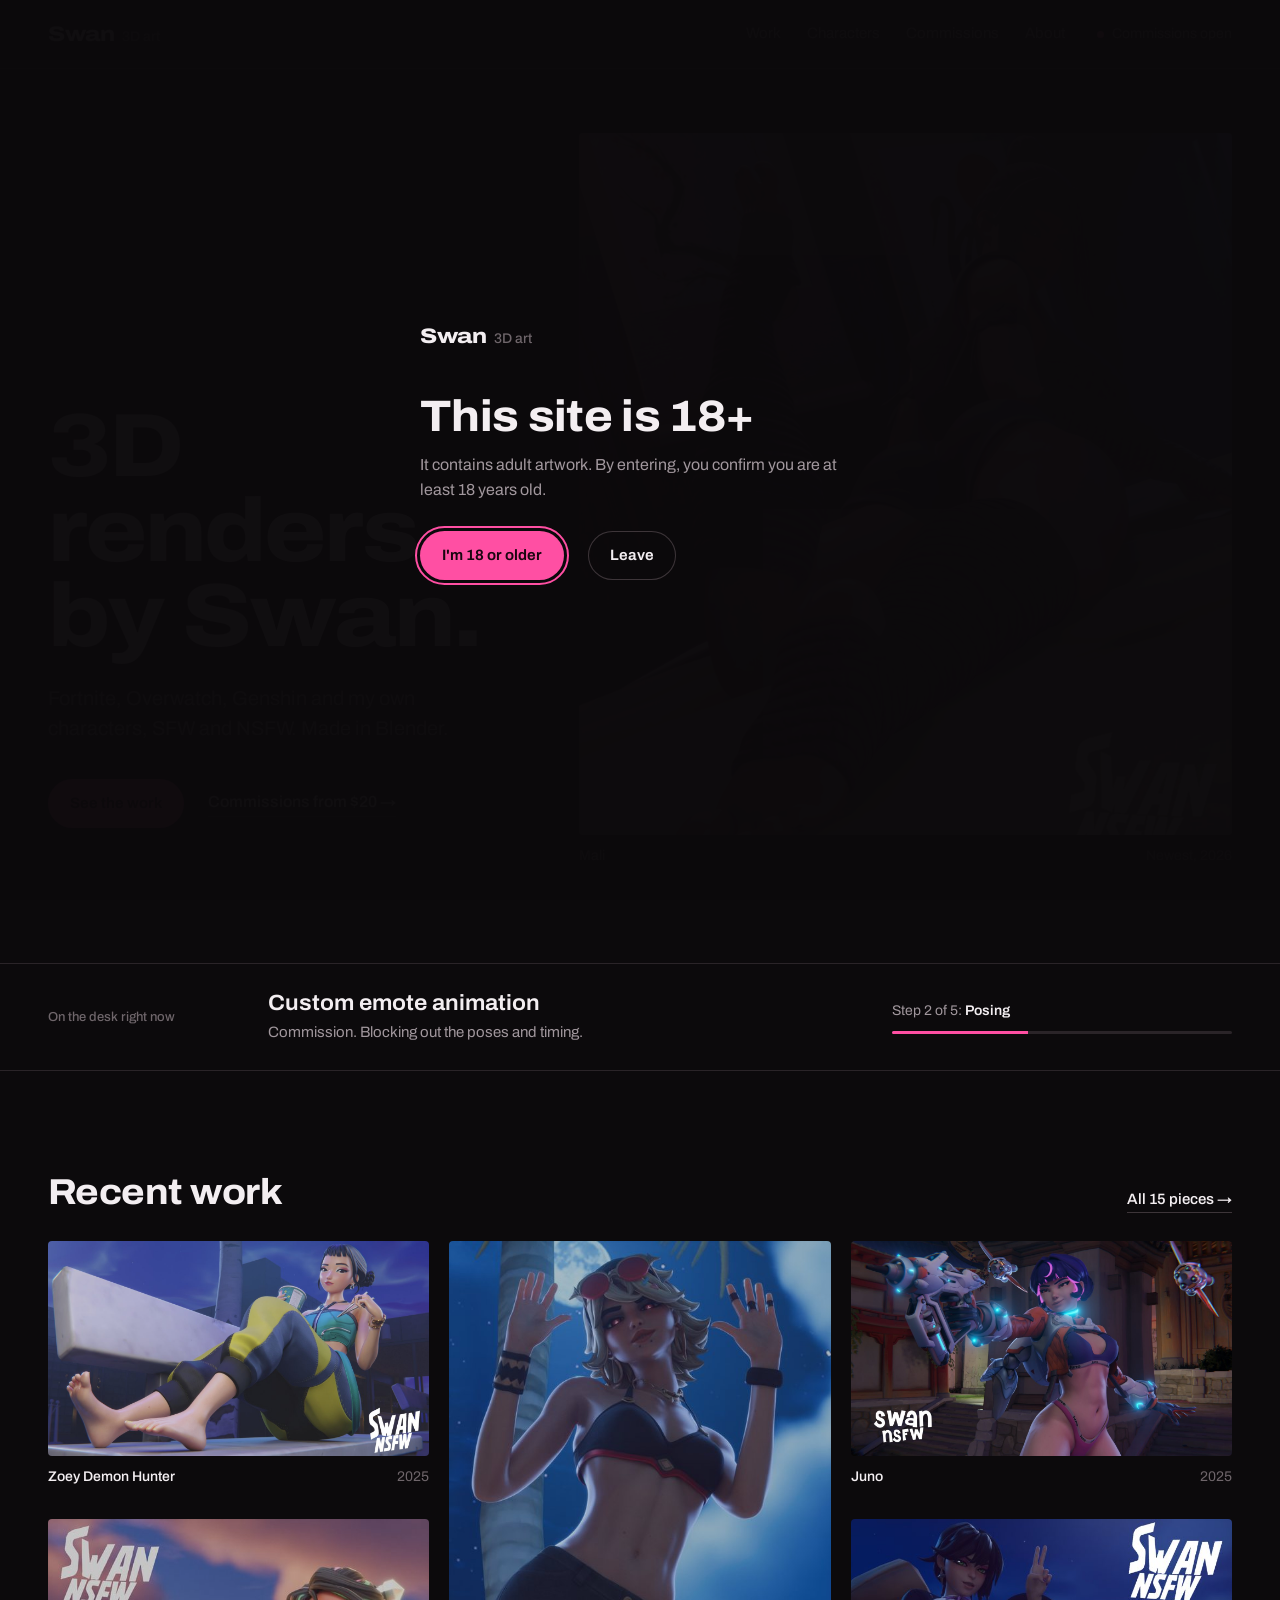
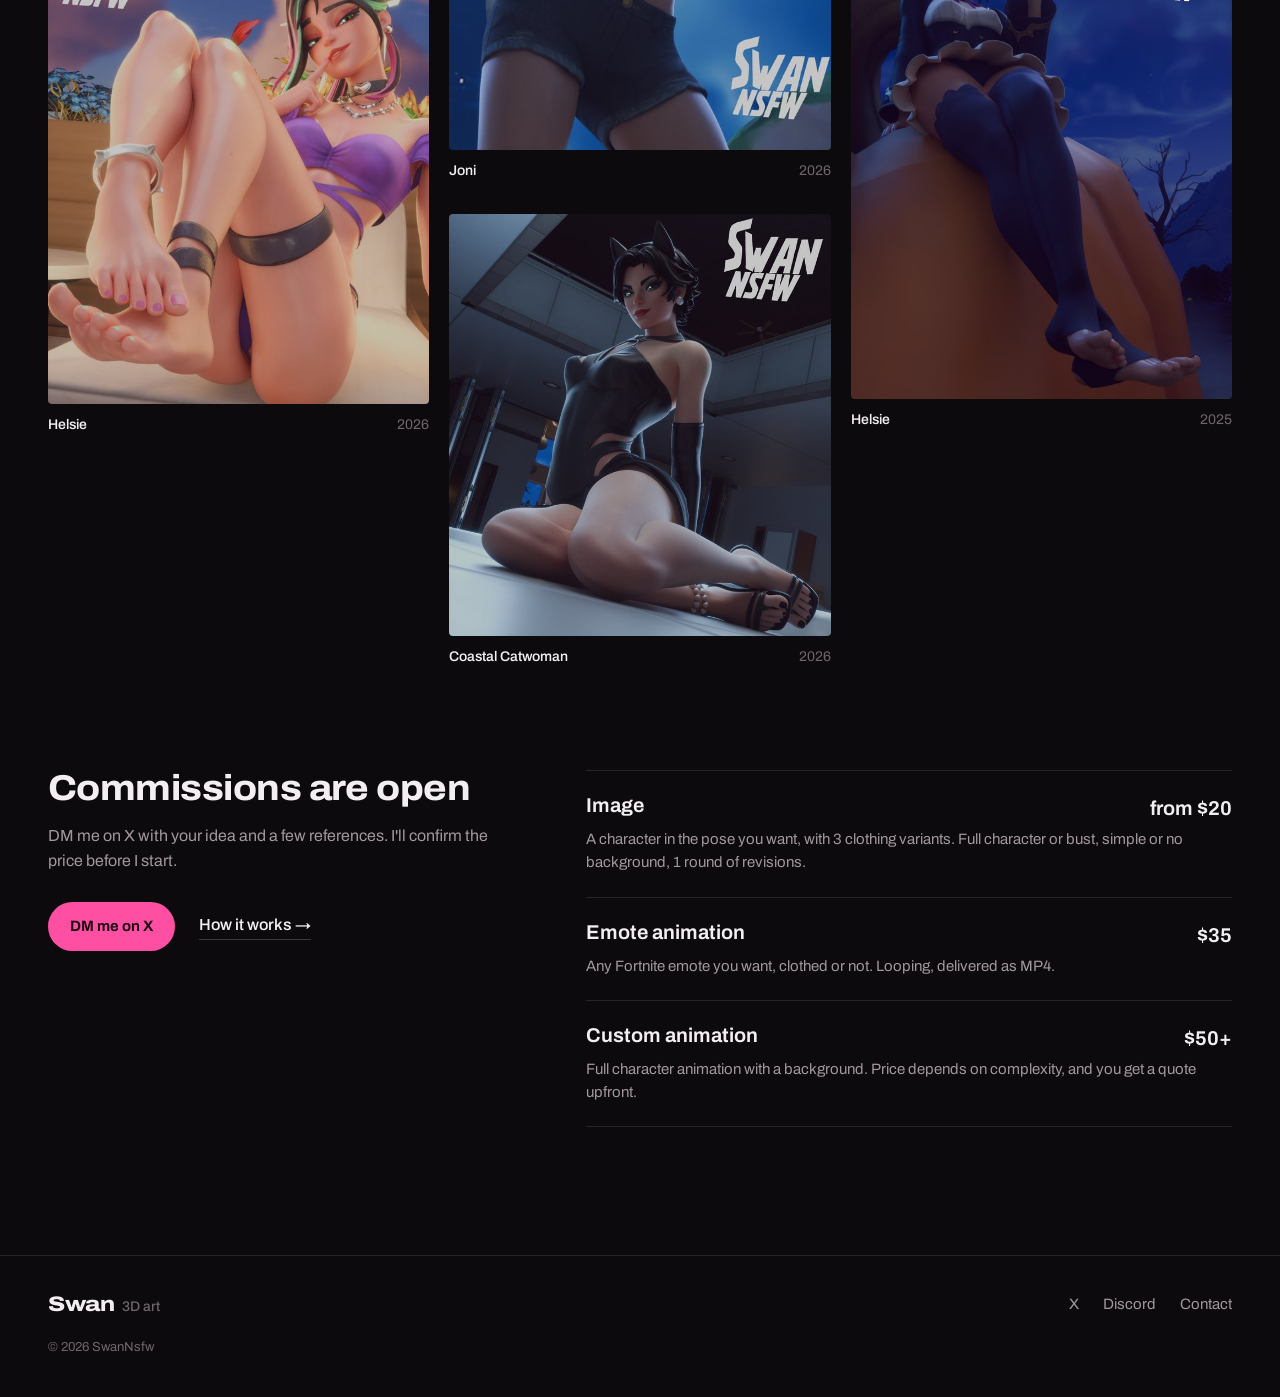
==== commit 2a3386b1: "Redesign site gallery-first Replace the template-style look (bordered glowing cards, tiny tracked la" ====
--- a/index.html
+++ b/index.html
@@ -4,239 +4,88 @@
 <head>
   <meta charset="UTF-8">
   <meta name="viewport" content="width=device-width,initial-scale=1">
-  <title>Swan — 3D Art</title>
-  <meta name="description"
-    content="3D character art, renders and custom animations by Swan. Explore the gallery and commission your next idea.">
-  <link rel="stylesheet" href="theme.css">
+  <title>Swan, 3D art</title>
+  <meta name="description" content="3D renders and animations by Swan: Fortnite, Overwatch, Genshin and original characters. Commissions open.">
+  <meta name="theme-color" content="#0c0a0c">
+  <link rel="icon" href="images/SWAN.png">
+  <link rel="stylesheet" href="site.css">
   <script src="site.js" defer></script>
 </head>
 
-<body class="landing-page">
-  <div id="age-warning" class="age-modal">
-    <div class="age-modal-content">
-      <div class="sh" style="margin-bottom: 24px; margin-top: 0;">
-        <span class="sl">✦ Warning</span>
-        <h2 class="st" style="font-size: 36px;">18+ Content</h2>
-        <div class="sline"></div>
+<body>
+  <header class="site-header">
+    <div class="wrap"><a class="wordmark" href="index.html">Swan<span>3D art</span></a>
+      <nav class="site-nav" aria-label="Main"><a href="gallery.html">Work</a><a href="characters.html">Characters</a><a href="commissions.html">Commissions</a><a href="about.html">About</a></nav>
+      <a class="status" href="commissions.html">Commissions open</a>
+    </div>
+  </header>
+  <main>
+    <section class="wrap intro">
+      <div class="intro-copy">
+        <h1>3D renders by Swan.</h1>
+        <p class="lede">Fortnite, Overwatch, Genshin and my own characters, SFW and NSFW. Made in Blender.</p>
+        <div class="intro-actions"><a class="button" href="gallery.html">See the work</a><a class="link arrow"
+            href="commissions.html">Commissions from $20</a></div>
       </div>
-      <p
-        style="margin-bottom: 24px; color: var(--muted); font-size: 15px; text-align: center; max-width: 400px; line-height: 1.6;">
-        This website contains adult content. By entering, you confirm that you are at least 18 years of age.
-      </p>
-      <div style="display: flex; gap: 16px; justify-content: center; flex-wrap: wrap;">
-        <button id="btn-yes" class="btn-p" style="padding: 12px 28px; font-size: 13px;">Yes, I am 18+</button>
-        <button id="btn-no" class="btn-g" style="padding: 12px 28px; font-size: 13px;">No, Exit</button>
-      </div>
-    </div>
-  </div>
-  <nav id="nav" class="site-nav"><a class="brand" href="index.html" aria-label="Swan NSFW home"><span>SWAN
-        <b>NSFW</b></span><small>3D ART</small></a><button class="menu-toggle" aria-label="Toggle navigation"
-      aria-expanded="false">☰</button>
-    <ul class="nav-links">
-      <li><a href="index.html" class="active" aria-current="page">Home</a></li>
-      <li><a href="gallery.html">Gallery</a></li>
-      <li><a href="home.html">Characters</a></li>
-      <li><a href="commissions.html">Commissions</a></li>
-      <li><a href="about.html">About Me</a></li>
-      <li><a href="gallery.html#contact">Contact</a></li>
-    </ul><a class="open-badge" href="commissions.html"><i></i> Commissions open</a>
-  </nav>
-  <main class="site-main">
-    <section class="landing-hero">
-      <div class="hero-copy">
-        <p class="eyebrow">SFW <span>×</span> NSFW <span>×</span> 3D RENDERS</p>
-        <h1>SWAN'S<br><em>3D ART</em></h1>
-        <p class="hero-description">Characters, pinups, poses and<br class="desktop-break"> commissioned artwork.
-        </p>
-        <div class="actions"><a class="pink-button" href="gallery.html">View gallery <span>→</span></a><a
-            class="outline-button" href="commissions.html">Commissions <span>→</span></a></div>
-        <div class="specialties"><span><svg viewBox="0 0 32 32" fill="none" stroke="currentColor" stroke-width="2"
-              stroke-linejoin="round" aria-hidden="true">
-              <rect x="3" y="3" width="26" height="26" rx="2" />
-              <circle cx="11" cy="11" r="2" />
-              <path d="m3 24 8-8 6 6 5-5 7 7" />
-            </svg> 3D RENDERS</span><span><svg viewBox="0 0 32 32" fill="none" stroke="currentColor" stroke-width="2"
-              stroke-linejoin="round" aria-hidden="true">
-              <path d="m16 2 13 7v15l-13 7L3 24V9z M3 9l13 8 13-8 M16 17v14" />
-            </svg> Animations</span><span><svg viewBox="0 0 32 32" fill="none" stroke="currentColor" stroke-width="2"
-              stroke-linejoin="round" aria-hidden="true">
-              <path d="m16 2 4 9 10 1-8 7 3 11-9-6-9 6 3-11-8-7 10-1z" />
-            </svg> MADE IN BLENDER</span></div>
-      </div>
-      <div class="hero-art"><span class="hero-watermark" aria-hidden="true">SWAN</span><span class="scribble"
-          aria-hidden="true">ART<br>WITH<br>LOVE<br>━━━━</span><a href="gallery.html" class="featured-print"><img
-            src="images/VIVIANFINAL1.jpg" alt="Featured character render by Swan"><span class="print-label"><span
-              class="barcode"></span>3D ARTS<br>SFW / NSFW</span></a><span class="cross cross-one"
-          aria-hidden="true">+</span><span class="cross cross-two" aria-hidden="true">+</span></div>
+      <figure class="intro-art"><img src="images/web/Mali.jpg" alt="Mali, 3D render by Swan" width="1728" height="2000" fetchpriority="high">
+        <figcaption>Mali<span>Newest, 2026</span></figcaption>
+      </figure>
     </section>
+
     <!--
-      ✦ CURRENTLY WORKING ON ✦
-      To update: change the title, type, client and note below.
-      data-stage = how far along it is (1 Planning, 2 Posing, 3 Lighting, 4 Rendering, 5 Delivered).
-      Optional sneak peek: put an img tag (pointing at a file in images/) inside .wip-peek (it shows blurred).
-      Nothing in progress? Add the word hidden to the section:  <section class="wip-section" hidden>
+      ON THE DESK: what Swan is working on right now.
+      Edit the title and note. data-stage is how far along it is (1 to 5, matching data-steps).
+      Nothing in progress? Add the word hidden:  <section class="desk" hidden ...>
     -->
-    <section class="wip-section" data-stage="2" aria-labelledby="wip-title">
-      <div class="section-heading">
-        <h2><span>✦</span> On the desk</h2>
-        <div></div><span class="section-kicker">Updated live-ish ♡</span>
-      </div>
-      <article class="wip-card">
-        <div class="wip-peek" aria-hidden="true">
-          <span class="wip-stamp">WIP</span>
+    <section class="desk" data-stage="2" data-steps="Planning,Posing,Lighting,Rendering,Delivered" aria-labelledby="desk-title">
+      <div class="wrap">
+        <div class="label">On the desk right now</div>
+        <div>
+          <h3 id="desk-title">Custom emote animation</h3>
+          <p>Commission. Blocking out the poses and timing.</p>
         </div>
-        <div class="wip-body">
-          <p class="wip-status"><i></i> Swan is currently working on</p>
-          <h3 id="wip-title">Custom emote animation</h3>
-          <p class="wip-meta">Commission <span>·</span> for a lovely client</p>
-          <p class="wip-note">Blocking out the poses and timing right now. Sneak peek soon!</p>
-          <ol class="wip-steps">
-            <li>Planning</li>
-            <li>Posing</li>
-            <li>Lighting</li>
-            <li>Rendering</li>
-            <li>Delivered</li>
-          </ol>
-          <a class="outline-button" href="commissions.html">Get in the queue <span>→</span></a>
+        <div class="desk-progress"><span class="desk-text">Step 2 of 5: <strong>Posing</strong></span>
+          <div class="desk-bar"><i></i></div>
         </div>
-      </article>
-    </section>
-    <section class="latest-section">
-      <div class="section-heading">
-        <h2><span>✦</span> Latest work</h2>
-        <div></div><a href="gallery.html">More in gallery <span>→</span></a>
-      </div>
-
-      <div class="latest-grid"><a class="art-card lead" href="gallery.html#gallery"><img src="images/Mali.png"
-            alt="Mali, 3D artwork by Swan">
-          <div class="art-caption"><strong>Mali</strong><small>3D RENDER · SWAN</small></div><span
-            class="new-tag">NEW</span><span class="art-arrow">↗</span>
-        </a><a class="art-card " href="gallery.html#gallery"><img src="images/KpopDemon.png"
-            alt="Zoey Demon Hunter, 3D artwork by Swan" loading="lazy">
-          <div class="art-caption"><strong>Zoey Demon Hunter</strong><small>3D RENDER · SWAN</small></div><span
-            class="art-arrow">↗</span>
-        </a><a class="art-card " href="gallery.html#gallery"><img src="images/BeachHelsie.png"
-            alt="Helsie, 3D artwork by Swan" loading="lazy">
-          <div class="art-caption"><strong>Helsie</strong><small>3D RENDER · SWAN</small></div><span
-            class="art-arrow">↗</span>
-        </a><a class="art-card " href="gallery.html#gallery"><img src="images/Joni.png" alt="Joni, 3D artwork by Swan"
-            loading="lazy">
-          <div class="art-caption"><strong>Joni</strong><small>3D RENDER · SWAN</small></div><span
-            class="art-arrow">↗</span>
-        </a><a class="art-card " href="gallery.html#gallery"><img src="images/Juno.png" alt="Juno, 3D artwork by Swan"
-            loading="lazy">
-          <div class="art-caption"><strong>Juno</strong><small>3D RENDER · SWAN</small></div><span
-            class="art-arrow">↗</span>
-        </a><a class="art-card tall" href="gallery.html#gallery"><img src="images/Hope.png"
-            alt="Hope, 3D artwork by Swan" loading="lazy">
-          <div class="art-caption"><strong>Hope</strong><small>3D RENDER · SWAN</small></div><span
-            class="art-arrow">↗</span>
-        </a><a class="art-card wide" href="gallery.html#gallery"><img src="images/Beach.png"
-            alt="SunStrider, 3D artwork by Swan" loading="lazy">
-          <div class="art-caption"><strong>SunStrider</strong><small>3D RENDER · SWAN</small></div><span
-            class="art-arrow">↗</span>
-        </a>
-        </a><a class="art-card " href="gallery.html#gallery"><img src="images/HelsieWitch.png"
-            alt="Helsie, 3D artwork by Swan" loading="lazy">
-          <div class="art-caption"><strong>Helsie</strong><small>3D RENDER · SWAN</small></div><span
-            class="art-arrow">↗</span>
-        </a><a class="art-card tall" href="gallery.html#gallery"><img src="images/Catwoman.png"
-            alt="Coastal Catwoman, 3D artwork by Swan" loading="lazy">
-          <div class="art-caption"><strong>Coastal Catwoman</strong><small>3D RENDER · SWAN</small></div><span
-            class="art-arrow">↗</span>
-        </a>
       </div>
     </section>
-    <section class="commission-strip">
-      <div class="commission-copy">
-        <h2><span>✦</span> Commissions</h2>
-        <h3>Bring your ideas to life</h3>
-        <p>Custom 3D renders, animations and more.<br>Check out the options or send me a message with your idea.</p><a
-          class="pink-button" href="https://x.com/Swan_Nsfw" target="_blank" rel="noopener noreferrer">✉ &nbsp; DM me to
-          order! <span>→</span></a><small>MESSAGE ME ON X DISCORD · CUSTOM REQUESTS WELCOME</small><span
-          class="commission-note" aria-hidden="true">SFW<br>& NSFW<br>BOTH OK! ♡</span>
+
+    <section class="wrap section" aria-labelledby="recent-title">
+      <div class="section-head">
+        <h2 id="recent-title">Recent work</h2><a class="link arrow" href="gallery.html">All 15 pieces</a>
       </div>
-      <article class="price-card"><svg viewBox="0 0 32 32" fill="none" stroke="currentColor" stroke-width="2"
-          stroke-linejoin="round" aria-hidden="true">
-          <rect x="3" y="3" width="26" height="26" rx="2" />
-          <circle cx="11" cy="11" r="2" />
-          <path d="m3 24 8-8 6 6 5-5 7 7" />
-        </svg>
-        <h3>Image</h3><strong class="price">$20</strong>
-        <ul>
-          <li>Single render</li>
-          <li>Full character or bust</li>
-          <li>Simple background</li>
-        </ul><a class="outline-button" href="commissions.html">Order <span>→</span></a>
-      </article>
-      <article class="price-card"><svg viewBox="0 0 32 32" fill="none" stroke="currentColor" stroke-width="2"
-          stroke-linejoin="round" aria-hidden="true">
-          <circle cx="16" cy="16" r="13" />
-          <path d="m13 10 9 6-9 6z" />
-        </svg>
-        <h3>Emote animation</h3><strong class="price">$35</strong>
-        <ul>
-          <li>Looping animation</li>
-          <li>Delivered as MP4</li>
-          <li>Fortnite emotes</li>
-        </ul><a class="outline-button" href="commissions.html">Order <span>→</span></a>
-      </article>
-      <article class="price-card"><svg viewBox="0 0 32 32" fill="none" stroke="currentColor" stroke-width="2"
-          stroke-linejoin="round" aria-hidden="true">
-          <path d="m16 2 13 7v15l-13 7L3 24V9z M3 9l13 8 13-8 M16 17v14" />
-        </svg>
-        <h3>Custom animation</h3><strong class="price">$50+</strong>
-        <ul>
-          <li>Full character animation</li>
-          <li>Background included</li>
-          <li>Quote provided upfront</li>
-        </ul><a class="outline-button" href="commissions.html">Order <span>→</span></a>
-      </article>
+      <div class="work-grid">
+      <figure class="work-item"><button type="button" data-full="images/web/KpopDemon.jpg" aria-label="View Zoey Demon Hunter full size"><img src="images/web/KpopDemon.jpg" alt="Zoey Demon Hunter, 3D render" width="1390" height="782" loading="lazy"></button><figcaption><strong>Zoey Demon Hunter</strong><span>2025</span></figcaption></figure>
+      <figure class="work-item"><button type="button" data-full="images/web/BeachHelsie.jpg" aria-label="View Helsie full size"><img src="images/web/BeachHelsie.jpg" alt="Helsie at the beach, 3D render" width="604" height="768" loading="lazy"></button><figcaption><strong>Helsie</strong><span>2026</span></figcaption></figure>
+      <figure class="work-item"><button type="button" data-full="images/web/Joni.jpg" aria-label="View Joni full size"><img src="images/web/Joni.jpg" alt="Joni, 3D render" width="575" height="768" loading="lazy"></button><figcaption><strong>Joni</strong><span>2026</span></figcaption></figure>
+      <figure class="work-item"><button type="button" data-full="images/web/Catwoman.jpg" aria-label="View Coastal Catwoman full size"><img src="images/web/Catwoman.jpg" alt="Coastal Catwoman, 3D render" width="694" height="768" loading="lazy"></button><figcaption><strong>Coastal Catwoman</strong><span>2026</span></figcaption></figure>
+      <figure class="work-item"><button type="button" data-full="images/web/Juno.jpg" aria-label="View Juno full size"><img src="images/web/Juno.jpg" alt="Juno, 3D render" width="1390" height="782" loading="lazy"></button><figcaption><strong>Juno</strong><span>2025</span></figcaption></figure>
+      <figure class="work-item"><button type="button" data-full="images/web/HelsieWitch.jpg" aria-label="View Helsie full size"><img src="images/web/HelsieWitch.jpg" alt="Helsie as a witch, 3D render" width="704" height="886" loading="lazy"></button><figcaption><strong>Helsie</strong><span>2025</span></figcaption></figure>
+      </div>
     </section>
-    <section class="explore-section">
-      <div class="section-heading">
-        <h2><span>✦</span> Explore</h2>
-        <div></div><span class="section-kicker">Find what you like →</span>
+
+    <section class="wrap section commission-teaser" aria-labelledby="commissions-title">
+      <div>
+        <h2 id="commissions-title">Commissions are open</h2>
+        <p class="muted">DM me on X with your idea and a few references. I'll confirm the price before I start.</p>
+        <div class="intro-actions"><a class="button" href="https://x.com/Swan_Nsfw" target="_blank"
+            rel="noopener noreferrer">DM me on X</a><a class="link arrow" href="commissions.html">How it works</a></div>
       </div>
-      <div class="explore-grid"><a class="explore-card" href="home.html"
-          style="--card-art:url('images/HelsieWitch.png')"><svg viewBox="0 0 32 32" fill="none" stroke="currentColor"
-            stroke-width="2" stroke-linejoin="round" aria-hidden="true">
-            <circle cx="16" cy="10" r="7" />
-            <path d="M3 30v-3c0-12 26-12 26 0v3z" />
-          </svg>
-          <h3>Characters</h3>
-          <p>Original characters<br>and designs</p><span>→</span>
-        </a><a class="explore-card" href="gallery.html#gallery" style="--card-art:url('images/Juno.png')"><svg
-            viewBox="0 0 32 32" fill="none" stroke="currentColor" stroke-width="2" stroke-linejoin="round"
-            aria-hidden="true">
-            <rect x="3" y="3" width="26" height="26" rx="2" />
-            <circle cx="11" cy="11" r="2" />
-            <path d="m3 24 8-8 6 6 5-5 7 7" />
-          </svg>
-          <h3>Poses</h3>
-          <p>Pose variety<br>and references</p><span>→</span>
-        </a><a class="explore-card" href="gallery.html#gallery" style="--card-art:url('images/Beach.png')"><svg
-            viewBox="0 0 32 32" fill="none" stroke="currentColor" stroke-width="2" stroke-linejoin="round"
-            aria-hidden="true">
-            <path d="M3 9V5h10l4 4h12v20H3z M3 14h26" />
-          </svg>
-          <h3>Scenes</h3>
-          <p>Renders and<br>compositions</p><span>→</span>
-        </a><a class="explore-card" href="about.html" style="--card-art:url('images/Mali.png')"><svg viewBox="0 0 32 32"
-            fill="none" stroke="currentColor" stroke-width="2" stroke-linejoin="round" aria-hidden="true">
-            <path d="m16 2 4 9 10 1-8 7 3 11-9-6-9 6 3-11-8-7 10-1z" />
-          </svg>
-          <h3>About Swan</h3>
-          <p>Meet the artist<br>behind the renders</p><span>→</span>
-        </a></div>
+      <div class="prices">
+          <div class="price-row"><h3>Image</h3><span class="price">from $20</span><p>A character in the pose you want, with 3 clothing variants. Full character or bust, simple or no background, 1 round of revisions.</p></div>
+          <div class="price-row"><h3>Emote animation</h3><span class="price">$35</span><p>Any Fortnite emote you want, clothed or not. Looping, delivered as MP4.</p></div>
+          <div class="price-row"><h3>Custom animation</h3><span class="price">$50+</span><p>Full character animation with a background. Price depends on complexity, and you get a quote upfront.</p></div>
+      </div>
     </section>
   </main>
-  <footer class="site-footer"><a class="brand" href="index.html" aria-label="Swan NSFW home"><span>SWAN
-        <b>NSFW</b></span><small>3D ART</small></a>
-    <div class="footer-motto">hiiiiii<span>♧</span><small>© 2026 SwanNsfw</small></div>
-    <div class="socials"><a href="https://x.com/Swan_Nsfw" target="_blank" rel="noopener noreferrer"
-        aria-label="Swan on X">𝕏</a><a href="gallery.html#contact" aria-label="Contact Swan">✉</a></div>
+  <footer class="site-footer">
+    <div class="wrap"><a class="wordmark" href="index.html">Swan<span>3D art</span></a>
+      <nav aria-label="Elsewhere"><a href="https://x.com/Swan_Nsfw" target="_blank" rel="noopener noreferrer">X</a><a
+          href="https://discord.gg/askz9kZTuz" target="_blank" rel="noopener noreferrer">Discord</a><a
+          href="about.html#contact">Contact</a></nav>
+      <small>© 2026 SwanNsfw</small>
+    </div>
   </footer>
 </body>
 
-</html>+</html>
--- a/site.css
+++ b/site.css
@@ -0,0 +1,272 @@
+@import url('https://fonts.googleapis.com/css2?family=Archivo:wdth,wght@62..125,300..900&display=swap');
+
+/* ---------- Tokens ---------- */
+:root {
+  --bg: #0c0a0c;
+  --surface: #151215;
+  --line: #2a2428;
+  --line-strong: #3d3539;
+  --text: #f3eef1;
+  --muted: #a1979d;
+  --faint: #6f666b;
+  --pink: #ff4fa3;
+  --pink-ink: #1a0610;
+  --pad: clamp(16px, 4vw, 48px);
+  --max: 1400px;
+  color-scheme: dark;
+}
+
+/* ---------- Base ---------- */
+*, *::before, *::after { box-sizing: border-box; }
+html { scroll-behavior: smooth; -webkit-text-size-adjust: 100%; }
+body {
+  margin: 0;
+  background: var(--bg);
+  color: var(--text);
+  font: 400 16px/1.55 Archivo, system-ui, sans-serif;
+  font-stretch: 100%;
+  overflow-x: hidden;
+}
+img, video { display: block; max-width: 100%; }
+a { color: inherit; text-decoration: none; }
+button { font: inherit; color: inherit; cursor: pointer; }
+h1, h2, h3, p, dl, dd, ol, ul, figure { margin: 0; }
+ol, ul { padding: 0; list-style: none; }
+:focus-visible { outline: 2px solid var(--pink); outline-offset: 3px; }
+@media (prefers-reduced-motion: reduce) { html { scroll-behavior: auto; } *, *::before, *::after { transition: none !important; animation: none !important; } }
+
+.wrap { width: 100%; max-width: var(--max); margin: 0 auto; padding: 0 var(--pad); }
+
+/* Type scale: one family, hierarchy from width + weight */
+.display, h1 {
+  font-size: clamp(40px, 7vw, 96px);
+  line-height: .95;
+  font-weight: 800;
+  font-stretch: 112%;
+  letter-spacing: -.025em;
+}
+h2 {
+  font-size: clamp(26px, 3vw, 36px);
+  line-height: 1.05;
+  font-weight: 750;
+  font-stretch: 108%;
+  letter-spacing: -.015em;
+}
+h3 { font-size: 19px; line-height: 1.25; font-weight: 650; }
+.lede { font-size: clamp(17px, 1.6vw, 20px); line-height: 1.5; color: var(--muted); max-width: 34em; }
+.muted { color: var(--muted); }
+.label { font-size: 13px; color: var(--faint); font-weight: 500; }
+
+/* Links and buttons */
+.button {
+  display: inline-flex; align-items: center; gap: 10px;
+  padding: 13px 22px;
+  border-radius: 999px;
+  background: var(--pink); color: var(--pink-ink);
+  font-weight: 650; font-size: 15px;
+  border: 0;
+  transition: background .15s;
+}
+.button:hover { background: #ff73b6; }
+.button.quiet { background: transparent; color: var(--text); box-shadow: inset 0 0 0 1px var(--line-strong); }
+.button.quiet:hover { background: var(--surface); }
+.link { font-weight: 550; border-bottom: 1px solid var(--line-strong); padding-bottom: 1px; transition: border-color .15s, color .15s; }
+.link:hover { border-color: var(--pink); color: #fff; }
+.arrow::after { content: ' →'; }
+
+/* ---------- Header ---------- */
+.site-header { border-bottom: 1px solid var(--line); }
+.site-header .wrap { display: flex; align-items: center; gap: 32px; height: 68px; }
+.wordmark { font-weight: 800; font-stretch: 118%; font-size: 21px; letter-spacing: -.02em; white-space: nowrap; }
+.wordmark span { color: var(--faint); font-weight: 500; font-stretch: 100%; font-size: 14px; letter-spacing: 0; margin-left: 8px; }
+.site-nav { display: flex; gap: 26px; margin-left: auto; }
+.site-nav a { font-size: 15px; color: var(--muted); padding: 6px 0; transition: color .15s; }
+.site-nav a:hover, .site-nav a[aria-current="page"] { color: var(--text); }
+.site-nav a[aria-current="page"] { box-shadow: 0 2px 0 var(--pink); }
+.status { display: inline-flex; align-items: center; gap: 8px; font-size: 14px; color: var(--muted); white-space: nowrap; }
+.status::before { content: ''; width: 7px; height: 7px; border-radius: 50%; background: var(--pink); }
+.status:hover { color: var(--text); }
+
+@media (max-width: 760px) {
+  .site-header .wrap { flex-wrap: wrap; height: auto; padding-top: 14px; padding-bottom: 0; row-gap: 6px; }
+  .site-header .status { margin-left: auto; font-size: 13px; }
+  .site-nav { order: 3; width: 100%; margin: 0 calc(var(--pad) * -1); padding: 0 var(--pad) 2px; gap: 22px; overflow-x: auto; scrollbar-width: none; }
+  .site-nav::-webkit-scrollbar { display: none; }
+  .site-nav a { padding: 10px 0 12px; white-space: nowrap; }
+}
+
+/* ---------- Footer ---------- */
+.site-footer { border-top: 1px solid var(--line); margin-top: clamp(64px, 10vw, 128px); }
+.site-footer .wrap { display: flex; flex-wrap: wrap; align-items: center; gap: 16px 32px; padding-top: 32px; padding-bottom: 40px; }
+.site-footer .wordmark { background: none; border: 0; padding: 0; text-align: left; }
+.site-footer nav { display: flex; gap: 24px; margin-left: auto; font-size: 15px; color: var(--muted); }
+.site-footer nav a:hover { color: var(--text); }
+.site-footer small { width: 100%; color: var(--faint); font-size: 13px; }
+
+/* ---------- Page heads ---------- */
+.page-head { padding-top: clamp(48px, 8vw, 104px); padding-bottom: clamp(32px, 4vw, 48px); }
+.page-head .lede { margin-top: 18px; }
+
+/* ---------- Home: intro ---------- */
+.intro { display: grid; grid-template-columns: minmax(0, 5fr) minmax(0, 7fr); gap: clamp(32px, 5vw, 72px); align-items: end; padding-top: clamp(32px, 5vw, 64px); }
+.intro-copy { padding-bottom: clamp(8px, 3vw, 40px); }
+.intro-copy .lede { margin-top: 24px; }
+.intro-actions { display: flex; flex-wrap: wrap; align-items: center; gap: 14px 24px; margin-top: 36px; }
+.intro-art img { width: 100%; height: min(78vh, 820px); object-fit: cover; object-position: center 22%; border-radius: 4px; }
+.intro-art figcaption, .work-item figcaption { display: flex; justify-content: space-between; gap: 12px; margin-top: 10px; font-size: 14px; color: var(--muted); }
+.intro-art figcaption span, .work-item figcaption span { color: var(--faint); }
+@media (max-width: 900px) {
+  .intro { grid-template-columns: 1fr; }
+  .intro-art { order: -1; }
+  .intro-art img { height: 62vh; min-height: 360px; }
+  .intro-copy { padding-bottom: 0; }
+}
+
+/* ---------- On the desk ---------- */
+.desk { margin-top: clamp(56px, 8vw, 96px); border-top: 1px solid var(--line); border-bottom: 1px solid var(--line); }
+.desk[hidden] { display: none; }
+.desk .wrap { display: grid; grid-template-columns: 180px minmax(0, 1fr) minmax(220px, 340px); gap: 24px 40px; align-items: center; padding-top: 26px; padding-bottom: 26px; }
+.desk h3 { font-size: 22px; font-stretch: 105%; }
+.desk p { color: var(--muted); font-size: 15px; margin-top: 4px; }
+.desk-progress { font-size: 14px; color: var(--muted); }
+.desk-progress strong { color: var(--text); font-weight: 600; }
+.desk-bar { height: 3px; margin-top: 10px; background: var(--line); border-radius: 3px; overflow: hidden; }
+.desk-bar i { display: block; height: 100%; width: var(--progress, 0%); background: var(--pink); }
+@media (max-width: 760px) { .desk .wrap { grid-template-columns: 1fr; gap: 10px; } .desk-progress { margin-top: 10px; } }
+
+/* ---------- Sections ---------- */
+.section { padding-top: clamp(56px, 8vw, 104px); }
+.section-head { display: flex; align-items: baseline; justify-content: space-between; gap: 20px; margin-bottom: 28px; }
+.section-head .link { font-size: 15px; white-space: nowrap; }
+
+/* ---------- Work grid (masonry via columns) ---------- */
+.work-grid { columns: 3; column-gap: 20px; }
+.work-grid.two { columns: 2; }
+.work-item { break-inside: avoid; margin-bottom: 32px; }
+.work-item button { display: block; width: 100%; padding: 0; border: 0; background: var(--surface); border-radius: 4px; overflow: hidden; cursor: zoom-in; }
+.work-item img { width: 100%; height: auto; transition: opacity .2s; }
+.work-item button:hover img { opacity: .88; }
+.work-item figcaption strong { color: var(--text); font-weight: 550; }
+@media (max-width: 900px) { .work-grid { columns: 2; column-gap: 14px; } .work-item { margin-bottom: 24px; } }
+@media (max-width: 420px) { .work-grid { column-gap: 10px; } .work-item figcaption { flex-direction: column; gap: 0; font-size: 13px; } }
+
+/* ---------- Lightbox ---------- */
+.lightbox { position: fixed; inset: 0; width: 100%; height: 100%; max-width: none; max-height: none; margin: 0; padding: 0; border: 0; background: #070607; color: var(--text); overflow: hidden; }
+.lightbox::backdrop { background: #070607; }
+.lightbox[open] { display: grid; grid-template-rows: minmax(0, 1fr) auto; }
+.lightbox figure { display: grid; place-items: center; min-height: 0; padding: 56px var(--pad) 0; }
+.lightbox img { max-width: 100%; max-height: calc(100dvh - 130px); width: auto; height: auto; object-fit: contain; }
+.lightbox-bar { display: flex; align-items: center; gap: 16px; padding: 16px var(--pad) 22px; font-size: 15px; }
+.lightbox-bar .count { color: var(--faint); margin-right: auto; }
+.lightbox-bar button, .lightbox-close { border: 0; background: none; padding: 8px 4px; color: var(--muted); font-size: 15px; }
+.lightbox-bar button:hover, .lightbox-close:hover { color: var(--text); }
+.lightbox-bar button:disabled { opacity: .3; cursor: default; }
+.lightbox-close { position: absolute; top: 12px; right: var(--pad); font-size: 15px; }
+
+/* ---------- Price list ---------- */
+.commission-teaser { display: grid; grid-template-columns: minmax(0, 5fr) minmax(0, 7fr); gap: clamp(32px, 6vw, 96px); }
+.commission-teaser p { margin-top: 16px; }
+.commission-teaser .intro-actions { margin-top: 28px; }
+.prices { border-top: 1px solid var(--line); }
+.price-row { display: grid; grid-template-columns: minmax(0, 1fr) auto; gap: 4px 24px; padding: 22px 0; border-bottom: 1px solid var(--line); }
+.price-row h3 { font-size: 20px; }
+.price-row .price { font-size: 20px; font-weight: 650; font-variant-numeric: tabular-nums; text-align: right; }
+.price-row p { grid-column: 1 / -1; color: var(--muted); font-size: 15px; max-width: 46em; margin: 0; }
+.price-row .price-actions { grid-column: 1 / -1; margin-top: 10px; }
+.price-row .price-actions button { border: 0; background: none; padding: 0; font-size: 15px; }
+@media (max-width: 900px) { .commission-teaser { grid-template-columns: 1fr; } }
+
+/* ---------- Commissions page ---------- */
+.steps { display: grid; grid-template-columns: repeat(4, minmax(0, 1fr)); gap: 32px; counter-reset: step; }
+.steps li { counter-increment: step; border-top: 1px solid var(--line-strong); padding-top: 18px; }
+.steps li::before { content: counter(step, decimal-leading-zero); display: block; font-size: 14px; color: var(--pink); font-weight: 600; margin-bottom: 14px; font-variant-numeric: tabular-nums; }
+.steps p { color: var(--muted); font-size: 15px; margin-top: 8px; }
+.rules { display: grid; grid-template-columns: 1fr 1fr; gap: 48px; }
+.rules h3 { margin-bottom: 12px; }
+.rules li { padding: 11px 0; border-bottom: 1px solid var(--line); color: var(--muted); font-size: 15px; }
+.cta { display: flex; flex-wrap: wrap; align-items: center; justify-content: space-between; gap: 24px; padding: clamp(28px, 4vw, 44px) 0; border-top: 1px solid var(--line); border-bottom: 1px solid var(--line); }
+.cta p { color: var(--muted); margin-top: 8px; }
+.cta .intro-actions { margin-top: 0; }
+@media (max-width: 900px) { .steps { grid-template-columns: 1fr 1fr; } }
+@media (max-width: 600px) { .steps, .rules { grid-template-columns: 1fr; gap: 28px; } }
+
+.preview { width: min(760px, calc(100% - 32px)); max-height: calc(100dvh - 32px); padding: 24px; border: 1px solid var(--line-strong); border-radius: 8px; background: var(--surface); color: var(--text); overflow: auto; }
+.preview::backdrop { background: #070607e6; }
+.preview-head { display: flex; justify-content: space-between; align-items: start; gap: 20px; margin-bottom: 18px; }
+.preview-head .label { margin-bottom: 4px; }
+.preview-close { border: 0; background: none; color: var(--muted); padding: 4px; font-size: 15px; }
+.preview-close:hover { color: var(--text); }
+.preview-media { display: grid; place-items: center; }
+.preview-media > img, .preview-media > video { width: 100%; height: auto; max-height: 65dvh; object-fit: contain; border-radius: 4px; background: var(--bg); }
+.preview-post { width: 100%; max-width: 550px; }
+.preview-status { color: var(--muted); font-size: 15px; margin-top: 14px; }
+.preview-status:empty { display: none; }
+.preview-actions { display: flex; flex-wrap: wrap; justify-content: flex-end; align-items: center; gap: 12px 24px; margin-top: 22px; }
+.preview-actions [hidden] { display: none; }
+
+/* ---------- About ---------- */
+.about { display: grid; grid-template-columns: minmax(0, 4fr) minmax(0, 7fr); gap: clamp(32px, 6vw, 96px); align-items: start; }
+.about img { width: 100%; border-radius: 4px; }
+.about-copy p + p { margin-top: 16px; }
+.facts { display: flex; flex-wrap: wrap; gap: 20px 48px; margin-top: 40px; padding-top: 24px; border-top: 1px solid var(--line); }
+.facts dd { font-size: 32px; font-weight: 750; font-stretch: 108%; line-height: 1; }
+.facts dt { color: var(--muted); font-size: 14px; margin-top: 6px; }
+.facts div { display: flex; flex-direction: column-reverse; }
+.contact-list { border-top: 1px solid var(--line); }
+.contact-list a { display: flex; justify-content: space-between; gap: 16px; padding: 20px 0; border-bottom: 1px solid var(--line); font-size: 18px; transition: color .15s; }
+.contact-list a span { color: var(--muted); }
+.contact-list a:hover span { color: var(--pink); }
+@media (max-width: 760px) { .about { grid-template-columns: 1fr; } .about img { max-width: 320px; } }
+
+/* ---------- Characters ---------- */
+.cast { display: flex; gap: 12px; overflow-x: auto; padding-bottom: 4px; margin-bottom: 32px; scrollbar-width: thin; }
+.cast button { display: flex; align-items: center; gap: 12px; padding: 6px 18px 6px 6px; border: 1px solid var(--line); border-radius: 999px; background: none; font-weight: 550; white-space: nowrap; transition: border-color .15s; }
+.cast button:hover { border-color: var(--line-strong); }
+.cast button[aria-pressed="true"] { border-color: var(--pink); }
+.cast img { width: 40px; height: 40px; border-radius: 50%; object-fit: cover; object-position: top; background: var(--surface); }
+.profile { display: grid; grid-template-columns: minmax(0, 7fr) minmax(0, 5fr); gap: 40px clamp(28px, 6vw, 96px); align-items: start; }
+.profile-art { grid-column: 1 / -1; background: #0d0b0d; border-radius: 4px; overflow: hidden; }
+.profile-art img { width: 100%; height: auto; aspect-ratio: 2000 / 833; object-fit: cover; transition: opacity .16s; }
+.profile-side > .profile-block:first-child { margin-top: 0; padding-top: 0; border-top: 0; }
+.profile-art img.swap { opacity: 0; }
+.outfits { display: flex; align-items: center; gap: 16px; padding: 12px 16px; border-top: 1px solid var(--line); font-size: 15px; color: var(--muted); }
+.outfits[hidden] { display: none; }
+.outfits button { border: 0; background: none; padding: 4px; color: var(--muted); }
+.outfits button:hover { color: var(--text); }
+.outfits span { margin-right: auto; }
+.profile-info .label { margin-bottom: 8px; }
+.profile-info h2 { font-size: clamp(36px, 5vw, 64px); }
+.profile-info > p { margin-top: 16px; color: var(--muted); font-size: 17px; }
+.profile-facts { display: grid; grid-template-columns: repeat(3, minmax(0, 1fr)); gap: 20px 24px; margin-top: 32px; padding-top: 24px; border-top: 1px solid var(--line); }
+.profile-facts dt { font-size: 13px; color: var(--faint); }
+.profile-facts dd { font-size: 16px; font-weight: 550; margin-top: 2px; }
+.profile-block { margin-top: 28px; padding-top: 22px; border-top: 1px solid var(--line); }
+.profile-block h3 { font-size: 13px; font-weight: 500; color: var(--faint); margin-bottom: 12px; }
+.stat { display: grid; grid-template-columns: 44px 1fr 32px; align-items: center; gap: 12px; font-size: 14px; padding: 4px 0; }
+.stat b { font-weight: 600; color: var(--muted); }
+.stat i { height: 3px; background: var(--line); border-radius: 3px; overflow: hidden; }
+.stat i::before { content: ''; display: block; height: 100%; width: var(--v); background: var(--text); }
+.stat span { text-align: right; font-variant-numeric: tabular-nums; color: var(--muted); }
+.chips { display: flex; flex-wrap: wrap; gap: 10px; }
+.chips > * { display: inline-flex; align-items: center; gap: 10px; padding: 5px 14px 5px 5px; border: 1px solid var(--line); border-radius: 999px; background: none; font-size: 14px; }
+.chips img { width: 30px; height: 30px; border-radius: 50%; object-fit: cover; background: var(--surface); }
+.chips small { color: var(--faint); }
+.chips button:hover { border-color: var(--line-strong); }
+@media (max-width: 900px) { .profile { grid-template-columns: 1fr; } }
+@media (max-width: 420px) { .profile-facts { grid-template-columns: 1fr 1fr; } }
+
+/* ---------- Age gate ---------- */
+.age-gate { position: fixed; inset: 0; z-index: 1000; display: grid; place-items: center; padding: 16px; background: #0c0a0cfa; }
+.age-gate.hidden { display: none; }
+.age-gate-box { max-width: 440px; }
+.age-gate-box .wordmark { display: block; margin-bottom: 40px; }
+.age-gate-box h2 { font-size: clamp(32px, 6vw, 44px); }
+.age-gate-box p { color: var(--muted); margin-top: 14px; }
+.age-gate-box .intro-actions { margin-top: 28px; }
+
+/* ---------- Kitty easter egg ---------- */
+.kitty-popup { position: fixed; left: max(16px, env(safe-area-inset-left)); bottom: max(16px, env(safe-area-inset-bottom)); z-index: 1100; width: min(280px, calc(100vw - 32px)); padding: 6px; border: 1px solid var(--line-strong); border-radius: 8px; background: var(--surface); box-shadow: 0 16px 48px #000a; }
+.kitty-popup video { width: 100%; max-height: 45dvh; min-height: 100px; object-fit: contain; border-radius: 4px; background: #000; }
+.kitty-close { position: absolute; top: 12px; right: 12px; width: 32px; height: 32px; padding: 0; border: 0; border-radius: 50%; background: #000c; color: #fff; font-size: 20px; line-height: 1; }
+.kitty-message { font-size: 13px; color: var(--muted); padding: 8px 4px 2px; }
+.kitty-message:empty { display: none; }
